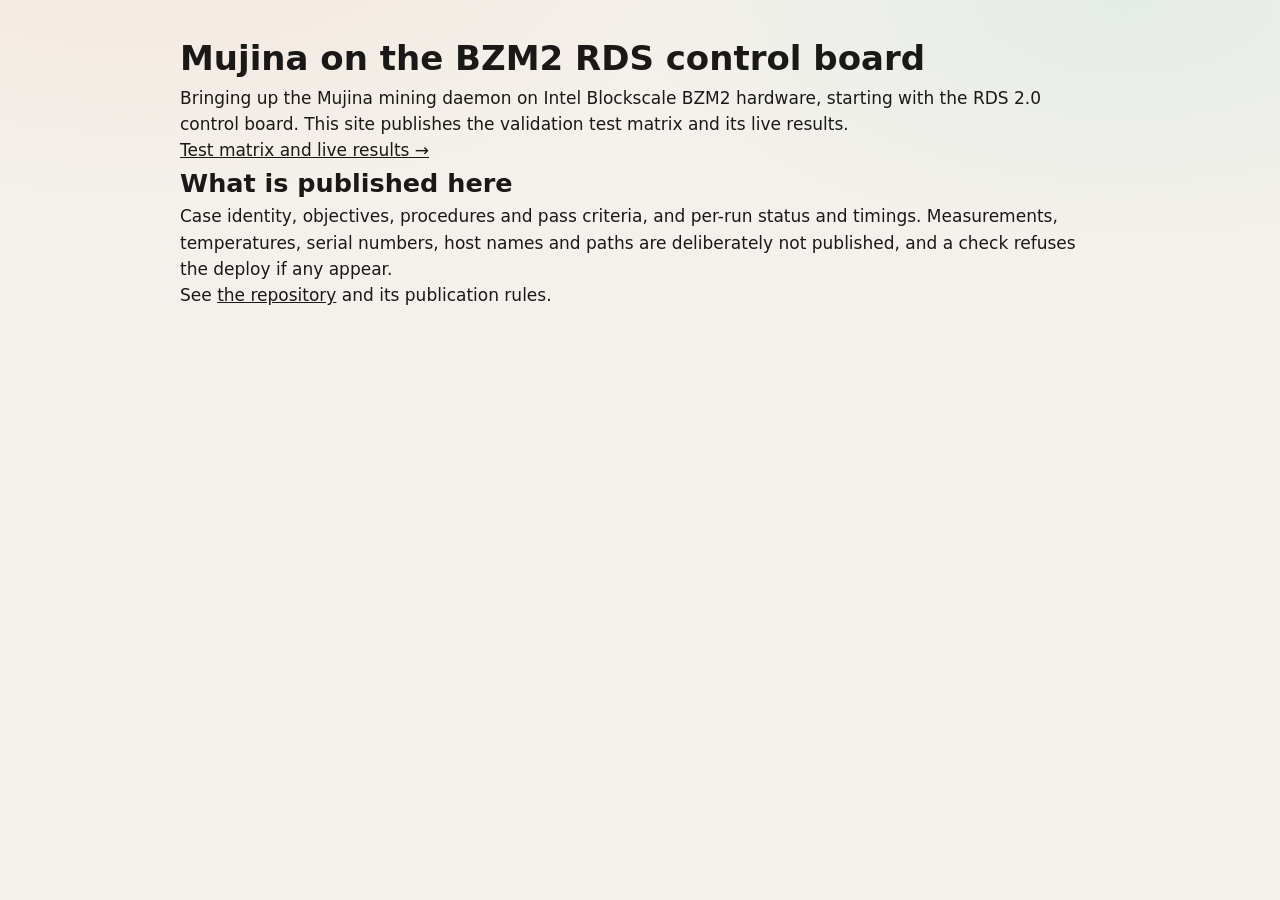
==== site/index.html @ 75ac74a2 "Initial: test matrix, live results, worklog, and the rule that governs them The site publishes case " ====
<!doctype html>
<meta charset="utf-8">
<meta name="viewport" content="width=device-width, initial-scale=1">
<title>Mujina BZM2 integration</title>
<link rel="stylesheet" href="css/theme.css">
<link rel="stylesheet" href="css/styles.css">
<main style="max-width:60rem;margin:0 auto;padding:2rem 1.25rem">
  <h1>Mujina on the BZM2 RDS control board</h1>
  <p>Bringing up the Mujina mining daemon on Intel Blockscale BZM2 hardware,
     starting with the RDS 2.0 control board. This site publishes the
     validation test matrix and its live results.</p>
  <p><a href="matrix/">Test matrix and live results &rarr;</a></p>
  <h2>What is published here</h2>
  <p>Case identity, objectives, procedures and pass criteria, and per-run
     status and timings. Measurements, temperatures, serial numbers, host
     names and paths are deliberately not published, and a check refuses the
     deploy if any appear.</p>
  <p>See <a href="https://github.com/Blockscale-Solutions/mujina-bzm2-integration">the repository</a>
     and its publication rules.</p>
</main>
---- site/css/theme.css ----
/* N5 MAX — shared light/dark theme tokens + chrome
 *
 * LIGHT  = Story/Matrix editorial stone (styles.css heritage)
 * DARK   = M.2 lab charcoal + teal (telemetry-viz heritage)
 *
 * Usage: set <html data-theme="light|dark"> via site/js/theme.js
 *        (localStorage key: n5-theme). Falls back to prefers-color-scheme.
 */

:root {
  /* —— Light (editorial) —— */
  --bg: #f4f1ec;
  --bg-elevated: #faf8f5;
  --surface: #ffffff;
  --ink: #1a1917;
  --ink-soft: #3d3a36;
  --muted: #6b665e;
  --faint: #9a948a;
  --line: rgba(26, 25, 23, 0.08);
  --line-strong: rgba(26, 25, 23, 0.14);
  --shadow: 0 1px 2px rgba(26, 25, 23, 0.04), 0 8px 24px rgba(26, 25, 23, 0.06);
  --shadow-card: 0 1px 3px rgba(26, 25, 23, 0.05), 0 12px 32px rgba(26, 25, 23, 0.07);

  /* Brand accents — same family both themes */
  --raid10: #E86A2B;
  --raid10-soft: rgba(232, 106, 43, 0.12);
  --raid10-mid: rgba(232, 106, 43, 0.22);
  --raidz1: #1FA6A0;
  --raidz1-soft: rgba(31, 166, 160, 0.12);
  --raidz1-mid: rgba(31, 166, 160, 0.22);

  /* Hero washes / chrome helpers */
  --wash-raid10: rgba(232, 106, 43, 0.07);
  --wash-raidz1: rgba(31, 166, 160, 0.07);
  --nav-bg: rgba(244, 241, 236, 0.82);
  --hover-fill: rgba(26, 25, 23, 0.06);
  --hover-fill-soft: rgba(26, 25, 23, 0.03);
  --code-bg: rgba(26, 25, 23, 0.06);
  --overlay: rgba(26, 25, 23, 0.55);
  --ink-inverse: #f4f1ec;

  /* Matrix status (readable on light) */
  --st-pending: #9a948a;
  --st-running: #3b82f6;
  --st-passed: #16a34a;
  --st-failed: #dc2626;
  --st-blocked: #d97706;

  /* Lab aliases → shared (light) */
  --bg-panel: var(--surface);
  --border: #d9d4cb;
  --border-subtle: #e8e4dc;
  --text: var(--ink);
  --text-muted: var(--muted);
  --text-dim: var(--faint);
  --teal: #1FA6A0;
  --teal-dim: #178a85;
  --teal-glow: rgba(31, 166, 160, 0.28);
  --accent-x4: #2bb8b1;
  --heat-cold: #3b82f6;
  --heat-mid: #f59e0b;
  --heat-hot: #ef4444;
  --demo-chip: #b45309;
  --demo-bg: rgba(180, 83, 9, 0.1);
  --rail-read: #1FA6A0;
  --rail-write: #3b82f6;

  /* Fonts / radii shared (also in styles.css) */
  --font: "Ubuntu", ui-sans-serif, system-ui, -apple-system, sans-serif;
  --display: "Orbitron", ui-sans-serif, system-ui, sans-serif;
  --font-display: var(--display);
  --mono: "JetBrains Mono", ui-monospace, SFMono-Regular, Menlo, monospace;
  --radius: 14px;
  --radius-sm: 10px;
  --radius-pill: 999px;
  --max: 1120px;
  --ease: cubic-bezier(0.22, 1, 0.36, 1);
  --provisional-h: 0px;
  color-scheme: light;
}

/* Dark = M.2 lab charcoal + teal, sitewide */
html[data-theme="dark"] {
  color-scheme: dark;
  --bg: #0e1114;
  --bg-elevated: #1c2329;
  --surface: #151a1f;
  --ink: #d6dde3;
  --ink-soft: #b8c2ca;
  --muted: #7a8792;
  --faint: #556069;
  --line: rgba(214, 221, 227, 0.1);
  --line-strong: rgba(214, 221, 227, 0.16);
  --shadow: 0 1px 2px rgba(0, 0, 0, 0.35), 0 8px 24px rgba(0, 0, 0, 0.45);
  --shadow-card: 0 1px 3px rgba(0, 0, 0, 0.4), 0 12px 32px rgba(0, 0, 0, 0.5);

  --raid10: #E86A2B;
  --raid10-soft: rgba(232, 106, 43, 0.18);
  --raid10-mid: rgba(232, 106, 43, 0.32);
  --raidz1: #2dd4bf;
  --raidz1-soft: rgba(45, 212, 191, 0.14);
  --raidz1-mid: rgba(45, 212, 191, 0.28);

  --wash-raid10: rgba(232, 106, 43, 0.09);
  --wash-raidz1: rgba(45, 212, 191, 0.08);
  --nav-bg: rgba(14, 17, 20, 0.88);
  --hover-fill: rgba(214, 221, 227, 0.08);
  --hover-fill-soft: rgba(214, 221, 227, 0.04);
  --code-bg: rgba(214, 221, 227, 0.08);
  --overlay: rgba(0, 0, 0, 0.65);
  --ink-inverse: #0e1114;

  /* Status — brighter on charcoal */
  --st-pending: #8b95a0;
  --st-running: #60a5fa;
  --st-passed: #4ade80;
  --st-failed: #f87171;
  --st-blocked: #fbbf24;

  /* Lab palette (canonical dark) */
  --bg-panel: #151a1f;
  --border: #2a343c;
  --border-subtle: #222a31;
  --text: #d6dde3;
  --text-muted: #7a8792;
  --text-dim: #556069;
  --teal: #2dd4bf;
  --teal-dim: #1a9e8f;
  --teal-glow: rgba(45, 212, 191, 0.35);
  --accent-x4: #5eead4;
  --heat-cold: #3b82f6;
  --heat-mid: #f59e0b;
  --heat-hot: #ef4444;
  --demo-chip: #fbbf24;
  --demo-bg: rgba(251, 191, 36, 0.12);
  --rail-read: #2dd4bf;
  --rail-write: #60a5fa;

  /* Lab uses tighter radius; keep structural radii from light for Story/Matrix.
     Lab page overrides --radius locally. */
}

/* System preference when no stored / explicit theme yet */
@media (prefers-color-scheme: dark) {
  html:not([data-theme="light"]):not([data-theme="dark"]) {
    --bg: #0e1114;
    --bg-elevated: #1c2329;
    --surface: #151a1f;
    --ink: #d6dde3;
    --ink-soft: #b8c2ca;
    --muted: #7a8792;
    --faint: #556069;
    --line: rgba(214, 221, 227, 0.1);
    --line-strong: rgba(214, 221, 227, 0.16);
    --shadow: 0 1px 2px rgba(0, 0, 0, 0.35), 0 8px 24px rgba(0, 0, 0, 0.45);
    --shadow-card: 0 1px 3px rgba(0, 0, 0, 0.4), 0 12px 32px rgba(0, 0, 0, 0.5);
    --raid10: #E86A2B;
    --raid10-soft: rgba(232, 106, 43, 0.18);
    --raid10-mid: rgba(232, 106, 43, 0.32);
    --raidz1: #2dd4bf;
    --raidz1-soft: rgba(45, 212, 191, 0.14);
    --raidz1-mid: rgba(45, 212, 191, 0.28);
    --wash-raid10: rgba(232, 106, 43, 0.09);
    --wash-raidz1: rgba(45, 212, 191, 0.08);
    --nav-bg: rgba(14, 17, 20, 0.88);
    --hover-fill: rgba(214, 221, 227, 0.08);
    --hover-fill-soft: rgba(214, 221, 227, 0.04);
    --code-bg: rgba(214, 221, 227, 0.08);
    --overlay: rgba(0, 0, 0, 0.65);
    --ink-inverse: #0e1114;
    --st-pending: #8b95a0;
    --st-running: #60a5fa;
    --st-passed: #4ade80;
    --st-failed: #f87171;
    --st-blocked: #fbbf24;
    --bg-panel: #151a1f;
    --border: #2a343c;
    --border-subtle: #222a31;
    --text: #d6dde3;
    --text-muted: #7a8792;
    --text-dim: #556069;
    --teal: #2dd4bf;
    --teal-dim: #1a9e8f;
    --teal-glow: rgba(45, 212, 191, 0.35);
    --accent-x4: #5eead4;
    --demo-chip: #fbbf24;
    --demo-bg: rgba(251, 191, 36, 0.12);
    --rail-read: #2dd4bf;
    --rail-write: #60a5fa;
  }
}

/* ── Shared chrome: provisional banner + site-nav + theme toggle ── */

.provisional-banner {
  position: sticky;
  top: 0;
  z-index: 60;
  background: linear-gradient(90deg, #1a1408 0%, #2a1f0a 45%, #1a1408 100%);
  color: #f5c542;
  border-bottom: 2px solid #f5a623;
  box-shadow: 0 2px 14px rgba(0, 0, 0, 0.4);
}

.provisional-banner-inner {
  width: min(100% - 2.5rem, var(--max));
  margin-inline: auto;
  padding: 0.55rem 0 0.65rem;
  display: flex;
  flex-direction: column;
  gap: 0.2rem;
}

.provisional-title {
  font-family: var(--display);
  font-size: 0.8rem;
  font-weight: 700;
  letter-spacing: 0.12em;
  text-transform: uppercase;
  color: #ffcc33;
  line-height: 1.25;
}

.provisional-body {
  font-family: var(--font);
  font-size: 0.82rem;
  font-weight: 400;
  line-height: 1.4;
  color: #f0e6c8;
  max-width: 78ch;
}

body:has(.provisional-banner) {
  --provisional-h: 4.75rem;
}

.site-nav {
  position: sticky;
  top: var(--provisional-h, 0px);
  z-index: 50;
  backdrop-filter: blur(14px) saturate(1.2);
  -webkit-backdrop-filter: blur(14px) saturate(1.2);
  background: var(--nav-bg);
  border-bottom: 1px solid var(--line);
}

.site-nav .inner {
  display: flex;
  align-items: center;
  justify-content: space-between;
  gap: 1rem;
  height: 52px;
  width: min(100% - 2.5rem, var(--max));
  margin-inline: auto;
}

.nav-brand {
  font-size: 0.78rem;
  font-weight: 600;
  letter-spacing: 0.06em;
  text-transform: uppercase;
  color: var(--muted);
  white-space: nowrap;
}

.nav-brand span.r10 { color: var(--raid10); }
.nav-brand span.rz1 { color: var(--raidz1); }

.nav-links {
  display: flex;
  align-items: center;
  gap: 0.15rem;
  overflow-x: auto;
  scrollbar-width: none;
  -ms-overflow-style: none;
  flex: 1 1 auto;
  min-width: 0;
  justify-content: flex-end;
}
.nav-links::-webkit-scrollbar { display: none; }

.nav-links a {
  font-size: 0.72rem;
  font-weight: 500;
  letter-spacing: 0.04em;
  text-transform: uppercase;
  text-decoration: none;
  color: var(--muted);
  padding: 0.4rem 0.65rem;
  border-radius: var(--radius-pill);
  white-space: nowrap;
  transition: color 0.2s var(--ease), background 0.2s var(--ease);
}
.nav-links a:hover,
.nav-links a.active,
.nav-links a[aria-current="page"] {
  color: var(--ink);
  background: var(--hover-fill);
}

.theme-toggle {
  display: inline-flex;
  align-items: center;
  gap: 0;
  flex-shrink: 0;
  border: 1px solid var(--line-strong);
  border-radius: var(--radius-pill);
  background: var(--surface);
  padding: 0.15rem;
  margin-left: 0.35rem;
}

.theme-toggle button {
  font-family: var(--font);
  font-size: 0.65rem;
  font-weight: 600;
  letter-spacing: 0.06em;
  text-transform: uppercase;
  color: var(--muted);
  background: transparent;
  border: none;
  border-radius: var(--radius-pill);
  padding: 0.28rem 0.55rem;
  cursor: pointer;
  transition: color 0.15s var(--ease), background 0.15s var(--ease);
}

.theme-toggle button[aria-pressed="true"] {
  color: var(--ink);
  background: var(--hover-fill);
}

.theme-toggle button:focus-visible {
  outline: 2px solid var(--raidz1);
  outline-offset: 1px;
}

@media (max-width: 720px) {
  body:has(.provisional-banner) { --provisional-h: 6.5rem; }
  .provisional-title { font-size: 0.7rem; letter-spacing: 0.08em; }
  .provisional-body { font-size: 0.76rem; }
  .provisional-banner-inner {
    width: min(100% - 1.25rem, var(--max));
    padding: 0.45rem 0 0.55rem;
  }
  .nav-brand { display: none; }
  .theme-toggle button { padding: 0.28rem 0.45rem; font-size: 0.6rem; }
}

html {
  scroll-padding-top: calc(var(--provisional-h, 0px) + 72px);
}

@media (max-width: 720px) {
  html {
    scroll-padding-top: calc(var(--provisional-h, 0px) + 56px);
  }
}
---- site/css/styles.css ----
/* N5 MAX — RAID10 vs RAIDZ1 · Story page layout
 * Color tokens + shared chrome live in theme.css (light/dark).
 */
:root {
  /* Structural fallbacks if theme.css missing; colors come from theme.css */
  --radius: 14px;
  --radius-sm: 10px;
  --radius-pill: 999px;
  --max: 1120px;
  --font: "Ubuntu", ui-sans-serif, system-ui, -apple-system, sans-serif;
  --display: "Orbitron", ui-sans-serif, system-ui, sans-serif;
  --mono: "JetBrains Mono", ui-monospace, SFMono-Regular, Menlo, monospace;
  --ease: cubic-bezier(0.22, 1, 0.36, 1);
  --provisional-h: 0px;
}

*, *::before, *::after { box-sizing: border-box; margin: 0; padding: 0; }

html {
  scroll-behavior: smooth;
  scroll-padding-top: calc(var(--provisional-h, 0px) + 72px);
}

@media (prefers-reduced-motion: reduce) {
  html { scroll-behavior: auto; }
  *, *::before, *::after {
    animation-duration: 0.01ms !important;
    animation-iteration-count: 1 !important;
    transition-duration: 0.01ms !important;
  }
  .reveal { opacity: 1 !important; transform: none !important; }
}

body {
  font-family: var(--font);
  font-size: 17px;
  line-height: 1.55;
  color: var(--ink);
  background:
    radial-gradient(1200px 600px at 12% -10%, var(--wash-raid10), transparent 55%),
    radial-gradient(1000px 500px at 88% 0%, var(--wash-raidz1), transparent 50%),
    var(--bg);
  -webkit-font-smoothing: antialiased;
  text-rendering: optimizeLegibility;
  min-height: 100vh;
}

::selection {
  background: var(--raidz1-mid);
  color: var(--ink);
}

a { color: inherit; }

.wrap {
  width: min(100% - 2.5rem, var(--max));
  margin-inline: auto;
}

/* Sticky nav + provisional banner → theme.css */

/* ── Hero ── */
.hero {
  padding: 4.5rem 0 2.5rem;
}

.eyebrow {
  display: inline-flex;
  align-items: center;
  gap: 0.55rem;
  font-family: var(--display);
  font-size: 0.72rem;
  font-weight: 500;
  letter-spacing: 0.12em;
  text-transform: uppercase;
  color: var(--muted);
  margin-bottom: 1.35rem;
}

.eyebrow .dot {
  width: 6px;
  height: 6px;
  border-radius: 50%;
  background: linear-gradient(135deg, var(--raid10), var(--raidz1));
  flex-shrink: 0;
}

.hero h1 {
  font-family: var(--display);
  font-size: clamp(2.75rem, 6.5vw, 4.25rem);
  font-weight: 700;
  letter-spacing: -0.02em;
  line-height: 1.05;
  margin-bottom: 1.25rem;
}

.hero h1 .vs {
  color: var(--faint);
  font-weight: 500;
  letter-spacing: -0.02em;
}

.t-raid10 { color: var(--raid10); }
.t-raidz1 { color: var(--raidz1); }

.hero-sub {
  max-width: 42rem;
  font-size: 1.125rem;
  color: var(--ink-soft);
  margin-bottom: 1.75rem;
}

.hero-sub code {
  font-family: var(--mono);
  font-size: 0.92em;
  background: var(--code-bg);
  padding: 0.1em 0.4em;
  border-radius: 5px;
}

.chips {
  display: flex;
  flex-wrap: wrap;
  gap: 0.5rem;
  margin-bottom: 1.5rem;
}

.chip {
  display: inline-flex;
  align-items: center;
  font-family: var(--mono);
  font-size: 0.72rem;
  font-weight: 500;
  letter-spacing: 0.01em;
  color: var(--ink-soft);
  background: var(--surface);
  border: 1px solid var(--line-strong);
  border-radius: var(--radius-pill);
  padding: 0.4rem 0.85rem;
  box-shadow: var(--shadow);
}

.badge-sealed {
  display: inline-flex;
  align-items: center;
  gap: 0.45rem;
  font-family: var(--mono);
  font-size: 0.7rem;
  font-weight: 500;
  letter-spacing: 0.04em;
  text-transform: uppercase;
  color: var(--raidz1);
  background: var(--raidz1-soft);
  border: 1px solid var(--raidz1-mid);
  border-radius: var(--radius-pill);
  padding: 0.4rem 0.9rem;
  margin-bottom: 2.75rem;
}

.badge-sealed svg {
  width: 12px;
  height: 12px;
  flex-shrink: 0;
}

/* ── Metric cards ── */
.metrics {
  display: grid;
  grid-template-columns: repeat(4, 1fr);
  gap: 1rem;
}

.metric-card {
  background: var(--surface);
  border: 1px solid var(--line);
  border-radius: var(--radius);
  padding: 1.25rem 1.3rem 1.35rem;
  box-shadow: var(--shadow-card);
  position: relative;
  overflow: hidden;
}

.metric-card::before {
  content: "";
  position: absolute;
  top: 0; left: 0; right: 0;
  height: 3px;
}

.metric-card.win-raidz1::before { background: var(--raidz1); }
.metric-card.win-raid10::before { background: var(--raid10); }

.metric-card .label {
  font-size: 0.68rem;
  font-weight: 600;
  letter-spacing: 0.1em;
  text-transform: uppercase;
  color: var(--faint);
  margin-bottom: 0.65rem;
}

.metric-card .value {
  font-family: var(--mono);
  font-size: 1.85rem;
  font-weight: 600;
  letter-spacing: -0.03em;
  line-height: 1.1;
  margin-bottom: 0.55rem;
}

.metric-card.win-raidz1 .value { color: var(--raidz1); }
.metric-card.win-raid10 .value { color: var(--raid10); }

.metric-card .detail {
  font-size: 0.8rem;
  color: var(--muted);
  line-height: 1.4;
}

/* ── Sections ── */
section {
  padding: 3.75rem 0;
}

.section-label {
  font-family: var(--mono);
  font-size: 0.7rem;
  font-weight: 500;
  letter-spacing: 0.14em;
  text-transform: uppercase;
  color: var(--faint);
  margin-bottom: 0.75rem;
}

section h2 {
  font-family: var(--display);
  font-size: clamp(1.65rem, 3.2vw, 2.15rem);
  font-weight: 700;
  letter-spacing: -0.015em;
  line-height: 1.2;
  margin-bottom: 1rem;
  max-width: 28ch;
}

.lede {
  max-width: 48rem;
  color: var(--ink-soft);
  margin-bottom: 2rem;
  font-size: 1.05rem;
}

.lede strong.r10 { color: var(--raid10); font-weight: 600; }
.lede strong.rz1 { color: var(--raidz1); font-weight: 600; }

/* ── Cards / panels ── */
.panel {
  background: var(--surface);
  border: 1px solid var(--line);
  border-radius: var(--radius);
  padding: 1.5rem 1.6rem;
  box-shadow: var(--shadow);
}

.panel + .panel { margin-top: 1rem; }

.panel-title {
  font-size: 0.85rem;
  font-weight: 600;
  color: var(--ink);
  margin-bottom: 0.35rem;
}

.panel-note {
  font-size: 0.85rem;
  color: var(--muted);
  margin-bottom: 1.25rem;
}

.chart-wrap {
  position: relative;
  height: 280px;
  margin-top: 0.5rem;
}

.chart-wrap.tall { height: 320px; }
.chart-wrap.short { height: 200px; }

.legend-row {
  display: flex;
  gap: 1.25rem;
  margin-bottom: 0.75rem;
  flex-wrap: wrap;
}

.legend-item {
  display: inline-flex;
  align-items: center;
  gap: 0.45rem;
  font-family: var(--mono);
  font-size: 0.72rem;
  font-weight: 500;
  color: var(--ink-soft);
}

.legend-swatch {
  width: 12px;
  height: 12px;
  border-radius: 3px;
}
.legend-swatch.r10 { background: var(--raid10); }
.legend-swatch.rz1 { background: var(--raidz1); }

.callout {
  margin-top: 1.25rem;
  padding: 1rem 1.15rem;
  background: var(--bg-elevated);
  border-left: 3px solid var(--line-strong);
  border-radius: 0 var(--radius-sm) var(--radius-sm) 0;
  font-size: 0.9rem;
  color: var(--ink-soft);
  line-height: 1.5;
}

.callout code {
  font-family: var(--mono);
  font-size: 0.88em;
  background: var(--code-bg);
  padding: 0.05em 0.35em;
  border-radius: 4px;
}

/* ── Tables ── */
.table-scroll {
  overflow-x: auto;
  -webkit-overflow-scrolling: touch;
  border-radius: var(--radius-sm);
  border: 1px solid var(--line);
}

table.data {
  width: 100%;
  border-collapse: collapse;
  font-size: 0.9rem;
  background: var(--surface);
}

table.data th,
table.data td {
  padding: 0.75rem 1rem;
  text-align: left;
  border-bottom: 1px solid var(--line);
  vertical-align: top;
}

table.data th {
  font-size: 0.7rem;
  font-weight: 600;
  letter-spacing: 0.08em;
  text-transform: uppercase;
  color: var(--faint);
  background: var(--bg-elevated);
  white-space: nowrap;
}

table.data td.num,
table.data th.num {
  text-align: right;
  font-family: var(--mono);
  font-variant-numeric: tabular-nums;
  font-size: 0.85rem;
}

table.data tbody tr:last-child td { border-bottom: none; }
table.data tbody tr:hover td { background: var(--hover-fill-soft); }

table.data .hl-r10 { color: var(--raid10); font-weight: 600; }
table.data .hl-rz1 { color: var(--raidz1); font-weight: 600; }

/* ── Amplification visual ── */
.amp-bars {
  display: grid;
  gap: 1.25rem;
  margin-top: 1rem;
}

.amp-row {
  display: grid;
  grid-template-columns: 140px 1fr auto;
  align-items: center;
  gap: 1rem;
}

.amp-label {
  font-family: var(--mono);
  font-size: 0.78rem;
  font-weight: 500;
  color: var(--ink-soft);
}

.amp-track {
  height: 28px;
  background: var(--bg);
  border-radius: 6px;
  position: relative;
  overflow: hidden;
}

.amp-track .ref {
  position: absolute;
  top: 0; bottom: 0;
  left: calc(100% / 2.2 * 1);
  width: 0;
  border-left: 1.5px dashed var(--line-strong);
  z-index: 2;
}

.amp-fill {
  height: 100%;
  border-radius: 6px;
  display: flex;
  align-items: center;
  justify-content: flex-end;
  padding-right: 0.65rem;
  font-family: var(--mono);
  font-size: 0.75rem;
  font-weight: 600;
  color: #fff;
  transition: width 0.8s var(--ease);
}

.amp-fill.r10 { background: var(--raid10); }
.amp-fill.rz1 { background: var(--raidz1); }

.amp-value {
  font-family: var(--mono);
  font-size: 0.95rem;
  font-weight: 600;
  min-width: 3.5rem;
  text-align: right;
}
.amp-value.r10 { color: var(--raid10); }
.amp-value.rz1 { color: var(--raidz1); }

.amp-ref-note {
  display: flex;
  align-items: center;
  gap: 0.5rem;
  margin-top: 1rem;
  font-size: 0.78rem;
  color: var(--faint);
  font-family: var(--mono);
}

.amp-ref-note::before {
  content: "";
  width: 18px;
  height: 0;
  border-top: 1.5px dashed var(--line-strong);
}

/* ── Ablation ── */
.ablation-grid {
  display: grid;
  grid-template-columns: repeat(3, 1fr);
  gap: 1rem;
}

.ablation-card {
  background: var(--surface);
  border: 1px solid var(--line);
  border-radius: var(--radius);
  padding: 1.35rem 1.4rem;
  box-shadow: var(--shadow);
}

.ablation-card .test {
  font-size: 0.8rem;
  font-weight: 600;
  color: var(--ink);
  margin-bottom: 0.85rem;
  line-height: 1.35;
}

.ablation-card .flow {
  font-family: var(--mono);
  font-size: 0.95rem;
  font-weight: 500;
  color: var(--ink-soft);
  margin-bottom: 0.5rem;
}

.ablation-card .delta {
  font-family: var(--mono);
  font-size: 1.35rem;
  font-weight: 700;
  letter-spacing: -0.02em;
}

.ablation-card .delta.up { color: var(--raidz1); }
.ablation-card .delta.flat { color: var(--muted); }

.ablation-card .note {
  font-size: 0.8rem;
  color: var(--muted);
  margin-top: 0.5rem;
}

/* ── Baseline tiles ── */
.baseline-tiles {
  display: grid;
  grid-template-columns: repeat(3, 1fr);
  gap: 1rem;
  margin-bottom: 1.5rem;
}

.baseline-tile {
  background: var(--surface);
  border: 1px solid var(--line);
  border-radius: var(--radius);
  padding: 1.25rem 1.35rem;
  box-shadow: var(--shadow);
}

.baseline-tile .label {
  font-size: 0.7rem;
  font-weight: 600;
  letter-spacing: 0.08em;
  text-transform: uppercase;
  color: var(--faint);
  margin-bottom: 0.5rem;
}

.baseline-tile .value {
  font-family: var(--mono);
  font-size: 1.65rem;
  font-weight: 600;
  letter-spacing: -0.02em;
  color: var(--ink);
  margin-bottom: 0.5rem;
}

.baseline-tile .detail {
  font-size: 0.82rem;
  color: var(--muted);
  line-height: 1.45;
}

/* ── Verdict ── */
.verdict-grid {
  display: grid;
  grid-template-columns: 1fr 1fr;
  gap: 1.25rem;
}

.verdict-card {
  border-radius: var(--radius);
  padding: 1.75rem 1.75rem 1.5rem;
  border: 1px solid var(--line);
  box-shadow: var(--shadow-card);
  position: relative;
  overflow: hidden;
}

.verdict-card.raid10 {
  background: linear-gradient(165deg, #fff 0%, rgba(232, 106, 43, 0.06) 100%);
  border-color: var(--raid10-mid);
}

.verdict-card.raidz1 {
  background: linear-gradient(165deg, #fff 0%, rgba(31, 166, 160, 0.06) 100%);
  border-color: var(--raidz1-mid);
}

.verdict-card::before {
  content: "";
  position: absolute;
  top: 0; left: 0; right: 0;
  height: 4px;
}
.verdict-card.raid10::before { background: var(--raid10); }
.verdict-card.raidz1::before { background: var(--raidz1); }

.verdict-card h3 {
  font-size: 1.35rem;
  font-weight: 700;
  letter-spacing: -0.02em;
  margin-bottom: 0.35rem;
}
.verdict-card.raid10 h3 { color: var(--raid10); }
.verdict-card.raidz1 h3 { color: var(--raidz1); }

.verdict-card .choose {
  font-size: 0.78rem;
  font-weight: 600;
  letter-spacing: 0.08em;
  text-transform: uppercase;
  color: var(--faint);
  margin-bottom: 1.25rem;
}

.verdict-list {
  list-style: none;
  display: grid;
  gap: 1rem;
}

.verdict-list li {
  display: grid;
  grid-template-columns: 4.5rem 1fr;
  gap: 0.75rem;
  align-items: start;
}

.verdict-list .stat {
  font-family: var(--mono);
  font-size: 0.95rem;
  font-weight: 700;
  letter-spacing: -0.02em;
}
.verdict-card.raid10 .stat { color: var(--raid10); }
.verdict-card.raidz1 .stat { color: var(--raidz1); }

.verdict-list .text {
  font-size: 0.92rem;
  color: var(--ink-soft);
  line-height: 1.45;
}

/* ── Footer ── */
.site-footer {
  padding: 3rem 0 4rem;
  border-top: 1px solid var(--line);
  margin-top: 1rem;
}

.footer-status {
  display: grid;
  grid-template-columns: repeat(3, 1fr);
  gap: 1rem;
  margin-bottom: 2rem;
}

.status-card {
  background: var(--surface);
  border: 1px solid var(--line);
  border-radius: var(--radius-sm);
  padding: 1.1rem 1.2rem;
}

.status-card .tag {
  font-family: var(--mono);
  font-size: 0.65rem;
  font-weight: 600;
  letter-spacing: 0.1em;
  text-transform: uppercase;
  margin-bottom: 0.45rem;
}
.status-card .tag.done { color: var(--raidz1); }
.status-card .tag.pending { color: var(--raid10); }
.status-card .tag.planned { color: var(--muted); }

.status-card p {
  font-size: 0.85rem;
  color: var(--ink-soft);
  line-height: 1.45;
}

.provenance {
  font-size: 0.82rem;
  color: var(--muted);
  line-height: 1.55;
}

.provenance code {
  font-family: var(--mono);
  font-size: 0.88em;
  background: var(--hover-fill-soft);
  padding: 0.05em 0.3em;
  border-radius: 3px;
}

.provenance .muted-line {
  margin-top: 0.65rem;
  color: var(--faint);
  font-size: 0.78rem;
}


/* ── Forward-looking story additions ── */
.t-muted { color: var(--muted); font-weight: 600; }

.hero-actions, .cta-strip {
  display: flex;
  flex-wrap: wrap;
  gap: 0.65rem;
  margin: 1.25rem 0 1.5rem;
}

.btn {
  display: inline-flex;
  align-items: center;
  justify-content: center;
  font-family: var(--font);
  font-size: 0.88rem;
  font-weight: 600;
  letter-spacing: 0.01em;
  text-decoration: none;
  padding: 0.7rem 1.15rem;
  border-radius: var(--radius-pill);
  border: 1px solid transparent;
  transition: transform 0.2s var(--ease), box-shadow 0.2s var(--ease), background 0.2s var(--ease);
}
.btn:hover { transform: translateY(-1px); }

.btn-raid10 {
  background: var(--raid10);
  color: #fff;
  box-shadow: 0 6px 18px rgba(232, 106, 43, 0.28);
}
.btn-raidz1 {
  background: var(--raidz1);
  color: #fff;
  box-shadow: 0 6px 18px rgba(31, 166, 160, 0.28);
}
.btn-ghost {
  background: var(--surface);
  color: var(--ink);
  border-color: var(--line-strong);
}

.badge-row {
  display: flex;
  flex-wrap: wrap;
  gap: 0.6rem;
  margin-bottom: 1.5rem;
}
.badge-row .badge-sealed { margin-bottom: 0; }

.badge-pending {
  display: inline-flex;
  align-items: center;
  font-family: var(--mono);
  font-size: 0.7rem;
  font-weight: 500;
  letter-spacing: 0.04em;
  text-transform: uppercase;
  color: var(--raid10);
  background: var(--raid10-soft);
  border: 1px solid var(--raid10-mid);
  border-radius: var(--radius-pill);
  padding: 0.4rem 0.9rem;
}

.cta-section {
  background: linear-gradient(180deg, rgba(255,255,255,0.55), transparent);
}

.card-cta {
  display: inline-block;
  margin-top: 1.25rem;
  font-size: 0.85rem;
  font-weight: 600;
  color: inherit;
  text-decoration: none;
  opacity: 0.85;
}
.verdict-card.raid10 .card-cta { color: var(--raid10); }
.verdict-card.raidz1 .card-cta { color: var(--raidz1); }
.card-cta:hover { opacity: 1; text-decoration: underline; }

.plan-chips {
  display: flex;
  flex-wrap: wrap;
  gap: 0.5rem;
  margin-top: 1.25rem;
}
.chip-pending {
  border-color: var(--raid10-mid);
  background: var(--raid10-soft);
  color: var(--ink-soft);
}

.method-grid, .ai-grid, .exp-grid {
  display: grid;
  grid-template-columns: repeat(2, 1fr);
  gap: 1rem;
  margin-top: 1.5rem;
}

.method-card, .ai-card, .exp-card {
  background: var(--surface);
  border: 1px solid var(--line);
  border-radius: var(--radius);
  padding: 1.2rem 1.25rem;
  box-shadow: var(--shadow);
}

.method-card .m-label, .ai-tag, .exp-tag {
  font-family: var(--mono);
  font-size: 0.65rem;
  font-weight: 600;
  letter-spacing: 0.1em;
  text-transform: uppercase;
  margin-bottom: 0.45rem;
  color: var(--muted);
}

.method-card h3, .ai-card h3, .exp-card h3 {
  font-size: 1.05rem;
  font-weight: 700;
  letter-spacing: -0.02em;
  margin-bottom: 0.45rem;
}

.method-card p, .ai-card p, .exp-card p {
  font-size: 0.9rem;
  color: var(--ink-soft);
  line-height: 1.45;
}

.exp-card .why {
  margin-top: 0.65rem;
  font-size: 0.82rem;
  color: var(--muted);
}

.exp-tag.storage { color: var(--raid10); }
.exp-tag.ai { color: var(--raidz1); }

.ai-section {
  background:
    radial-gradient(800px 400px at 80% 20%, rgba(31, 166, 160, 0.08), transparent 60%),
    transparent;
}

.pending-banner {
  font-family: var(--mono);
  font-size: 0.78rem;
  color: var(--raid10);
  background: var(--raid10-soft);
  border: 1px dashed var(--raid10-mid);
  border-radius: var(--radius-sm);
  padding: 0.75rem 1rem;
  margin: 1rem 0 0.25rem;
}

.subhead {
  font-size: 1.05rem;
  font-weight: 700;
  margin: 2rem 0 0.25rem;
  letter-spacing: -0.02em;
}

.how-made {
  background: var(--surface);
  border: 1px solid var(--line);
  border-radius: var(--radius);
  padding: 1.35rem 1.5rem;
  margin: 1.5rem 0;
  box-shadow: var(--shadow);
}
.how-made h3 {
  font-size: 1rem;
  margin-bottom: 0.75rem;
}
.how-made ol {
  padding-left: 1.2rem;
  display: grid;
  gap: 0.55rem;
  color: var(--ink-soft);
  font-size: 0.92rem;
}
.how-made code {
  font-family: var(--mono);
  font-size: 0.88em;
  background: var(--hover-fill-soft);
  padding: 0.05em 0.3em;
  border-radius: 3px;
}

.footer-h2 {
  font-size: clamp(1.6rem, 3vw, 2.1rem);
  letter-spacing: -0.03em;
  margin-bottom: 0.5rem;
}

/* ── Reveal on scroll ── */
.reveal {
  opacity: 0;
  transform: translateY(16px);
  transition: opacity 0.7s var(--ease), transform 0.7s var(--ease);
}
.reveal.in {
  opacity: 1;
  transform: none;
}


/* ── Media strip + diagrams ── */
.media-section {
  background: linear-gradient(180deg, rgba(255,255,255,0.35), transparent);
}

.media-strip {
  display: grid;
  grid-template-columns: repeat(3, 1fr);
  gap: 1rem;
  margin-top: 1.25rem;
}

.media-frame,
.diagram-card {
  margin: 0;
  background: var(--surface);
  border: 1px solid var(--line);
  border-radius: var(--radius);
  overflow: hidden;
  box-shadow: var(--shadow);
  cursor: zoom-in;
  transition: transform 0.35s var(--ease), box-shadow 0.35s var(--ease);
}
.media-frame:hover,
.diagram-card:hover {
  transform: translateY(-2px);
  box-shadow: var(--shadow-card);
}
.media-frame img,
.diagram-card img {
  display: block;
  width: 100%;
  height: auto;
  aspect-ratio: 16 / 10;
  object-fit: cover;
  background: var(--bg-elevated);
}
.media-frame figcaption,
.diagram-card figcaption {
  padding: 0.65rem 0.9rem 0.85rem;
  font-size: 0.82rem;
  font-weight: 600;
  color: var(--muted);
  letter-spacing: 0.02em;
}

.diagram-grid {
  display: grid;
  grid-template-columns: 1fr 1fr;
  gap: 1rem;
}
.diagram-card img {
  aspect-ratio: 16 / 9;
  object-fit: contain;
  background: #f0eee8;
}

/* ── Watch / Read social CTA ── */
.social-cta-section {
  background:
    radial-gradient(800px 400px at 10% 0%, rgba(232, 106, 43, 0.06), transparent 60%),
    radial-gradient(800px 400px at 90% 20%, rgba(31, 166, 160, 0.06), transparent 55%);
}

.social-track-grid {
  display: grid;
  grid-template-columns: 1fr 1fr;
  gap: 1rem;
  margin: 1.5rem 0 0.5rem;
}

.social-track {
  background: var(--surface);
  border: 1px solid var(--line);
  border-radius: var(--radius);
  padding: 1.35rem 1.4rem 1.25rem;
  box-shadow: var(--shadow);
  position: relative;
  overflow: hidden;
}
.social-track::before {
  content: "";
  position: absolute;
  inset: 0 auto 0 0;
  width: 4px;
}
.social-track.lab::before { background: var(--raidz1); }
.social-track.public::before { background: var(--raid10); }

.track-badge {
  display: inline-block;
  font-family: var(--mono);
  font-size: 0.68rem;
  font-weight: 600;
  letter-spacing: 0.06em;
  text-transform: uppercase;
  padding: 0.25rem 0.55rem;
  border-radius: var(--radius-pill);
  margin-bottom: 0.65rem;
}
.social-track.lab .track-badge {
  background: var(--raidz1-soft);
  color: var(--raidz1);
}
.social-track.public .track-badge {
  background: var(--raid10-soft);
  color: var(--raid10);
}
.social-track h3 {
  font-size: 1.15rem;
  letter-spacing: -0.02em;
  margin-bottom: 0.4rem;
}
.social-track p {
  color: var(--ink-soft);
  font-size: 0.92rem;
  margin-bottom: 0.85rem;
}
.social-track ul {
  list-style: none;
  display: grid;
  gap: 0.4rem;
  font-size: 0.88rem;
}
.social-track a {
  color: var(--ink);
  text-decoration: underline;
  text-decoration-color: var(--line-strong);
  text-underline-offset: 3px;
}
.social-track a:hover {
  text-decoration-color: var(--raidz1);
}

/* Amp tax polish */
.amp-fill {
  transition: width 1.1s var(--ease);
  font-family: var(--mono);
  font-size: 0.78rem;
  font-weight: 600;
  display: flex;
  align-items: center;
  justify-content: flex-end;
  padding-right: 0.55rem;
  color: #fff;
  min-width: 2.5rem;
}

/* Lightbox */
.lightbox {
  position: fixed;
  inset: 0;
  z-index: 100;
  background: var(--overlay);
  display: flex;
  flex-direction: column;
  align-items: center;
  justify-content: center;
  padding: 2rem;
  gap: 0.75rem;
}
.lightbox[hidden] { display: none !important; }
.lightbox img {
  max-width: min(1100px, 94vw);
  max-height: 78vh;
  border-radius: 12px;
  box-shadow: 0 20px 60px rgba(0,0,0,0.35);
  background: #fff;
}
.lightbox-caption {
  color: var(--ink-inverse);
  font-size: 0.9rem;
  font-weight: 500;
}
.lightbox-close {
  position: absolute;
  top: 1rem;
  right: 1.25rem;
  border: none;
  background: rgba(255,255,255,0.12);
  color: #fff;
  width: 44px;
  height: 44px;
  border-radius: 999px;
  font-size: 1.6rem;
  line-height: 1;
  cursor: pointer;
}
.lightbox-close:hover { background: rgba(255,255,255,0.22); }

/* ── Responsive ── */
@media (max-width: 960px) {
  .metrics { grid-template-columns: repeat(2, 1fr); }
  .ablation-grid { grid-template-columns: 1fr; }
  .baseline-tiles { grid-template-columns: 1fr; }
  .verdict-grid { grid-template-columns: 1fr; }
  .footer-status { grid-template-columns: 1fr; }
  .method-grid, .ai-grid, .exp-grid { grid-template-columns: 1fr; }
  .amp-row { grid-template-columns: 1fr; gap: 0.35rem; }
  .amp-value { text-align: left; }
  .media-strip { grid-template-columns: 1fr; }
  .diagram-grid { grid-template-columns: 1fr; }
  .social-track-grid { grid-template-columns: 1fr; }
}

@media (max-width: 640px) {
  .wrap { width: min(100% - 1.5rem, var(--max)); }
  .site-nav .inner { width: min(100% - 1.5rem, var(--max)); }
  .metrics { grid-template-columns: 1fr; }
  .hero { padding-top: 3rem; }
  .nav-brand { display: none; }
  section { padding: 2.75rem 0; }
  .chart-wrap { height: 240px; }
  .chart-wrap.tall { height: 280px; }
  .provisional-banner-inner {
    width: min(100% - 1.25rem, var(--max));
    padding: 0.45rem 0 0.55rem;
  }
  body:has(.provisional-banner) { --provisional-h: auto; }
}

@media (min-width: 1280px) {
  :root { --max: 1160px; }
}

/* ── Stale-viewer footer (build SHA + status timestamps) ── */
.viewer-stale {
  margin-top: 1.35rem;
  padding-top: 0.9rem;
  border-top: 1px dashed var(--line);
  font-family: var(--mono);
  font-size: 0.72rem;
  line-height: 1.55;
  color: var(--faint);
}
.viewer-stale .viewer-line { margin: 0.1rem 0; }
.viewer-stale code {
  font-family: inherit;
  background: var(--hover-fill-soft);
  padding: 0.05em 0.3em;
  border-radius: 3px;
  color: var(--muted);
}
.viewer-stale .viewer-sample { color: #d97706; }
.viewer-stale.is-stale {
  color: #d97706;
  border-top-color: rgba(217, 119, 6, 0.35);
}
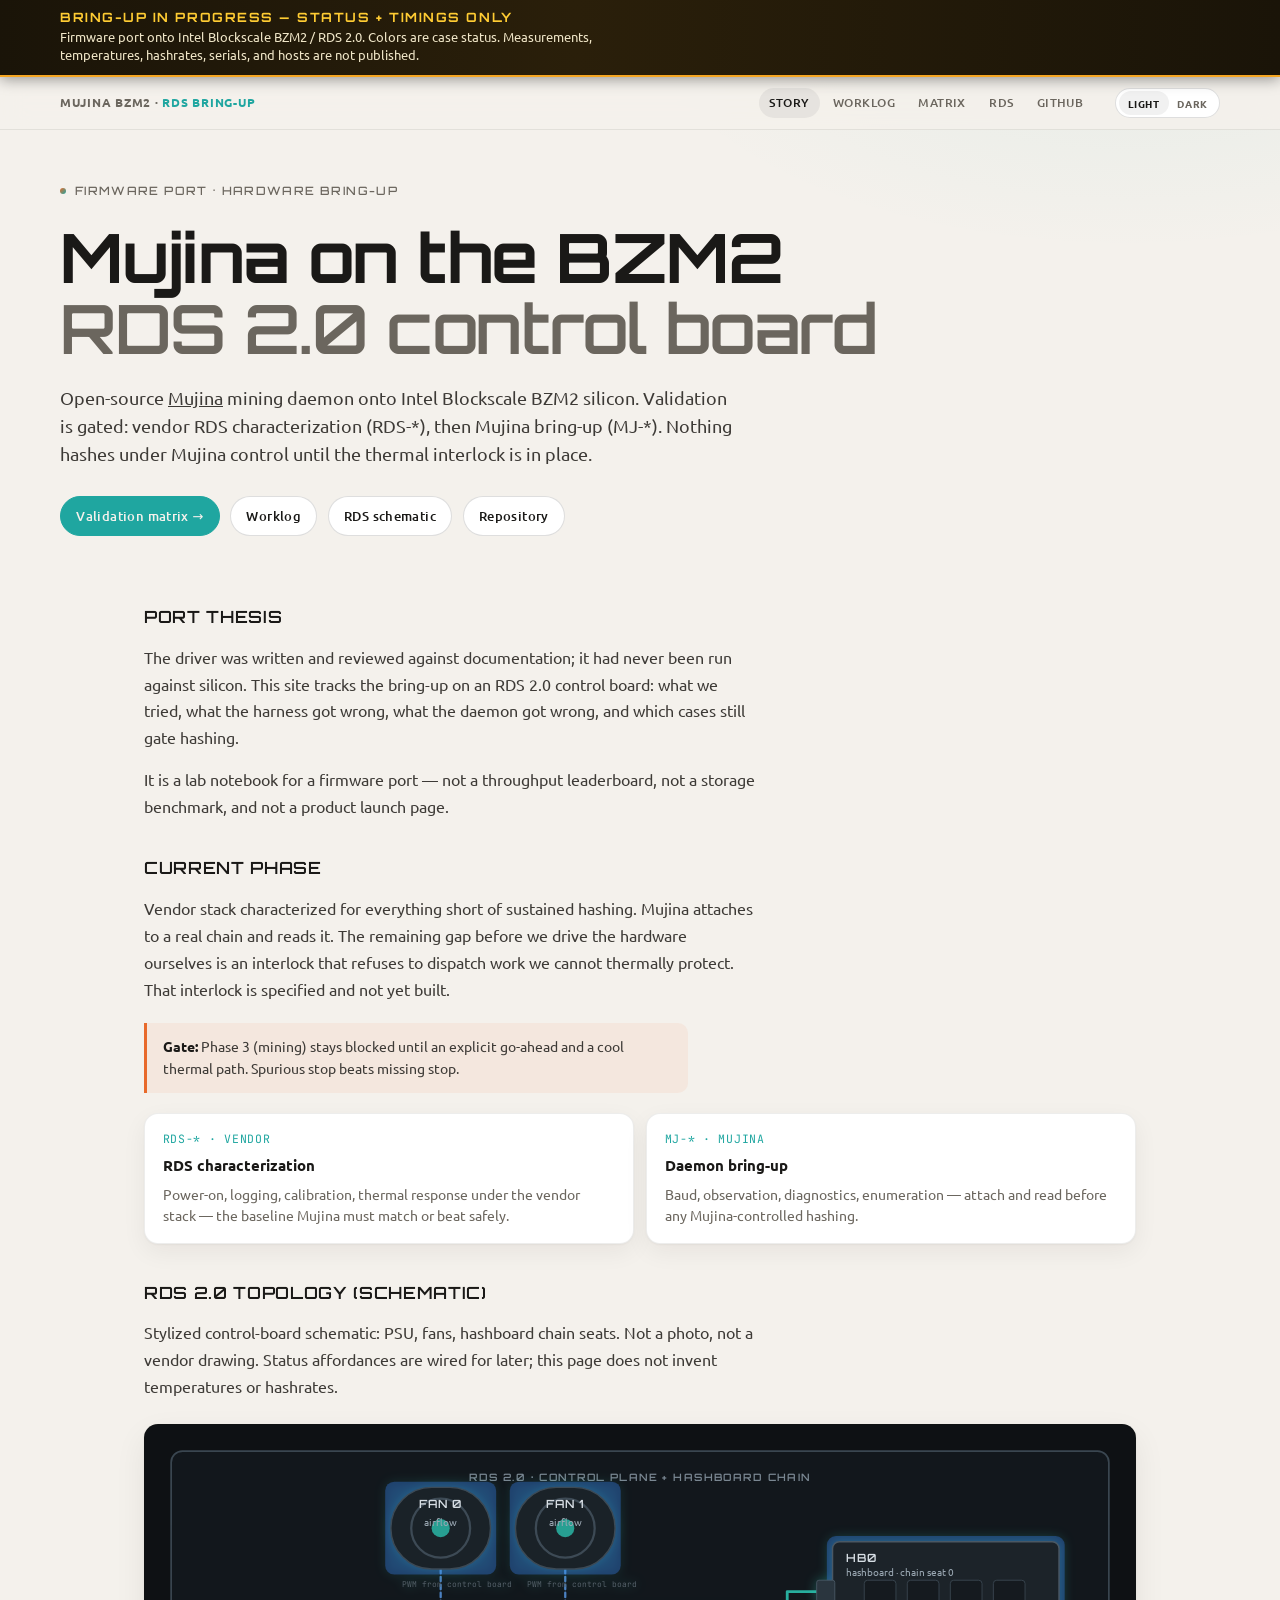
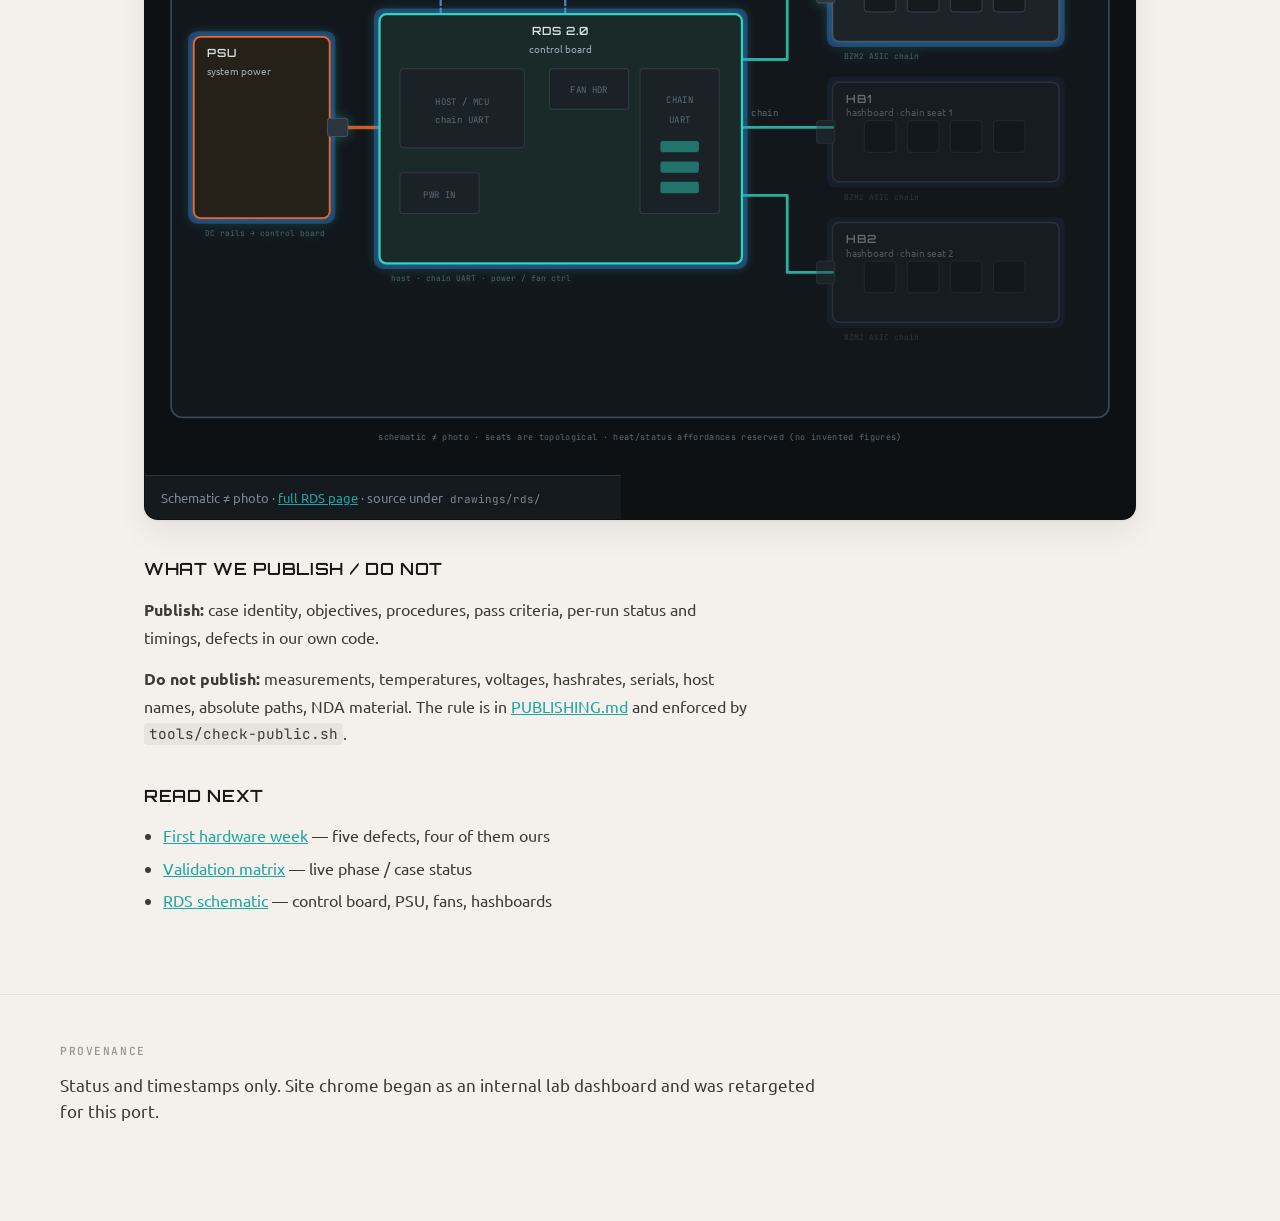
==== commit aacff52f: "Retarget public site to Mujina BZM2 firmware bring-up Replace N5/NAS/storage dashboard chrome with a" ====
--- a/site/index.html
+++ b/site/index.html
@@ -1,20 +1,132 @@
-<!doctype html>
-<meta charset="utf-8">
-<meta name="viewport" content="width=device-width, initial-scale=1">
-<title>Mujina BZM2 integration</title>
-<link rel="stylesheet" href="css/theme.css">
-<link rel="stylesheet" href="css/styles.css">
-<main style="max-width:60rem;margin:0 auto;padding:2rem 1.25rem">
-  <h1>Mujina on the BZM2 RDS control board</h1>
-  <p>Bringing up the Mujina mining daemon on Intel Blockscale BZM2 hardware,
-     starting with the RDS 2.0 control board. This site publishes the
-     validation test matrix and its live results.</p>
-  <p><a href="matrix/">Test matrix and live results &rarr;</a></p>
-  <h2>What is published here</h2>
-  <p>Case identity, objectives, procedures and pass criteria, and per-run
-     status and timings. Measurements, temperatures, serial numbers, host
-     names and paths are deliberately not published, and a check refuses the
-     deploy if any appear.</p>
-  <p>See <a href="https://github.com/Blockscale-Solutions/mujina-bzm2-integration">the repository</a>
-     and its publication rules.</p>
-</main>
+<!DOCTYPE html>
+<html lang="en">
+<head>
+  <meta charset="utf-8" />
+  <meta name="viewport" content="width=device-width, initial-scale=1" />
+  <title>Mujina BZM2 · firmware port / RDS bring-up</title>
+  <meta name="description" content="Bringing the open-source Mujina mining daemon onto Intel Blockscale BZM2, starting with the RDS 2.0 control board." />
+  <link rel="preconnect" href="https://fonts.googleapis.com" />
+  <link rel="preconnect" href="https://fonts.gstatic.com" crossorigin />
+  <link href="https://fonts.googleapis.com/css2?family=Orbitron:wght@500;600;700&family=Ubuntu:ital,wght@0,300;0,400;0,500;0,700;1,400&family=JetBrains+Mono:wght@400;500;600;700&display=swap" rel="stylesheet" />
+  <link rel="stylesheet" href="css/theme.css" />
+  <link rel="stylesheet" href="css/styles.css" />
+  <link rel="stylesheet" href="rds-viz/css/rds-viz.css" />
+  <script src="js/theme.js"></script>
+</head>
+<body class="story-page">
+  <aside class="provisional-banner" role="status" aria-live="polite">
+    <div class="provisional-banner-inner">
+      <strong class="provisional-title">BRING-UP IN PROGRESS — STATUS + TIMINGS ONLY</strong>
+      <p class="provisional-body">Firmware port onto Intel Blockscale BZM2 / RDS 2.0. Colors are case status. Measurements, temperatures, hashrates, serials, and hosts are not published.</p>
+    </div>
+  </aside>
+
+  <nav class="site-nav" aria-label="Section navigation">
+    <div class="inner">
+      <div class="nav-brand">Mujina BZM2 · <span class="accent">RDS bring-up</span></div>
+      <div class="nav-links">
+        <a href="./" class="active" aria-current="page">Story</a>
+        <a href="worklog/">Worklog</a>
+        <a href="matrix/">Matrix</a>
+        <a href="rds-viz/">RDS</a>
+        <a href="https://github.com/Blockscale-Solutions/mujina-bzm2-integration" rel="noopener noreferrer">GitHub</a>
+      </div>
+      <div class="theme-toggle" data-theme-toggle role="group" aria-label="Color theme">
+        <button type="button" data-theme-value="light">Light</button>
+        <button type="button" data-theme-value="dark">Dark</button>
+      </div>
+    </div>
+  </nav>
+
+  <header class="hero">
+    <div class="wrap">
+      <p class="eyebrow"><span class="dot" aria-hidden="true"></span> Firmware port · hardware bring-up</p>
+      <h1>Mujina on the BZM2<br /><span class="t-muted">RDS 2.0 control board</span></h1>
+      <p class="hero-sub">
+        Open-source <a href="https://github.com/256foundation/mujina">Mujina</a> mining daemon onto
+        Intel Blockscale BZM2 silicon. Validation is gated: vendor RDS characterization (RDS-*),
+        then Mujina bring-up (MJ-*). Nothing hashes under Mujina control until the thermal interlock is in place.
+      </p>
+      <div class="story-links">
+        <a class="primary" href="matrix/">Validation matrix →</a>
+        <a href="worklog/">Worklog</a>
+        <a href="rds-viz/">RDS schematic</a>
+        <a href="https://github.com/Blockscale-Solutions/mujina-bzm2-integration">Repository</a>
+      </div>
+    </div>
+  </header>
+
+  <main class="wrap prose">
+    <h2>Port thesis</h2>
+    <p>
+      The driver was written and reviewed against documentation; it had never been run against silicon.
+      This site tracks the bring-up on an RDS 2.0 control board: what we tried, what the harness got wrong,
+      what the daemon got wrong, and which cases still gate hashing.
+    </p>
+    <p>
+      It is a lab notebook for a firmware port — not a throughput leaderboard, not a storage benchmark,
+      and not a product launch page.
+    </p>
+
+    <h2>Current phase</h2>
+    <p>
+      Vendor stack characterized for everything short of sustained hashing. Mujina attaches to a real chain
+      and reads it. The remaining gap before we drive the hardware ourselves is an interlock that refuses to
+      dispatch work we cannot thermally protect. That interlock is specified and not yet built.
+    </p>
+    <div class="callout">
+      <strong>Gate:</strong> Phase 3 (mining) stays blocked until an explicit go-ahead and a cool thermal path.
+      Spurious stop beats missing stop.
+    </div>
+
+    <div class="phase-card">
+      <div class="phase-item">
+        <div class="phase-id">RDS-* · vendor</div>
+        <h3>RDS characterization</h3>
+        <p>Power-on, logging, calibration, thermal response under the vendor stack — the baseline Mujina must match or beat safely.</p>
+      </div>
+      <div class="phase-item">
+        <div class="phase-id">MJ-* · Mujina</div>
+        <h3>Daemon bring-up</h3>
+        <p>Baud, observation, diagnostics, enumeration — attach and read before any Mujina-controlled hashing.</p>
+      </div>
+    </div>
+
+    <h2>RDS 2.0 topology (schematic)</h2>
+    <p>
+      Stylized control-board schematic: PSU, fans, hashboard chain seats. Not a photo, not a vendor drawing.
+      Status affordances are wired for later; this page does not invent temperatures or hashrates.
+    </p>
+    <div class="viz-embed" id="story-rds-viz">
+      <div id="rds-board-root" class="rds-board-host" data-compact="1"></div>
+      <p class="viz-caption">Schematic ≠ photo · <a href="rds-viz/">full RDS page</a> · source under <code>drawings/rds/</code></p>
+    </div>
+
+    <h2>What we publish / do not</h2>
+    <p><strong>Publish:</strong> case identity, objectives, procedures, pass criteria, per-run status and timings, defects in our own code.</p>
+    <p><strong>Do not publish:</strong> measurements, temperatures, voltages, hashrates, serials, host names, absolute paths, NDA material. The rule is in <a href="https://github.com/Blockscale-Solutions/mujina-bzm2-integration/blob/main/PUBLISHING.md">PUBLISHING.md</a> and enforced by <code>tools/check-public.sh</code>.</p>
+
+    <h2>Read next</h2>
+    <ul>
+      <li><a href="worklog/2026-09-15-first-hardware-week.html">First hardware week</a> — five defects, four of them ours</li>
+      <li><a href="matrix/">Validation matrix</a> — live phase / case status</li>
+      <li><a href="rds-viz/">RDS schematic</a> — control board, PSU, fans, hashboards</li>
+    </ul>
+  </main>
+
+  <footer class="site-footer">
+    <div class="wrap">
+      <p class="section-label">Provenance</p>
+      <p class="lede">Status and timestamps only. Site chrome began as an internal lab dashboard and was retargeted for this port.</p>
+    </div>
+  </footer>
+
+  <script src="rds-viz/js/board.js"></script>
+  <script>
+    document.addEventListener("DOMContentLoaded", function () {
+      var root = document.getElementById("rds-board-root");
+      if (window.RdsBoard && root) window.RdsBoard.mount(root);
+    });
+  </script>
+</body>
+</html>
--- a/site/css/theme.css
+++ b/site/css/theme.css
@@ -1,11 +1,12 @@
-/* N5 MAX — shared light/dark theme tokens + chrome
+/* Mujina BZM2 — shared light/dark theme tokens + chrome
  *
- * LIGHT  = Story/Matrix editorial stone (styles.css heritage)
- * DARK   = M.2 lab charcoal + teal (telemetry-viz heritage)
+ * LIGHT  = editorial stone
+ * DARK   = lab charcoal + teal
  *
  * Usage: set <html data-theme="light|dark"> via site/js/theme.js
- *        (localStorage key: n5-theme). Falls back to prefers-color-scheme.
+ *        (localStorage key: mujina-theme, with legacy n5-theme fallback).
  */
+
 
 :root {
   /* —— Light (editorial) —— */
@@ -22,16 +23,16 @@
   --shadow-card: 0 1px 3px rgba(26, 25, 23, 0.05), 0 12px 32px rgba(26, 25, 23, 0.07);
 
   /* Brand accents — same family both themes */
-  --raid10: #E86A2B;
-  --raid10-soft: rgba(232, 106, 43, 0.12);
-  --raid10-mid: rgba(232, 106, 43, 0.22);
-  --raidz1: #1FA6A0;
-  --raidz1-soft: rgba(31, 166, 160, 0.12);
-  --raidz1-mid: rgba(31, 166, 160, 0.22);
+  --accent-warm: #E86A2B;
+  --accent-warm-soft: rgba(232, 106, 43, 0.12);
+  --accent-warm-mid: rgba(232, 106, 43, 0.22);
+  --accent-cool: #1FA6A0;
+  --accent-cool-soft: rgba(31, 166, 160, 0.12);
+  --accent-cool-mid: rgba(31, 166, 160, 0.22);
 
   /* Hero washes / chrome helpers */
-  --wash-raid10: rgba(232, 106, 43, 0.07);
-  --wash-raidz1: rgba(31, 166, 160, 0.07);
+  --wash-warm: rgba(232, 106, 43, 0.07);
+  --wash-cool: rgba(31, 166, 160, 0.07);
   --nav-bg: rgba(244, 241, 236, 0.82);
   --hover-fill: rgba(26, 25, 23, 0.06);
   --hover-fill-soft: rgba(26, 25, 23, 0.03);
@@ -79,7 +80,7 @@
   color-scheme: light;
 }
 
-/* Dark = M.2 lab charcoal + teal, sitewide */
+/* Dark = lab charcoal + teal, sitewide */
 html[data-theme="dark"] {
   color-scheme: dark;
   --bg: #0e1114;
@@ -94,15 +95,15 @@
   --shadow: 0 1px 2px rgba(0, 0, 0, 0.35), 0 8px 24px rgba(0, 0, 0, 0.45);
   --shadow-card: 0 1px 3px rgba(0, 0, 0, 0.4), 0 12px 32px rgba(0, 0, 0, 0.5);
 
-  --raid10: #E86A2B;
-  --raid10-soft: rgba(232, 106, 43, 0.18);
-  --raid10-mid: rgba(232, 106, 43, 0.32);
-  --raidz1: #2dd4bf;
-  --raidz1-soft: rgba(45, 212, 191, 0.14);
-  --raidz1-mid: rgba(45, 212, 191, 0.28);
-
-  --wash-raid10: rgba(232, 106, 43, 0.09);
-  --wash-raidz1: rgba(45, 212, 191, 0.08);
+  --accent-warm: #E86A2B;
+  --accent-warm-soft: rgba(232, 106, 43, 0.18);
+  --accent-warm-mid: rgba(232, 106, 43, 0.32);
+  --accent-cool: #2dd4bf;
+  --accent-cool-soft: rgba(45, 212, 191, 0.14);
+  --accent-cool-mid: rgba(45, 212, 191, 0.28);
+
+  --wash-warm: rgba(232, 106, 43, 0.09);
+  --wash-cool: rgba(45, 212, 191, 0.08);
   --nav-bg: rgba(14, 17, 20, 0.88);
   --hover-fill: rgba(214, 221, 227, 0.08);
   --hover-fill-soft: rgba(214, 221, 227, 0.04);
@@ -154,14 +155,14 @@
     --line-strong: rgba(214, 221, 227, 0.16);
     --shadow: 0 1px 2px rgba(0, 0, 0, 0.35), 0 8px 24px rgba(0, 0, 0, 0.45);
     --shadow-card: 0 1px 3px rgba(0, 0, 0, 0.4), 0 12px 32px rgba(0, 0, 0, 0.5);
-    --raid10: #E86A2B;
-    --raid10-soft: rgba(232, 106, 43, 0.18);
-    --raid10-mid: rgba(232, 106, 43, 0.32);
-    --raidz1: #2dd4bf;
-    --raidz1-soft: rgba(45, 212, 191, 0.14);
-    --raidz1-mid: rgba(45, 212, 191, 0.28);
-    --wash-raid10: rgba(232, 106, 43, 0.09);
-    --wash-raidz1: rgba(45, 212, 191, 0.08);
+    --accent-warm: #E86A2B;
+    --accent-warm-soft: rgba(232, 106, 43, 0.18);
+    --accent-warm-mid: rgba(232, 106, 43, 0.32);
+    --accent-cool: #2dd4bf;
+    --accent-cool-soft: rgba(45, 212, 191, 0.14);
+    --accent-cool-mid: rgba(45, 212, 191, 0.28);
+    --wash-warm: rgba(232, 106, 43, 0.09);
+    --wash-cool: rgba(45, 212, 191, 0.08);
     --nav-bg: rgba(14, 17, 20, 0.88);
     --hover-fill: rgba(214, 221, 227, 0.08);
     --hover-fill-soft: rgba(214, 221, 227, 0.04);
@@ -263,8 +264,8 @@
   white-space: nowrap;
 }
 
-.nav-brand span.r10 { color: var(--raid10); }
-.nav-brand span.rz1 { color: var(--raidz1); }
+.nav-brand span.accent { color: var(--accent-cool); }
+.nav-brand .muted { color: var(--muted); }
 
 .nav-links {
   display: flex;
@@ -331,7 +332,7 @@
 }
 
 .theme-toggle button:focus-visible {
-  outline: 2px solid var(--raidz1);
+  outline: 2px solid var(--accent-cool);
   outline-offset: 1px;
 }
 
--- a/site/css/styles.css
+++ b/site/css/styles.css
@@ -1,4 +1,4 @@
-/* N5 MAX — RAID10 vs RAIDZ1 · Story page layout
+/* Mujina BZM2 — Story / Worklog / shared layout
  * Color tokens + shared chrome live in theme.css (light/dark).
  */
 :root {
@@ -37,8 +37,8 @@
   line-height: 1.55;
   color: var(--ink);
   background:
-    radial-gradient(1200px 600px at 12% -10%, var(--wash-raid10), transparent 55%),
-    radial-gradient(1000px 500px at 88% 0%, var(--wash-raidz1), transparent 50%),
+    radial-gradient(1200px 600px at 12% -10%, var(--wash-warm), transparent 55%),
+    radial-gradient(1000px 500px at 88% 0%, var(--wash-cool), transparent 50%),
     var(--bg);
   -webkit-font-smoothing: antialiased;
   text-rendering: optimizeLegibility;
@@ -46,7 +46,7 @@
 }
 
 ::selection {
-  background: var(--raidz1-mid);
+  background: var(--accent-cool-mid);
   color: var(--ink);
 }
 
@@ -81,7 +81,7 @@
   width: 6px;
   height: 6px;
   border-radius: 50%;
-  background: linear-gradient(135deg, var(--raid10), var(--raidz1));
+  background: linear-gradient(135deg, var(--accent-warm), var(--accent-cool));
   flex-shrink: 0;
 }
 
@@ -100,8 +100,8 @@
   letter-spacing: -0.02em;
 }
 
-.t-raid10 { color: var(--raid10); }
-.t-raidz1 { color: var(--raidz1); }
+.t-accent-warm { color: var(--accent-warm); }
+.t-accent-cool { color: var(--accent-cool); }
 
 .hero-sub {
   max-width: 42rem;
@@ -140,7 +140,7 @@
   box-shadow: var(--shadow);
 }
 
-.badge-sealed {
+.badge-note {
   display: inline-flex;
   align-items: center;
   gap: 0.45rem;
@@ -149,15 +149,15 @@
   font-weight: 500;
   letter-spacing: 0.04em;
   text-transform: uppercase;
-  color: var(--raidz1);
-  background: var(--raidz1-soft);
-  border: 1px solid var(--raidz1-mid);
+  color: var(--accent-cool);
+  background: var(--accent-cool-soft);
+  border: 1px solid var(--accent-cool-mid);
   border-radius: var(--radius-pill);
   padding: 0.4rem 0.9rem;
   margin-bottom: 2.75rem;
 }
 
-.badge-sealed svg {
+.badge-note svg {
   width: 12px;
   height: 12px;
   flex-shrink: 0;
@@ -187,8 +187,8 @@
   height: 3px;
 }
 
-.metric-card.win-raidz1::before { background: var(--raidz1); }
-.metric-card.win-raid10::before { background: var(--raid10); }
+.metric-card.win-cool::before { background: var(--accent-cool); }
+.metric-card.win-warm::before { background: var(--accent-warm); }
 
 .metric-card .label {
   font-size: 0.68rem;
@@ -208,8 +208,8 @@
   margin-bottom: 0.55rem;
 }
 
-.metric-card.win-raidz1 .value { color: var(--raidz1); }
-.metric-card.win-raid10 .value { color: var(--raid10); }
+.metric-card.win-cool .value { color: var(--accent-cool); }
+.metric-card.win-warm .value { color: var(--accent-warm); }
 
 .metric-card .detail {
   font-size: 0.8rem;
@@ -249,8 +249,8 @@
   font-size: 1.05rem;
 }
 
-.lede strong.r10 { color: var(--raid10); font-weight: 600; }
-.lede strong.rz1 { color: var(--raidz1); font-weight: 600; }
+.lede strong.accent-warm { color: var(--accent-warm); font-weight: 600; }
+.lede strong.accent-cool { color: var(--accent-cool); font-weight: 600; }
 
 /* ── Cards / panels ── */
 .panel {
@@ -307,8 +307,8 @@
   height: 12px;
   border-radius: 3px;
 }
-.legend-swatch.r10 { background: var(--raid10); }
-.legend-swatch.rz1 { background: var(--raidz1); }
+.legend-swatch.accent-warm { background: var(--accent-warm); }
+.legend-swatch.accent-cool { background: var(--accent-cool); }
 
 .callout {
   margin-top: 1.25rem;
@@ -373,8 +373,8 @@
 table.data tbody tr:last-child td { border-bottom: none; }
 table.data tbody tr:hover td { background: var(--hover-fill-soft); }
 
-table.data .hl-r10 { color: var(--raid10); font-weight: 600; }
-table.data .hl-rz1 { color: var(--raidz1); font-weight: 600; }
+table.data .hl-warm { color: var(--accent-warm); font-weight: 600; }
+table.data .hl-cool { color: var(--accent-cool); font-weight: 600; }
 
 /* ── Amplification visual ── */
 .amp-bars {
@@ -428,8 +428,8 @@
   transition: width 0.8s var(--ease);
 }
 
-.amp-fill.r10 { background: var(--raid10); }
-.amp-fill.rz1 { background: var(--raidz1); }
+.amp-fill.warm { background: var(--accent-warm); }
+.amp-fill.cool { background: var(--accent-cool); }
 
 .amp-value {
   font-family: var(--mono);
@@ -438,8 +438,8 @@
   min-width: 3.5rem;
   text-align: right;
 }
-.amp-value.r10 { color: var(--raid10); }
-.amp-value.rz1 { color: var(--raidz1); }
+.amp-value.warm { color: var(--accent-warm); }
+.amp-value.cool { color: var(--accent-cool); }
 
 .amp-ref-note {
   display: flex;
@@ -496,7 +496,7 @@
   letter-spacing: -0.02em;
 }
 
-.ablation-card .delta.up { color: var(--raidz1); }
+.ablation-card .delta.up { color: var(--accent-cool); }
 .ablation-card .delta.flat { color: var(--muted); }
 
 .ablation-card .note {
@@ -561,14 +561,14 @@
   overflow: hidden;
 }
 
-.verdict-card.raid10 {
+.verdict-card.warm {
   background: linear-gradient(165deg, #fff 0%, rgba(232, 106, 43, 0.06) 100%);
-  border-color: var(--raid10-mid);
-}
-
-.verdict-card.raidz1 {
+  border-color: var(--accent-warm-mid);
+}
+
+.verdict-card.cool {
   background: linear-gradient(165deg, #fff 0%, rgba(31, 166, 160, 0.06) 100%);
-  border-color: var(--raidz1-mid);
+  border-color: var(--accent-cool-mid);
 }
 
 .verdict-card::before {
@@ -577,8 +577,8 @@
   top: 0; left: 0; right: 0;
   height: 4px;
 }
-.verdict-card.raid10::before { background: var(--raid10); }
-.verdict-card.raidz1::before { background: var(--raidz1); }
+.verdict-card.warm::before { background: var(--accent-warm); }
+.verdict-card.cool::before { background: var(--accent-cool); }
 
 .verdict-card h3 {
   font-size: 1.35rem;
@@ -586,8 +586,8 @@
   letter-spacing: -0.02em;
   margin-bottom: 0.35rem;
 }
-.verdict-card.raid10 h3 { color: var(--raid10); }
-.verdict-card.raidz1 h3 { color: var(--raidz1); }
+.verdict-card.warm h3 { color: var(--accent-warm); }
+.verdict-card.cool h3 { color: var(--accent-cool); }
 
 .verdict-card .choose {
   font-size: 0.78rem;
@@ -617,8 +617,8 @@
   font-weight: 700;
   letter-spacing: -0.02em;
 }
-.verdict-card.raid10 .stat { color: var(--raid10); }
-.verdict-card.raidz1 .stat { color: var(--raidz1); }
+.verdict-card.warm .stat { color: var(--accent-warm); }
+.verdict-card.cool .stat { color: var(--accent-cool); }
 
 .verdict-list .text {
   font-size: 0.92rem;
@@ -655,8 +655,8 @@
   text-transform: uppercase;
   margin-bottom: 0.45rem;
 }
-.status-card .tag.done { color: var(--raidz1); }
-.status-card .tag.pending { color: var(--raid10); }
+.status-card .tag.done { color: var(--accent-cool); }
+.status-card .tag.pending { color: var(--accent-warm); }
 .status-card .tag.planned { color: var(--muted); }
 
 .status-card p {
@@ -712,13 +712,13 @@
 }
 .btn:hover { transform: translateY(-1px); }
 
-.btn-raid10 {
-  background: var(--raid10);
+.btn-warm {
+  background: var(--accent-warm);
   color: #fff;
   box-shadow: 0 6px 18px rgba(232, 106, 43, 0.28);
 }
-.btn-raidz1 {
-  background: var(--raidz1);
+.btn-cool {
+  background: var(--accent-cool);
   color: #fff;
   box-shadow: 0 6px 18px rgba(31, 166, 160, 0.28);
 }
@@ -734,7 +734,7 @@
   gap: 0.6rem;
   margin-bottom: 1.5rem;
 }
-.badge-row .badge-sealed { margin-bottom: 0; }
+.badge-row .badge-note { margin-bottom: 0; }
 
 .badge-pending {
   display: inline-flex;
@@ -744,9 +744,9 @@
   font-weight: 500;
   letter-spacing: 0.04em;
   text-transform: uppercase;
-  color: var(--raid10);
-  background: var(--raid10-soft);
-  border: 1px solid var(--raid10-mid);
+  color: var(--accent-warm);
+  background: var(--accent-warm-soft);
+  border: 1px solid var(--accent-warm-mid);
   border-radius: var(--radius-pill);
   padding: 0.4rem 0.9rem;
 }
@@ -764,8 +764,8 @@
   text-decoration: none;
   opacity: 0.85;
 }
-.verdict-card.raid10 .card-cta { color: var(--raid10); }
-.verdict-card.raidz1 .card-cta { color: var(--raidz1); }
+.verdict-card.warm .card-cta { color: var(--accent-warm); }
+.verdict-card.cool .card-cta { color: var(--accent-cool); }
 .card-cta:hover { opacity: 1; text-decoration: underline; }
 
 .plan-chips {
@@ -775,8 +775,8 @@
   margin-top: 1.25rem;
 }
 .chip-pending {
-  border-color: var(--raid10-mid);
-  background: var(--raid10-soft);
+  border-color: var(--accent-warm-mid);
+  background: var(--accent-warm-soft);
   color: var(--ink-soft);
 }
 
@@ -824,8 +824,8 @@
   color: var(--muted);
 }
 
-.exp-tag.storage { color: var(--raid10); }
-.exp-tag.ai { color: var(--raidz1); }
+.exp-tag.storage { color: var(--accent-warm); }
+.exp-tag.ai { color: var(--accent-cool); }
 
 .ai-section {
   background:
@@ -836,9 +836,9 @@
 .pending-banner {
   font-family: var(--mono);
   font-size: 0.78rem;
-  color: var(--raid10);
-  background: var(--raid10-soft);
-  border: 1px dashed var(--raid10-mid);
+  color: var(--accent-warm);
+  background: var(--accent-warm-soft);
+  border: 1px dashed var(--accent-warm-mid);
   border-radius: var(--radius-sm);
   padding: 0.75rem 1rem;
   margin: 1rem 0 0.25rem;
@@ -982,8 +982,8 @@
   inset: 0 auto 0 0;
   width: 4px;
 }
-.social-track.lab::before { background: var(--raidz1); }
-.social-track.public::before { background: var(--raid10); }
+.social-track.lab::before { background: var(--accent-cool); }
+.social-track.public::before { background: var(--accent-warm); }
 
 .track-badge {
   display: inline-block;
@@ -997,12 +997,12 @@
   margin-bottom: 0.65rem;
 }
 .social-track.lab .track-badge {
-  background: var(--raidz1-soft);
-  color: var(--raidz1);
+  background: var(--accent-cool-soft);
+  color: var(--accent-cool);
 }
 .social-track.public .track-badge {
-  background: var(--raid10-soft);
-  color: var(--raid10);
+  background: var(--accent-warm-soft);
+  color: var(--accent-warm);
 }
 .social-track h3 {
   font-size: 1.15rem;
@@ -1027,7 +1027,7 @@
   text-underline-offset: 3px;
 }
 .social-track a:hover {
-  text-decoration-color: var(--raidz1);
+  text-decoration-color: var(--accent-cool);
 }
 
 /* Amp tax polish */
@@ -1144,3 +1144,262 @@
   color: #d97706;
   border-top-color: rgba(217, 119, 6, 0.35);
 }
+
+/* —— Story / Worklog prose (bring-up notebook) —— */
+.story-page .wrap,
+.worklog-page .wrap,
+.rds-page .wrap {
+  width: min(100% - 2.5rem, var(--max));
+  margin-inline: auto;
+}
+
+.story-page .hero,
+.worklog-page .hero,
+.rds-page .hero {
+  padding: 2.75rem 0 1.5rem;
+}
+
+.prose {
+  max-width: 62rem;
+  padding: 0 0 3rem;
+}
+
+.prose h2 {
+  font-family: var(--display);
+  font-size: 1.05rem;
+  font-weight: 600;
+  letter-spacing: 0.04em;
+  text-transform: uppercase;
+  margin: 2.25rem 0 0.85rem;
+  color: var(--ink);
+}
+
+.prose h3 {
+  font-family: var(--font);
+  font-size: 1.05rem;
+  font-weight: 600;
+  margin: 1.5rem 0 0.5rem;
+  color: var(--ink-soft);
+}
+
+.prose p,
+.prose li {
+  font-size: 1.02rem;
+  line-height: 1.65;
+  color: var(--ink-soft);
+  max-width: 68ch;
+}
+
+.prose p + p { margin-top: 0.9rem; }
+
+.prose ul {
+  margin: 0.6rem 0 1rem 1.2rem;
+  max-width: 68ch;
+}
+
+.prose li + li { margin-top: 0.35rem; }
+
+.prose a { color: var(--accent-cool); }
+.prose a:hover { text-decoration: underline; }
+
+.prose code {
+  font-family: var(--mono);
+  font-size: 0.88em;
+  background: var(--code-bg);
+  padding: 0.1em 0.35em;
+  border-radius: 4px;
+}
+
+.phase-card {
+  display: grid;
+  gap: 0.75rem;
+  margin: 1.25rem 0 1.75rem;
+}
+
+@media (min-width: 720px) {
+  .phase-card { grid-template-columns: 1fr 1fr; }
+}
+
+.phase-item {
+  background: var(--surface);
+  border: 1px solid var(--line);
+  border-radius: var(--radius);
+  padding: 1rem 1.1rem;
+  box-shadow: var(--shadow);
+}
+
+.phase-item .phase-id {
+  font-family: var(--mono);
+  font-size: 0.72rem;
+  letter-spacing: 0.06em;
+  text-transform: uppercase;
+  color: var(--accent-cool);
+  margin-bottom: 0.35rem;
+}
+
+.phase-item h3 {
+  font-size: 0.95rem;
+  margin: 0 0 0.4rem;
+  color: var(--ink);
+}
+
+.phase-item p {
+  font-size: 0.9rem;
+  line-height: 1.5;
+  color: var(--muted);
+  margin: 0;
+  max-width: none;
+}
+
+.callout {
+  border-left: 3px solid var(--accent-warm);
+  background: var(--wash-warm);
+  padding: 0.85rem 1rem;
+  border-radius: 0 var(--radius-sm) var(--radius-sm) 0;
+  margin: 1.25rem 0;
+  max-width: 68ch;
+}
+
+.callout strong { color: var(--ink); }
+
+.story-links {
+  display: flex;
+  flex-wrap: wrap;
+  gap: 0.65rem;
+  margin: 1.5rem 0 0.5rem;
+}
+
+.story-links a {
+  display: inline-flex;
+  align-items: center;
+  gap: 0.35rem;
+  padding: 0.55rem 0.95rem;
+  border-radius: var(--radius-pill);
+  border: 1px solid var(--line-strong);
+  background: var(--surface);
+  color: var(--ink);
+  text-decoration: none;
+  font-size: 0.82rem;
+  font-weight: 500;
+  letter-spacing: 0.03em;
+}
+
+.story-links a:hover {
+  border-color: var(--accent-cool);
+  color: var(--accent-cool);
+}
+
+.story-links a.primary {
+  background: var(--accent-cool);
+  border-color: var(--accent-cool);
+  color: var(--ink-inverse);
+}
+
+html[data-theme="dark"] .story-links a.primary { color: #0e1114; }
+
+.worklog-list {
+  list-style: none;
+  margin: 1rem 0 2rem;
+  padding: 0;
+  max-width: 68ch;
+}
+
+.worklog-list li {
+  border-bottom: 1px solid var(--line);
+  padding: 1rem 0;
+}
+
+.worklog-list a {
+  font-family: var(--display);
+  font-size: 0.95rem;
+  letter-spacing: 0.03em;
+  text-decoration: none;
+  color: var(--ink);
+}
+
+.worklog-list a:hover { color: var(--accent-cool); }
+
+.worklog-list .wl-date {
+  font-family: var(--mono);
+  font-size: 0.78rem;
+  color: var(--muted);
+  display: block;
+  margin-bottom: 0.25rem;
+}
+
+.worklog-list .wl-blurb {
+  font-size: 0.92rem;
+  color: var(--muted);
+  margin-top: 0.35rem;
+  line-height: 1.5;
+}
+
+.worklog-date {
+  font-family: var(--mono);
+  font-size: 0.85rem;
+  color: var(--muted);
+  margin: 0.25rem 0 1.25rem;
+}
+
+.worklog-article h1 {
+  font-family: var(--display);
+  font-size: clamp(1.4rem, 3vw, 1.85rem);
+  letter-spacing: 0.02em;
+  margin: 0;
+}
+
+.worklog-article h2 {
+  font-family: var(--display);
+  font-size: 0.95rem;
+  letter-spacing: 0.05em;
+  text-transform: uppercase;
+  margin: 2rem 0 0.75rem;
+}
+
+.worklog-article p {
+  font-size: 1.02rem;
+  line-height: 1.65;
+  color: var(--ink-soft);
+  max-width: 68ch;
+  margin: 0 0 0.95rem;
+}
+
+.viz-embed {
+  margin: 1.5rem 0 2rem;
+  border: 1px solid var(--line);
+  border-radius: var(--radius);
+  background: #0e1114;
+  overflow: hidden;
+  box-shadow: var(--shadow-card);
+}
+
+.viz-embed .viz-caption {
+  padding: 0.65rem 1rem;
+  border-top: 1px solid #2a343c;
+  font-size: 0.8rem;
+  color: #7a8792;
+  font-family: var(--font);
+  background: #151a1f;
+}
+
+.viz-embed .viz-caption a { color: var(--accent-cool); }
+
+.rds-board-host {
+  background: #0e1114;
+  border-radius: var(--radius);
+  padding: 0.35rem;
+  min-height: 220px;
+}
+.viz-caption {
+  padding: 0.65rem 1rem;
+  border-top: 1px solid #2a343c;
+  font-size: 0.8rem;
+  color: #7a8792;
+  background: #151a1f;
+  margin: 0;
+}
+.viz-caption a { color: var(--accent-cool); }
+.viz-caption code {
+  font-family: var(--mono);
+  font-size: 0.85em;
+}
--- a/site/rds-viz/css/rds-viz.css
+++ b/site/rds-viz/css/rds-viz.css
@@ -0,0 +1,184 @@
+/* RDS 2.0 schematic — lab charcoal + teal */
+.board-svg-wrap,
+.rds-board-host {
+  background: #0e1114;
+  border-radius: 10px;
+  padding: 0.5rem;
+}
+
+.board-svg-wrap svg,
+.rds-board-host svg {
+  width: 100%;
+  height: auto;
+  display: block;
+  font-family: Ubuntu, system-ui, sans-serif;
+}
+
+.chassis-bg {
+  fill: #12171c;
+  stroke: #3a4650;
+  stroke-width: 1.5;
+}
+
+.landmark {
+  fill: #1a2228;
+  stroke: #2e3942;
+  stroke-width: 1;
+}
+
+.landmark-label {
+  fill: #5a6a76;
+  font-family: "JetBrains Mono", ui-monospace, monospace;
+  font-size: 8px;
+  letter-spacing: 0.04em;
+}
+
+.face-label {
+  fill: #7a8792;
+  font-family: Orbitron, ui-sans-serif, sans-serif;
+  font-size: 9px;
+  font-weight: 600;
+  letter-spacing: 0.14em;
+}
+
+.region {
+  transition: opacity 0.25s, filter 0.25s;
+}
+.region.inactive {
+  opacity: 0.42;
+  filter: grayscale(0.25);
+}
+.region.active {
+  opacity: 1;
+  filter: drop-shadow(0 0 5px rgba(45, 212, 191, 0.35));
+}
+
+.region-body {
+  fill: #1e282f;
+  stroke: #3d4a55;
+  stroke-width: 1.3;
+}
+.region-control .region-body {
+  fill: #1a2a28;
+  stroke: #2dd4bf;
+  stroke-width: 2;
+}
+.region-hashboard .region-body {
+  fill: #1c2329;
+  stroke: #4a5864;
+}
+.region-psu .region-body {
+  fill: #252018;
+  stroke: #e86a2b;
+  stroke-width: 1.6;
+}
+.region-fan .region-body {
+  fill: #1a2228;
+  stroke: #3d4a55;
+}
+
+.region-connector {
+  fill: #2a353e;
+  stroke: #4a5864;
+  stroke-width: 0.8;
+}
+
+.region-heat {
+  fill: #3b82f6;
+  opacity: 0.18;
+  transition: fill 0.3s, opacity 0.3s;
+}
+.region.active .region-heat {
+  opacity: 0.35;
+}
+
+.region-label {
+  fill: #d6dde3;
+  font-family: Orbitron, ui-sans-serif, sans-serif;
+  font-size: 10px;
+  font-weight: 600;
+  letter-spacing: 0.08em;
+}
+.region-caption {
+  fill: #9aa7b2;
+  font-size: 9px;
+}
+.region-sub {
+  fill: #556069;
+  font-family: "JetBrains Mono", ui-monospace, monospace;
+  font-size: 7px;
+}
+
+.asic-hint {
+  fill: #151a1f;
+  stroke: #3a4650;
+  stroke-width: 0.8;
+}
+.fan-hub {
+  fill: #2dd4bf;
+  opacity: 0.7;
+}
+.fan-ring {
+  stroke: #3d4a55;
+  stroke-width: 2;
+}
+.chain-port {
+  fill: #2dd4bf;
+  opacity: 0.45;
+}
+
+.harness-power {
+  stroke: #e86a2b;
+  stroke-width: 3;
+  stroke-linecap: round;
+  opacity: 0.85;
+}
+.harness-signal {
+  stroke: #60a5fa;
+  stroke-width: 2;
+  stroke-linecap: round;
+  stroke-dasharray: 4 3;
+  opacity: 0.75;
+}
+.harness-chain {
+  stroke: #2dd4bf;
+  stroke-width: 2.5;
+  stroke-linecap: round;
+  stroke-linejoin: round;
+  opacity: 0.8;
+}
+
+.rds-legend {
+  display: flex;
+  flex-wrap: wrap;
+  gap: 0.75rem 1.25rem;
+  margin: 1rem 0 0;
+  padding: 0;
+  list-style: none;
+  font-size: 0.8rem;
+  color: var(--muted, #7a8792);
+}
+.rds-legend li {
+  display: flex;
+  align-items: center;
+  gap: 0.4rem;
+}
+.rds-legend .swatch {
+  width: 12px;
+  height: 12px;
+  border-radius: 3px;
+  border: 1px solid rgba(255, 255, 255, 0.12);
+}
+.rds-legend .swatch.power {
+  background: #e86a2b;
+}
+.rds-legend .swatch.chain {
+  background: #2dd4bf;
+}
+.rds-legend .swatch.fan {
+  background: #60a5fa;
+}
+.rds-legend .swatch.control {
+  background: #1a2a28;
+  border-color: #2dd4bf;
+}
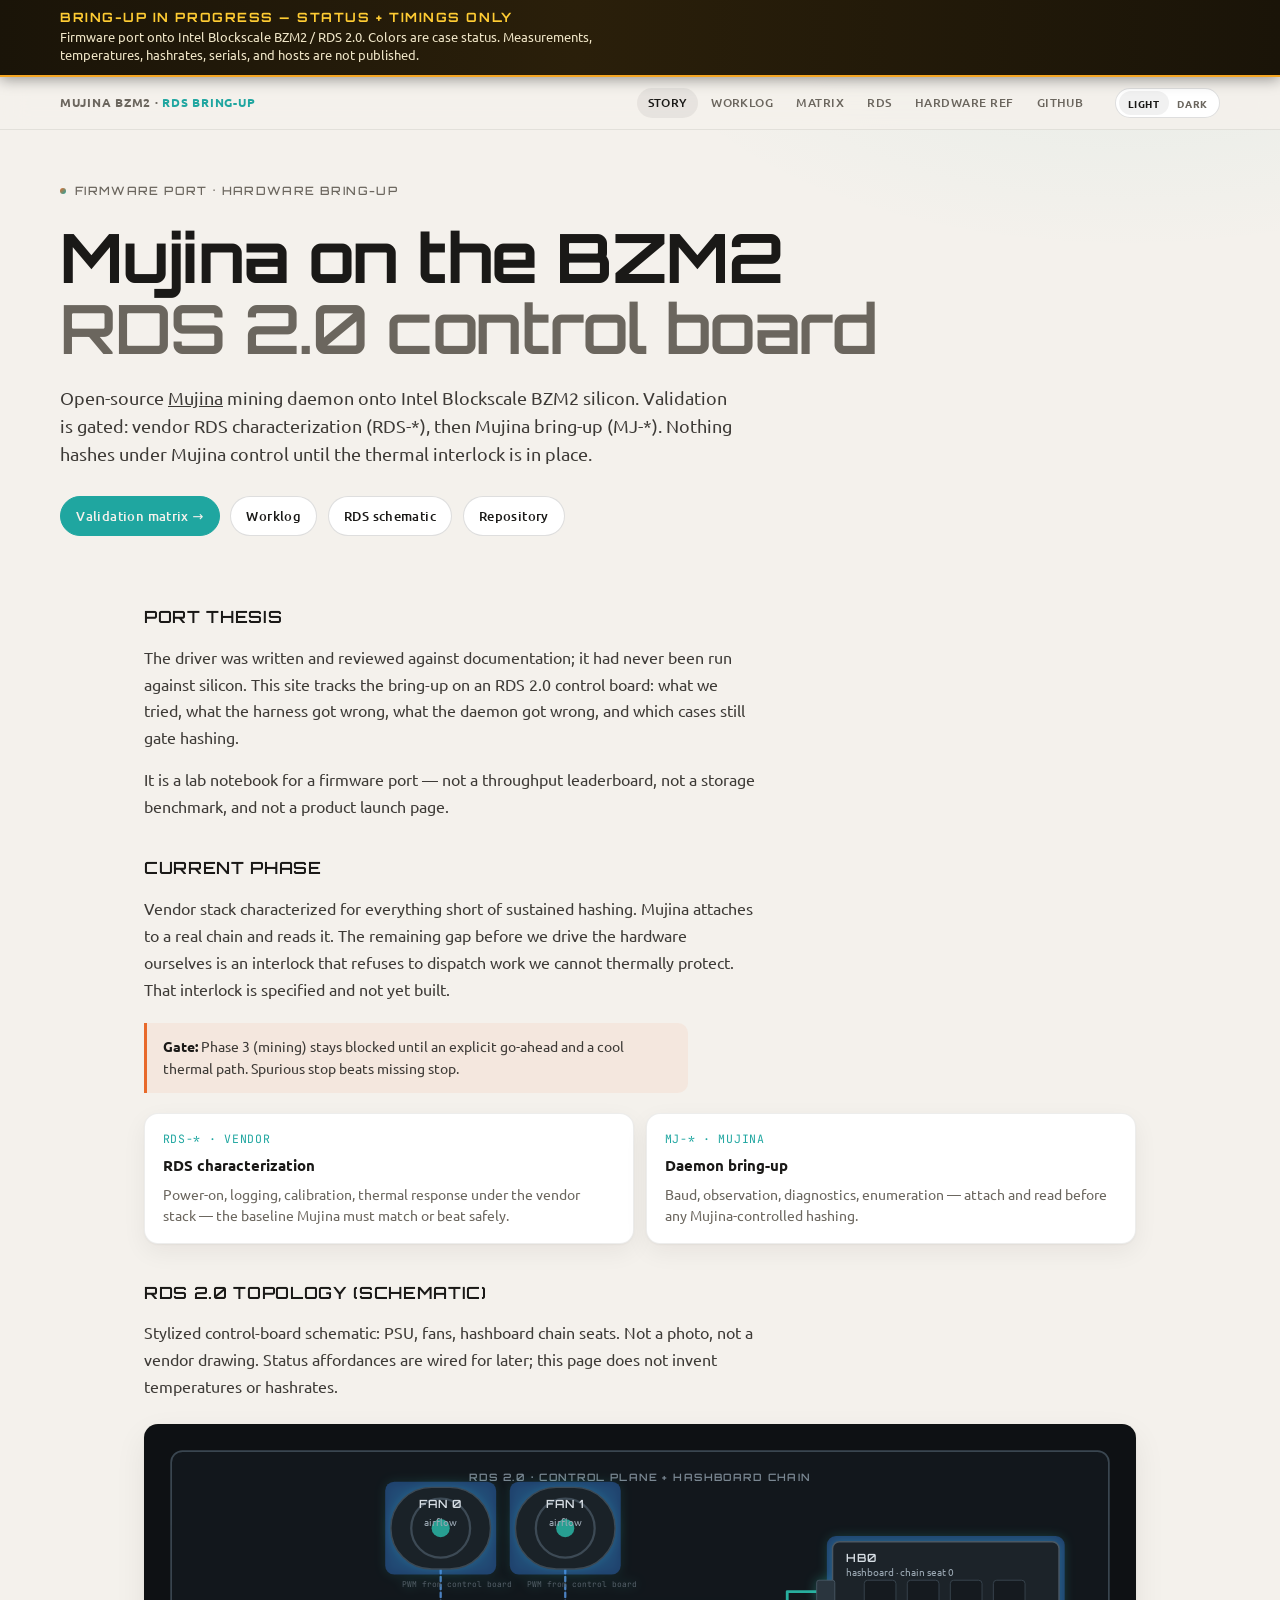
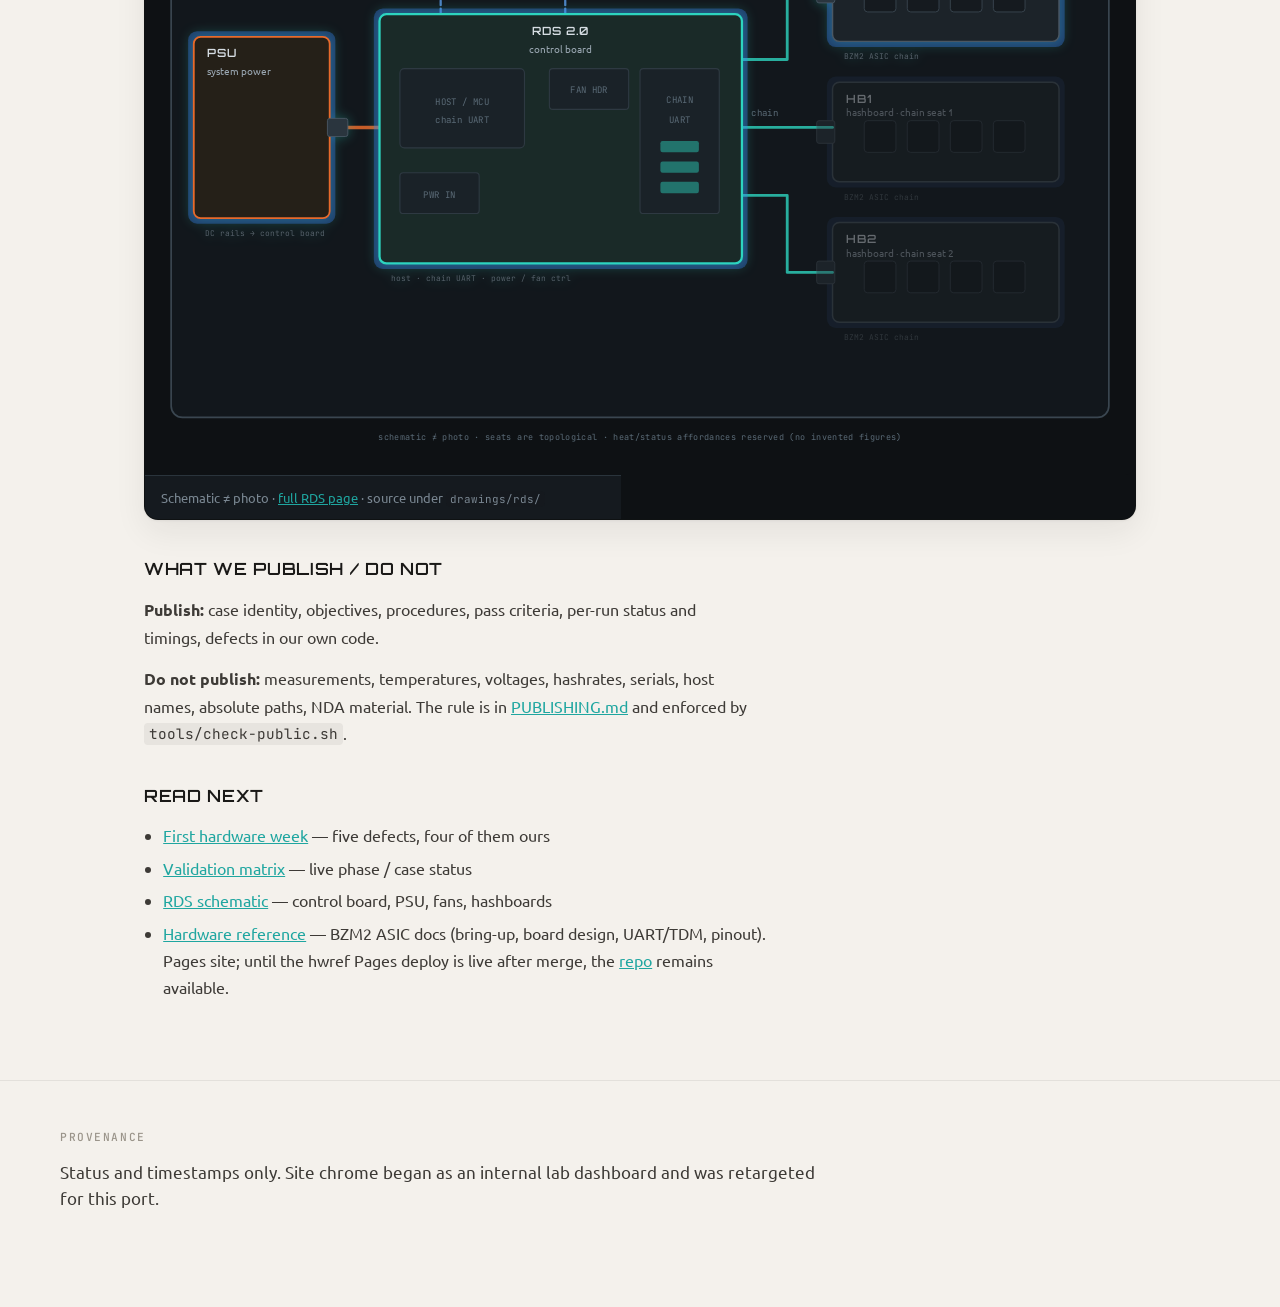
==== commit 0b85ed2e: "Link BZM2 hardware reference Pages from site nav Add a Hardware ref nav item (and Story Read next + " ====
--- a/site/index.html
+++ b/site/index.html
@@ -29,6 +29,7 @@
         <a href="worklog/">Worklog</a>
         <a href="matrix/">Matrix</a>
         <a href="rds-viz/">RDS</a>
+        <a href="https://blockscale-solutions.github.io/bzm2-hwref/" rel="noopener noreferrer" title="BZM2 hardware reference (Pages; repo linked from that hub)">Hardware ref</a>
         <a href="https://github.com/Blockscale-Solutions/mujina-bzm2-integration" rel="noopener noreferrer">GitHub</a>
       </div>
       <div class="theme-toggle" data-theme-toggle role="group" aria-label="Color theme">
@@ -111,6 +112,7 @@
       <li><a href="worklog/2026-09-15-first-hardware-week.html">First hardware week</a> — five defects, four of them ours</li>
       <li><a href="matrix/">Validation matrix</a> — live phase / case status</li>
       <li><a href="rds-viz/">RDS schematic</a> — control board, PSU, fans, hashboards</li>
+      <li><a href="https://blockscale-solutions.github.io/bzm2-hwref/">Hardware reference</a> — BZM2 ASIC docs (bring-up, board design, UART/TDM, pinout). Pages site; until the hwref Pages deploy is live after merge, the <a href="https://github.com/Blockscale-Solutions/bzm2-hwref">repo</a> remains available.</li>
     </ul>
   </main>
 
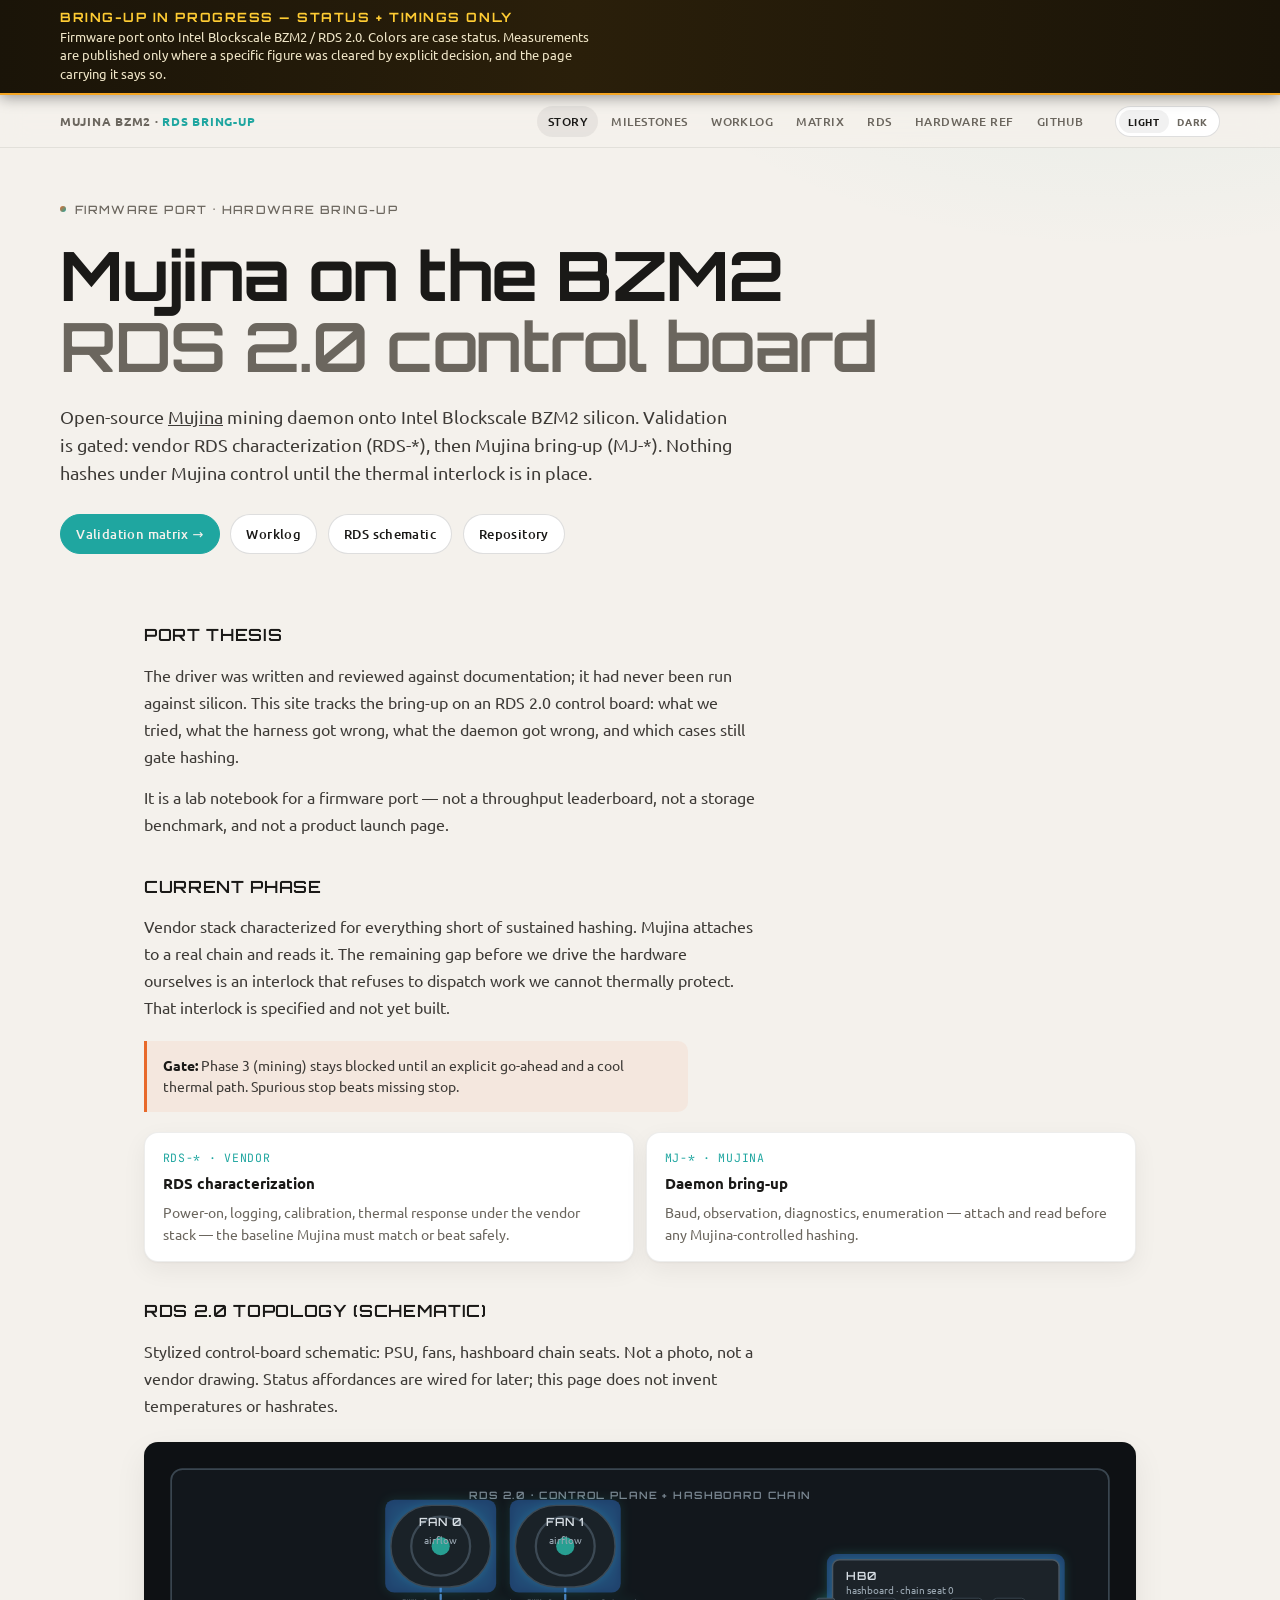
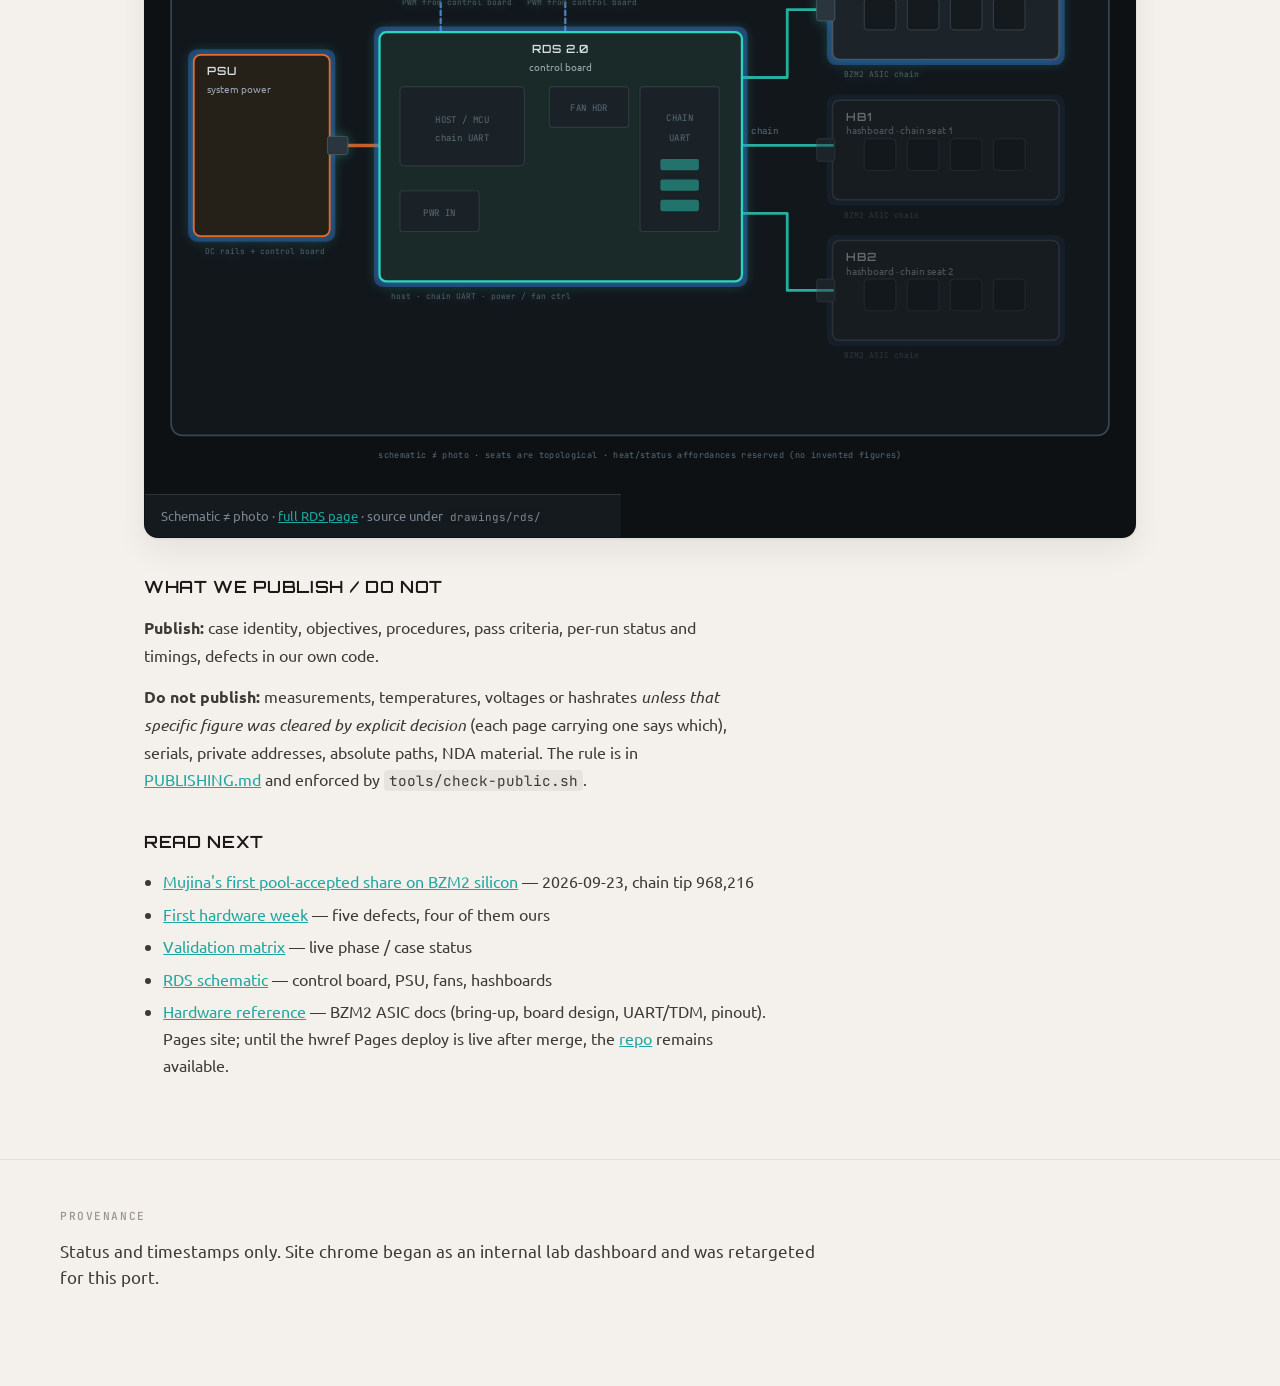
==== commit f4ba3a4e: "results: refresh test matrix 2026-09-23T04:14Z Regenerated from test artifacts. Status and timings o" ====
--- a/site/index.html
+++ b/site/index.html
@@ -17,7 +17,7 @@
   <aside class="provisional-banner" role="status" aria-live="polite">
     <div class="provisional-banner-inner">
       <strong class="provisional-title">BRING-UP IN PROGRESS — STATUS + TIMINGS ONLY</strong>
-      <p class="provisional-body">Firmware port onto Intel Blockscale BZM2 / RDS 2.0. Colors are case status. Measurements, temperatures, hashrates, serials, and hosts are not published.</p>
+      <p class="provisional-body">Firmware port onto Intel Blockscale BZM2 / RDS 2.0. Colors are case status. Measurements are published only where a specific figure was cleared by explicit decision, and the page carrying it says so.</p>
     </div>
   </aside>
 
@@ -26,6 +26,7 @@
       <div class="nav-brand">Mujina BZM2 · <span class="accent">RDS bring-up</span></div>
       <div class="nav-links">
         <a href="./" class="active" aria-current="page">Story</a>
+        <a href="milestones/">Milestones</a>
         <a href="worklog/">Worklog</a>
         <a href="matrix/">Matrix</a>
         <a href="rds-viz/">RDS</a>
@@ -105,10 +106,11 @@
 
     <h2>What we publish / do not</h2>
     <p><strong>Publish:</strong> case identity, objectives, procedures, pass criteria, per-run status and timings, defects in our own code.</p>
-    <p><strong>Do not publish:</strong> measurements, temperatures, voltages, hashrates, serials, host names, absolute paths, NDA material. The rule is in <a href="https://github.com/Blockscale-Solutions/mujina-bzm2-integration/blob/main/PUBLISHING.md">PUBLISHING.md</a> and enforced by <code>tools/check-public.sh</code>.</p>
+    <p><strong>Do not publish:</strong> measurements, temperatures, voltages or hashrates <em>unless that specific figure was cleared by explicit decision</em> (each page carrying one says which), serials, private addresses, absolute paths, NDA material. The rule is in <a href="https://github.com/Blockscale-Solutions/mujina-bzm2-integration/blob/main/PUBLISHING.md">PUBLISHING.md</a> and enforced by <code>tools/check-public.sh</code>.</p>
 
     <h2>Read next</h2>
     <ul>
+      <li><a href="milestones/2026-09-23-first-accepted-share.html">Mujina's first pool-accepted share on BZM2 silicon</a> — 2026-09-23, chain tip 968,216</li>
       <li><a href="worklog/2026-09-15-first-hardware-week.html">First hardware week</a> — five defects, four of them ours</li>
       <li><a href="matrix/">Validation matrix</a> — live phase / case status</li>
       <li><a href="rds-viz/">RDS schematic</a> — control board, PSU, fans, hashboards</li>
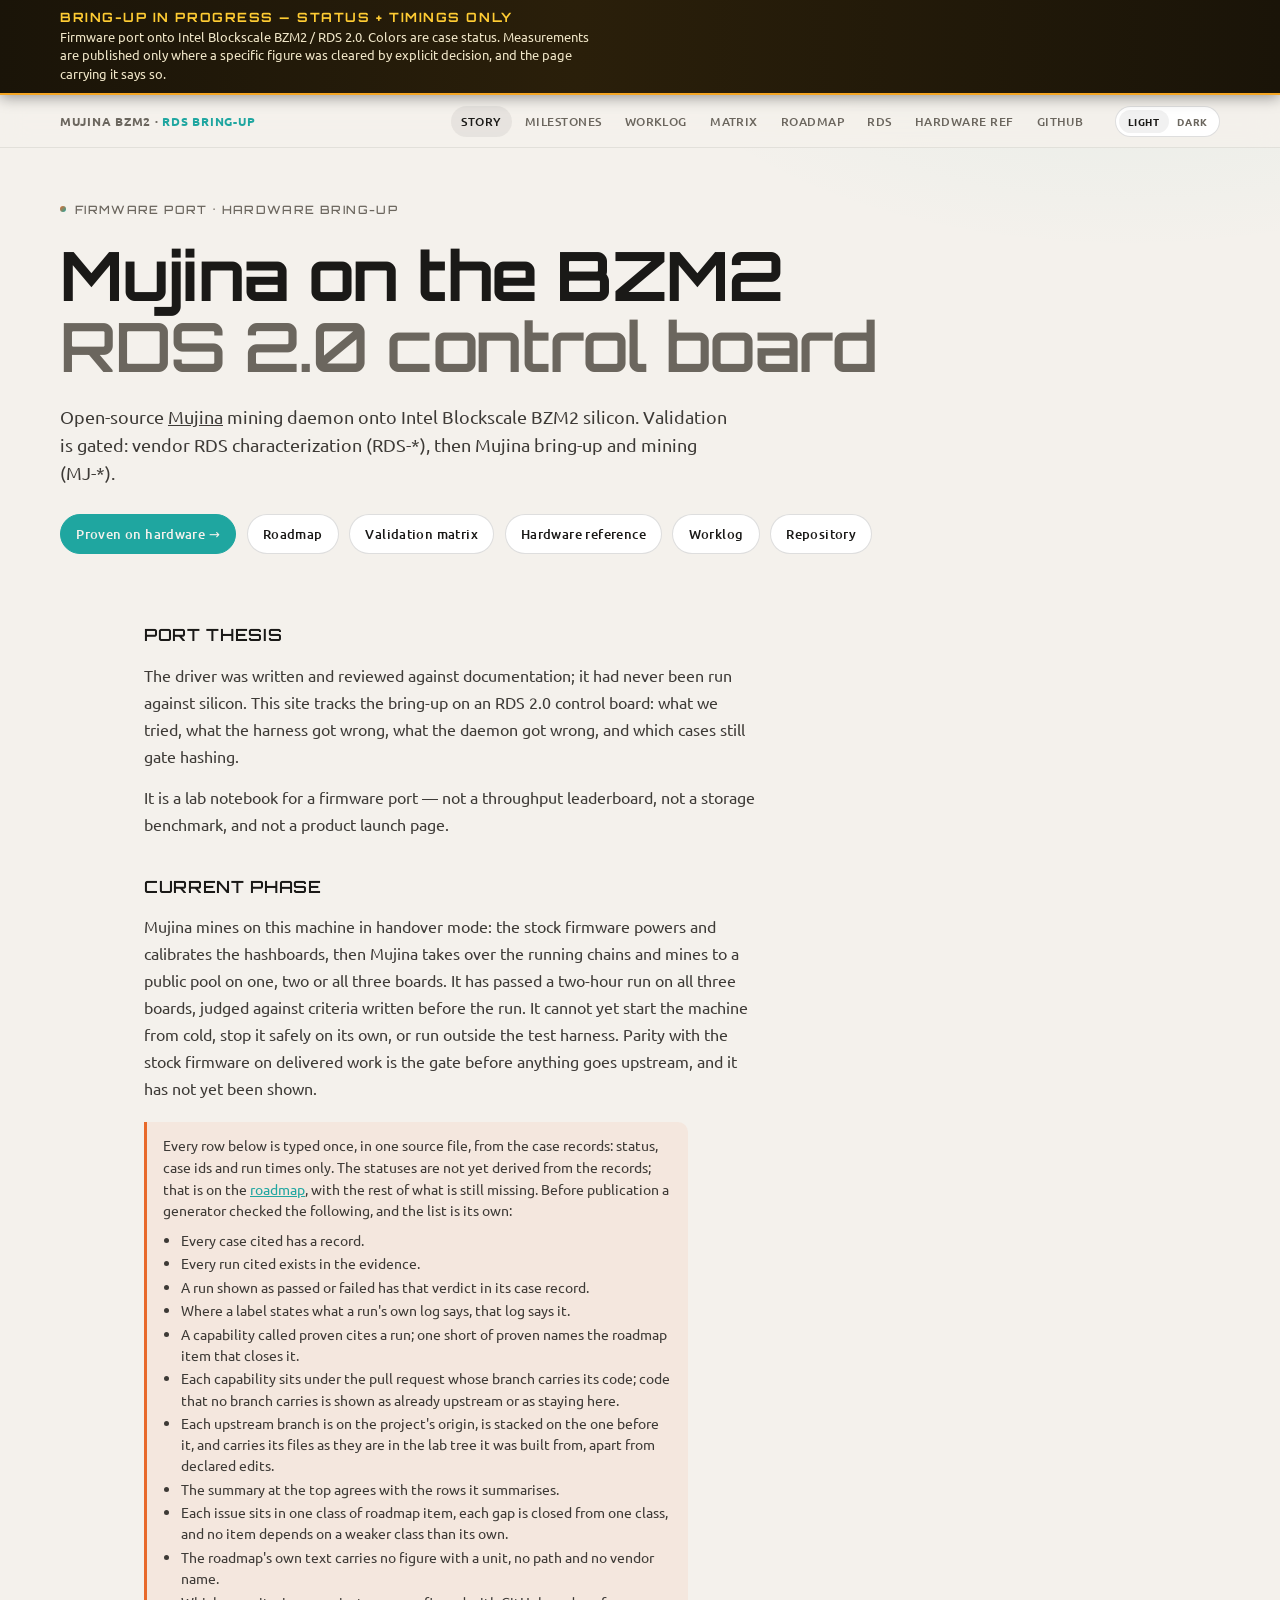
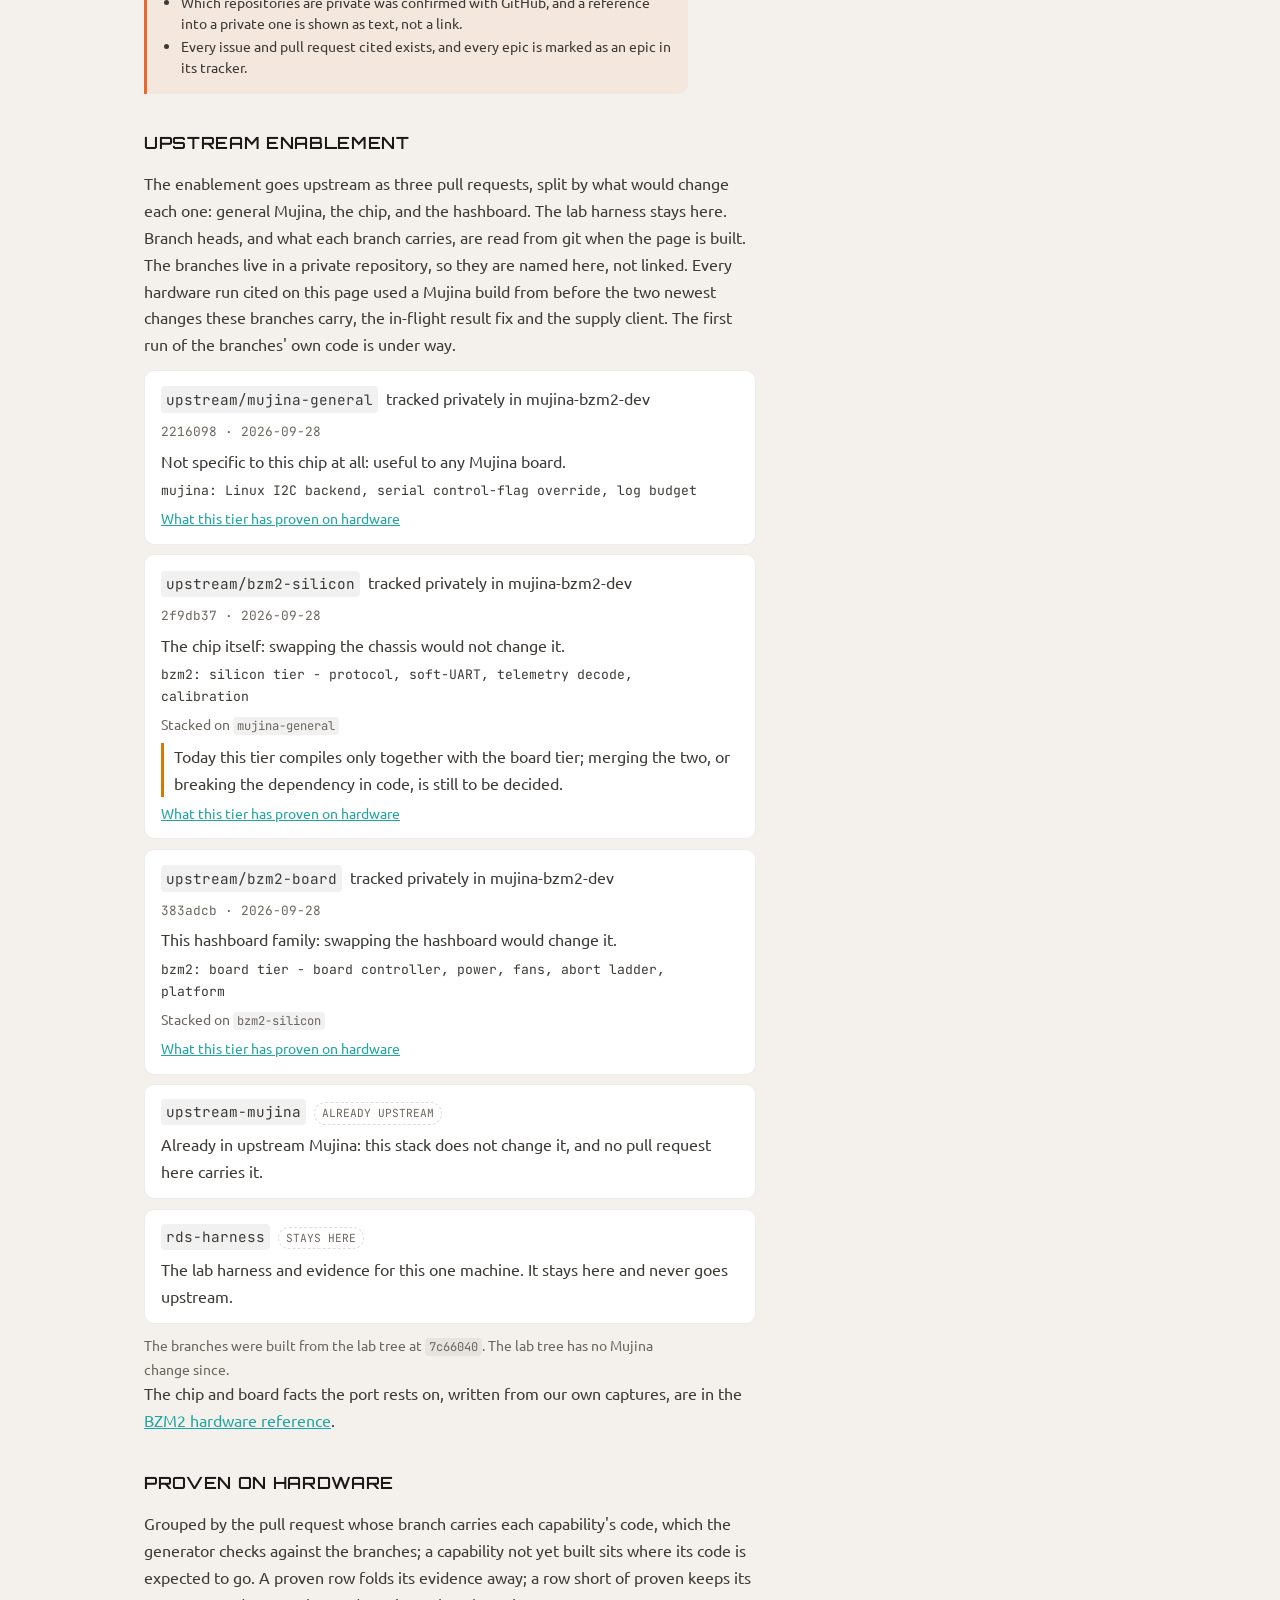
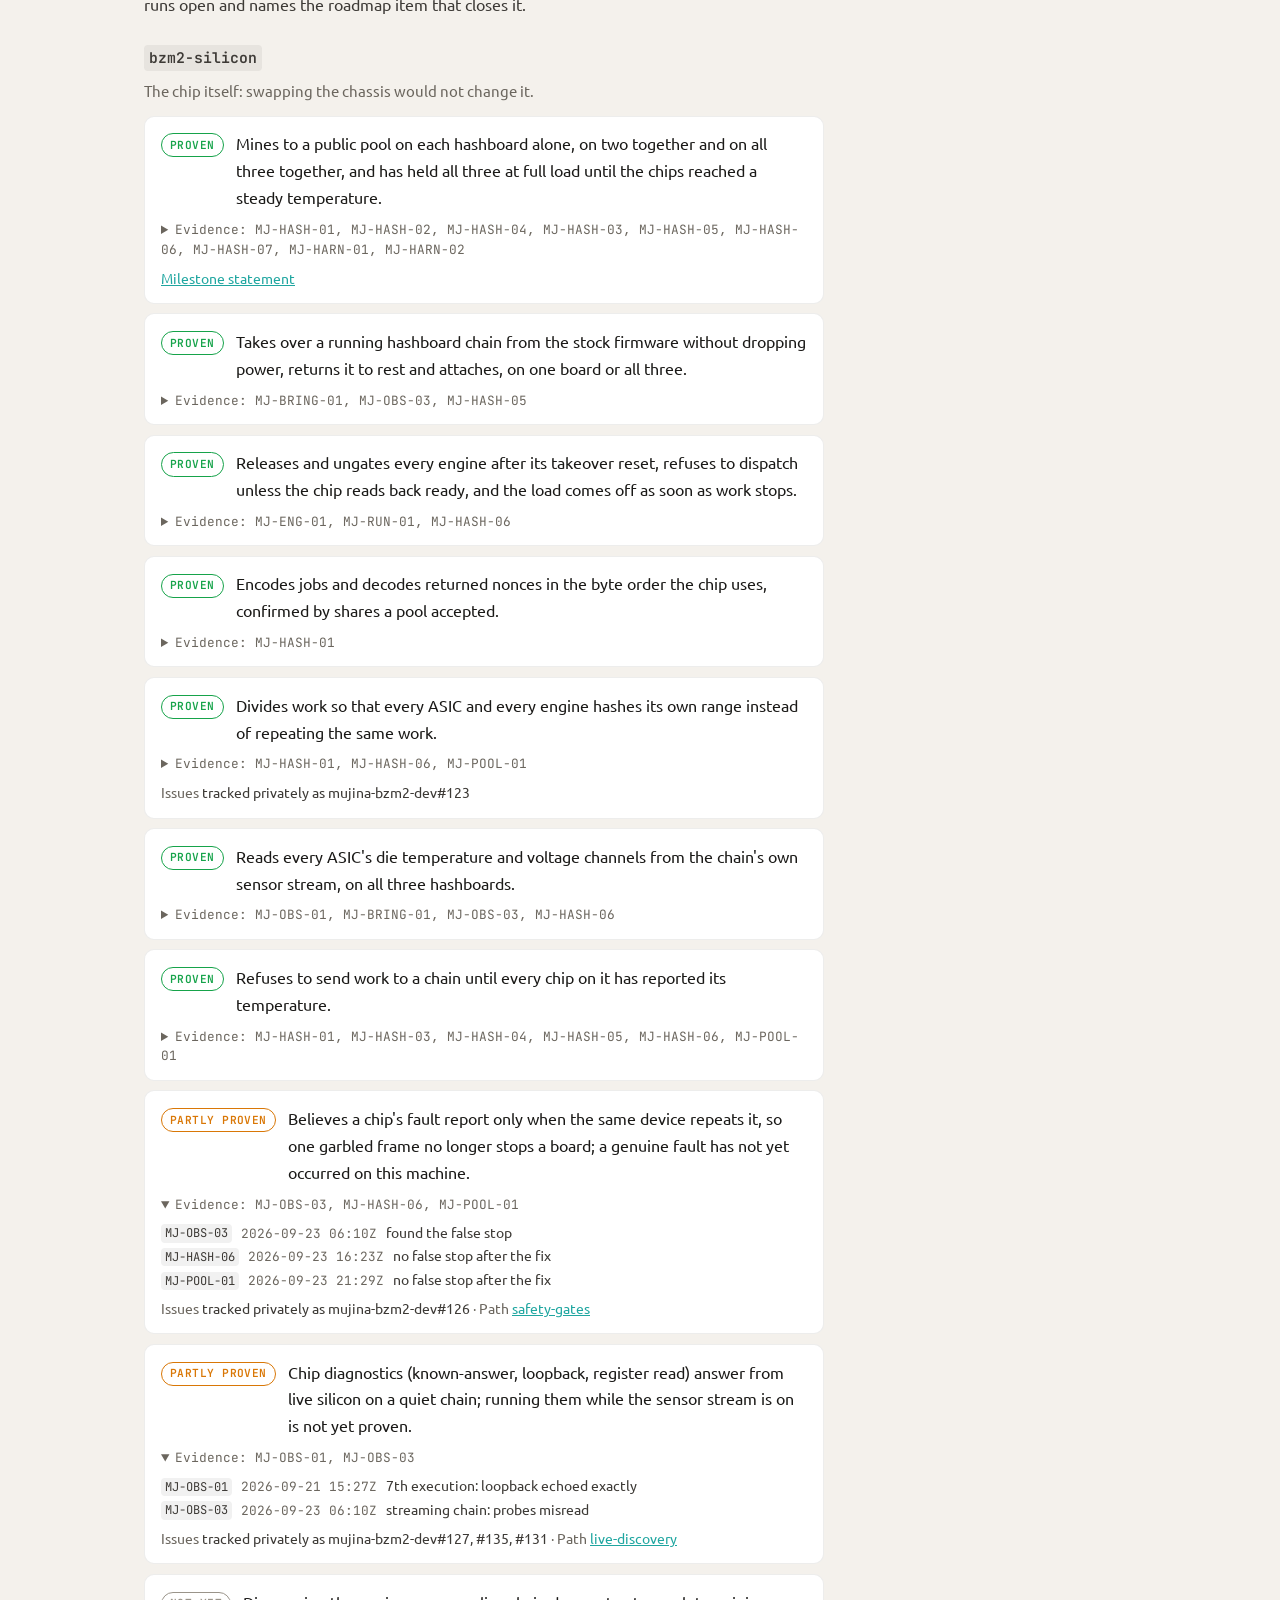
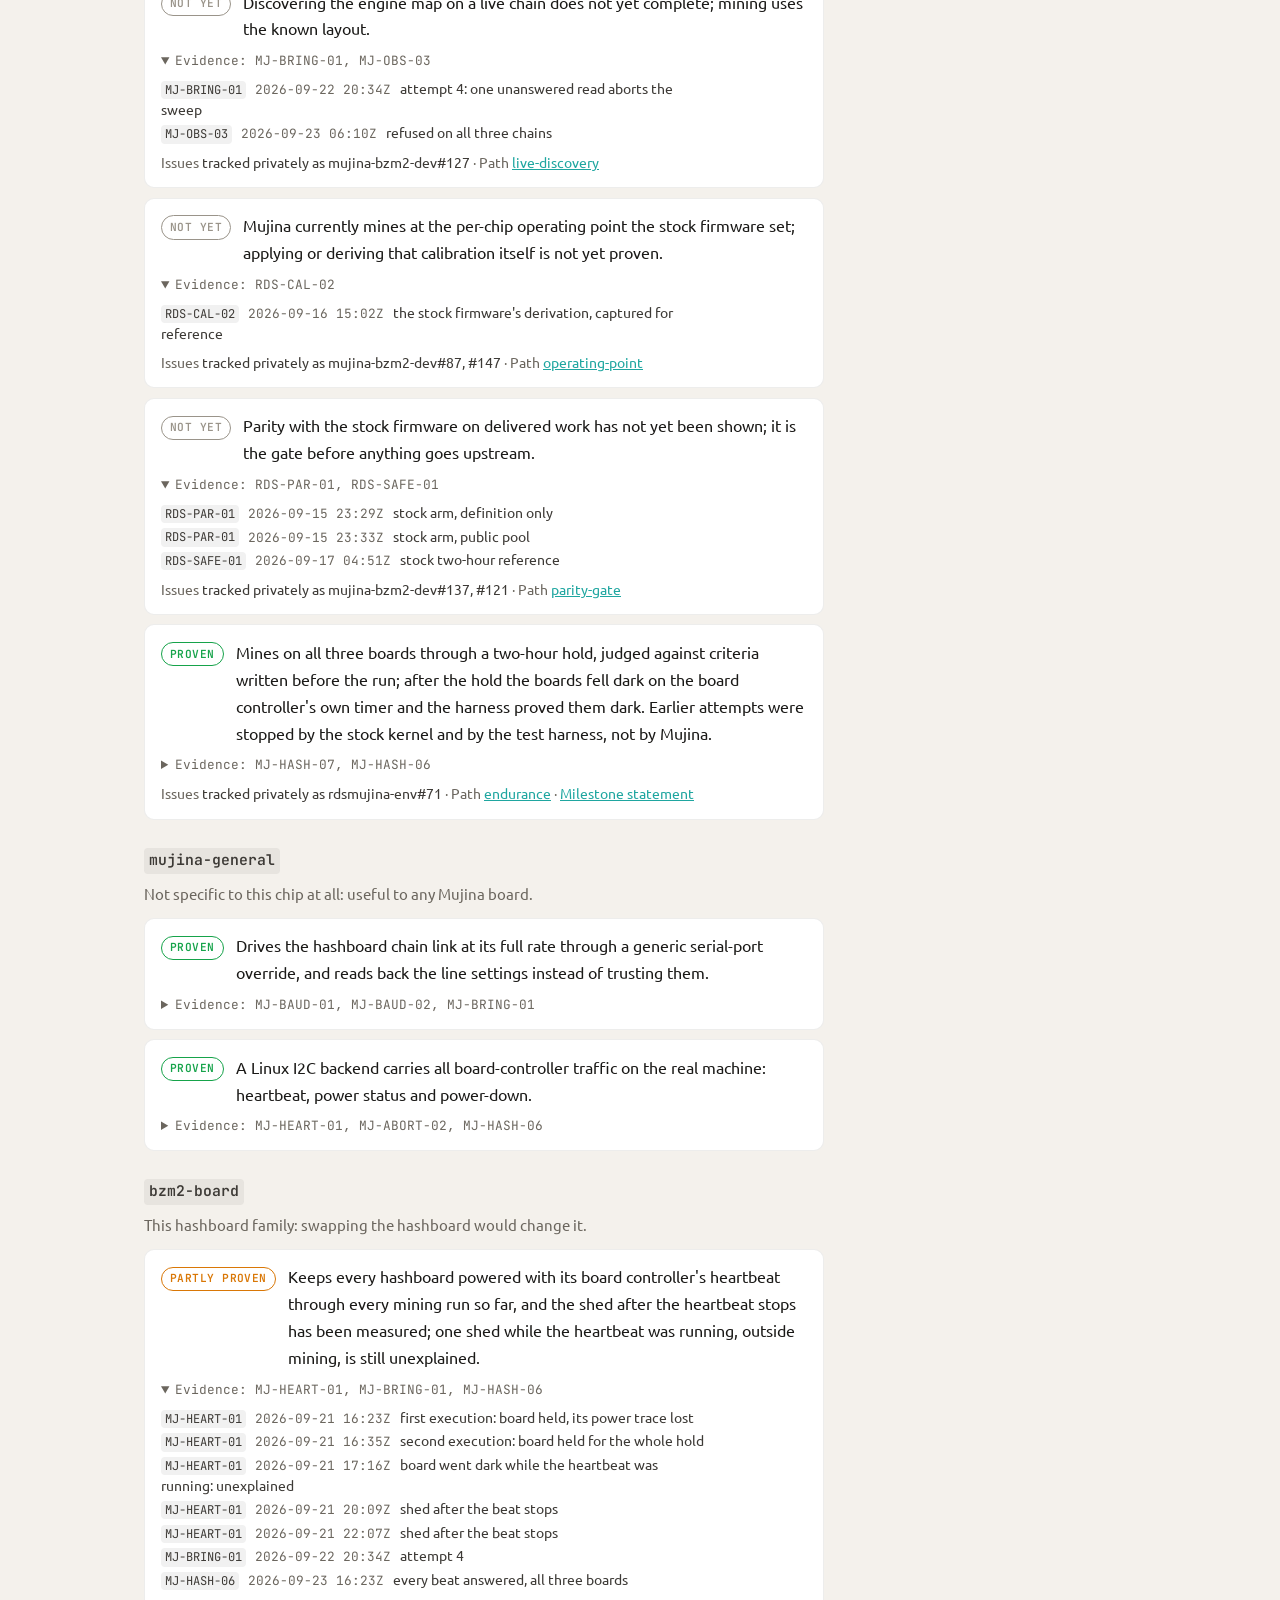
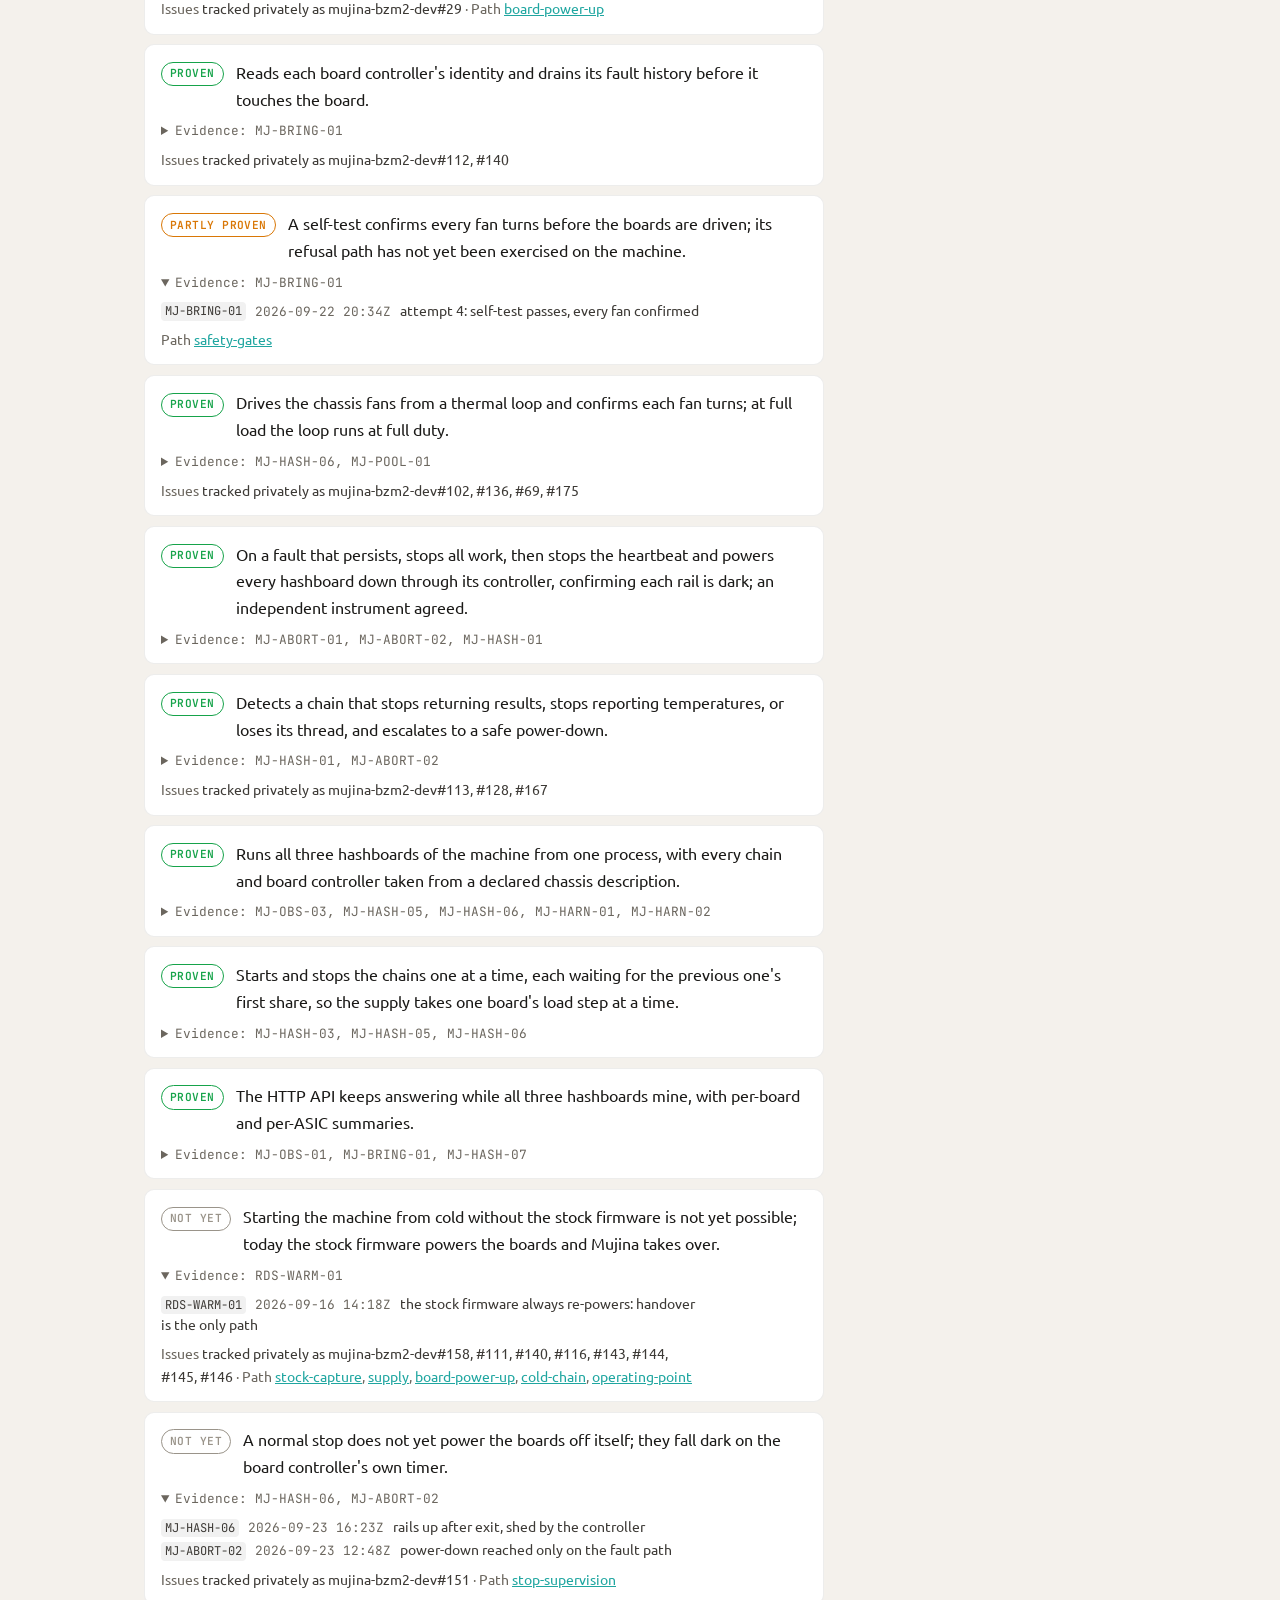
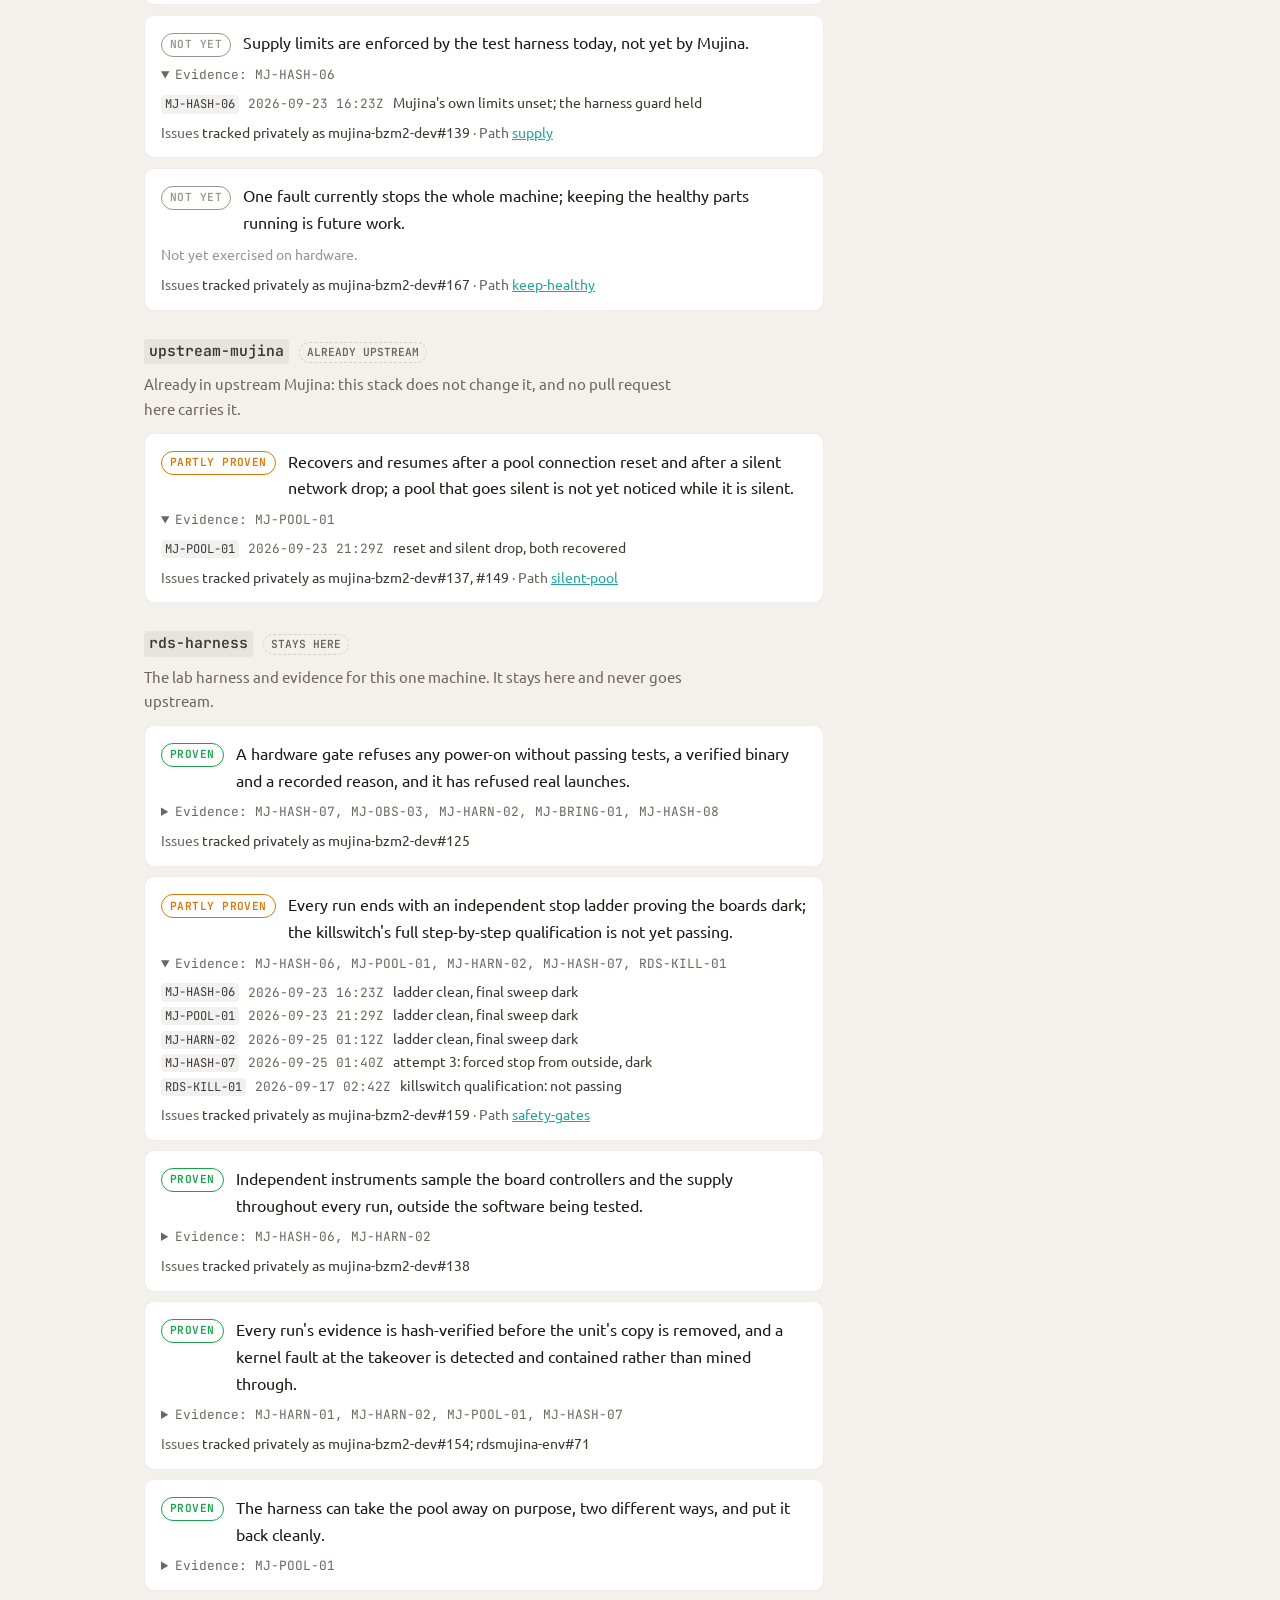
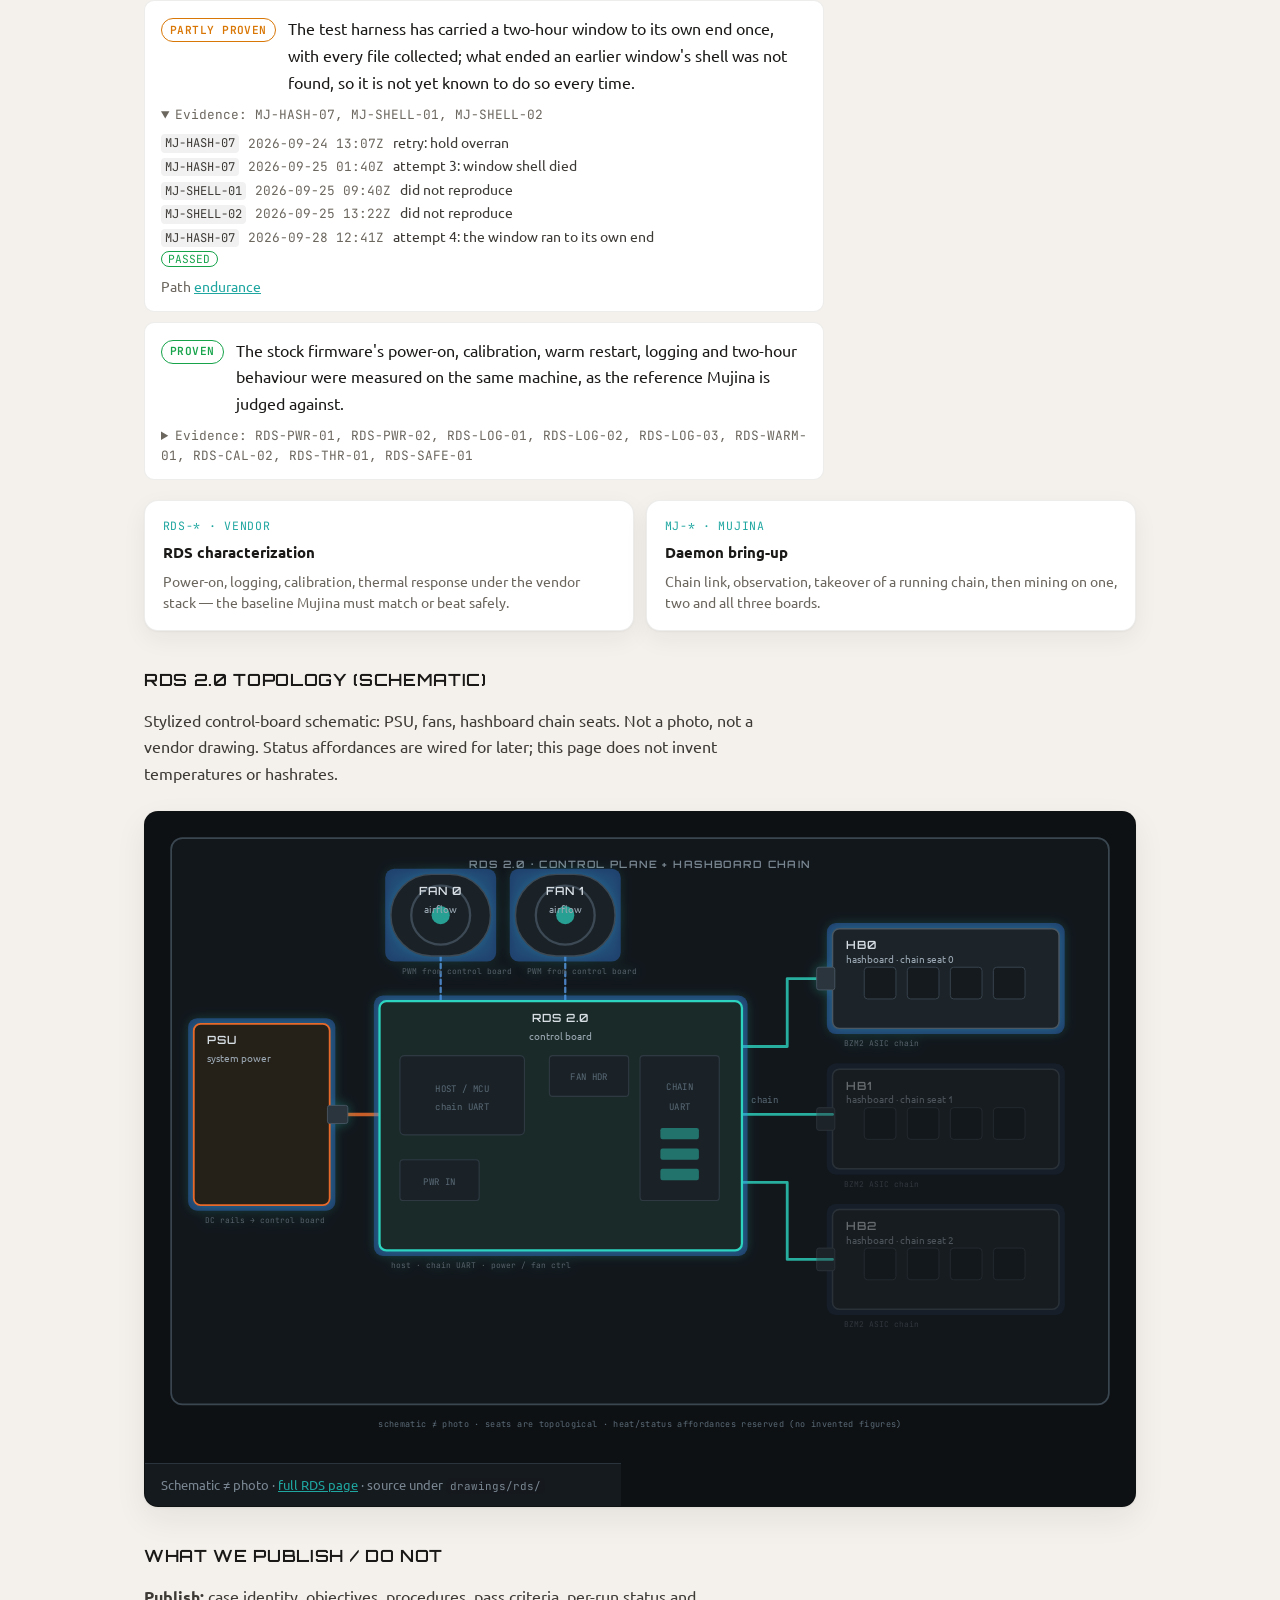
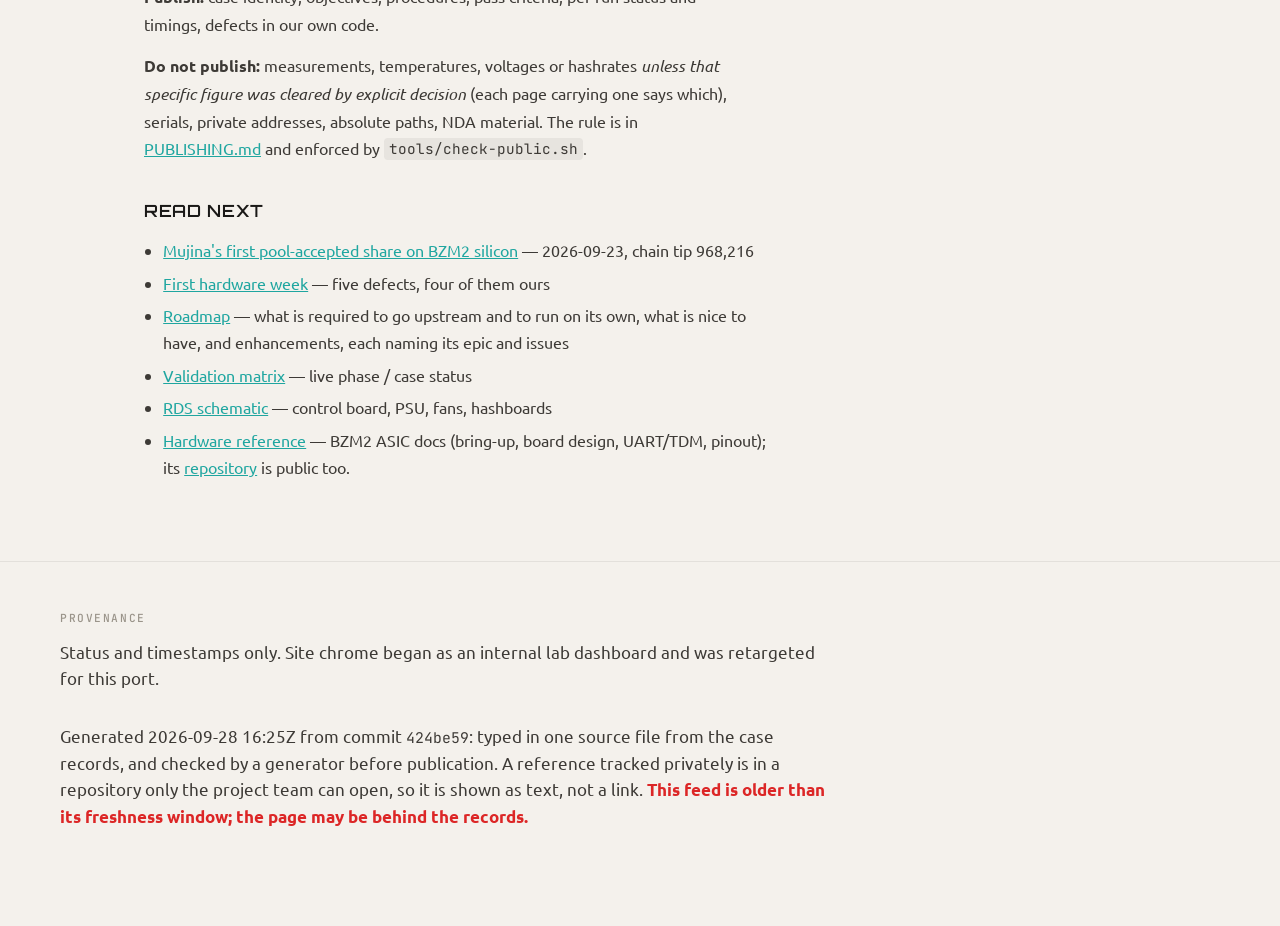
==== commit 4e6276a2: "results: refresh test matrix 2026-09-28T16:25Z Regenerated from test artifacts. Status and timings o" ====
--- a/site/index.html
+++ b/site/index.html
@@ -29,6 +29,7 @@
         <a href="milestones/">Milestones</a>
         <a href="worklog/">Worklog</a>
         <a href="matrix/">Matrix</a>
+        <a href="roadmap/">Roadmap</a>
         <a href="rds-viz/">RDS</a>
         <a href="https://blockscale-solutions.github.io/bzm2-hwref/" rel="noopener noreferrer" title="BZM2 hardware reference (Pages; repo linked from that hub)">Hardware ref</a>
         <a href="https://github.com/Blockscale-Solutions/mujina-bzm2-integration" rel="noopener noreferrer">GitHub</a>
@@ -47,12 +48,14 @@
       <p class="hero-sub">
         Open-source <a href="https://github.com/256foundation/mujina">Mujina</a> mining daemon onto
         Intel Blockscale BZM2 silicon. Validation is gated: vendor RDS characterization (RDS-*),
-        then Mujina bring-up (MJ-*). Nothing hashes under Mujina control until the thermal interlock is in place.
+        then Mujina bring-up and mining (MJ-*).
       </p>
       <div class="story-links">
-        <a class="primary" href="matrix/">Validation matrix →</a>
+        <a class="primary" href="#proven">Proven on hardware →</a>
+        <a href="roadmap/">Roadmap</a>
+        <a href="matrix/">Validation matrix</a>
+        <a href="https://blockscale-solutions.github.io/bzm2-hwref/" rel="noopener noreferrer">Hardware reference</a>
         <a href="worklog/">Worklog</a>
-        <a href="rds-viz/">RDS schematic</a>
         <a href="https://github.com/Blockscale-Solutions/mujina-bzm2-integration">Repository</a>
       </div>
     </div>
@@ -71,14 +74,43 @@
     </p>
 
     <h2>Current phase</h2>
+    <div data-roadmap-view="headline" data-data-root="data">
+      <noscript><p>The current phase is rendered from <a href="data/roadmap.json">data/roadmap.json</a>.</p></noscript>
+    </div>
+    <div class="callout" id="checks">
+      Every row below is typed once, in one source file, from the case records: status, case ids and run times only.
+      The statuses are not yet derived from the records; that is on the <a href="roadmap/">roadmap</a>, with the rest of
+      what is still missing. Before publication a generator checked the following, and the list is its own:
+      <div data-roadmap-view="checks" data-data-root="data">
+        <noscript><p>The list is rendered from <a href="data/roadmap.json">data/roadmap.json</a>.</p></noscript>
+      </div>
+    </div>
+
+    <h2 id="enablement">Upstream enablement</h2>
     <p>
-      Vendor stack characterized for everything short of sustained hashing. Mujina attaches to a real chain
-      and reads it. The remaining gap before we drive the hardware ourselves is an interlock that refuses to
-      dispatch work we cannot thermally protect. That interlock is specified and not yet built.
+      The enablement goes upstream as three pull requests, split by what would change each one: general Mujina,
+      the chip, and the hashboard. The lab harness stays here. Branch heads, and what each branch carries, are read
+      from git when the page is built. The branches live in a private repository, so they are named here, not linked.
+      Every hardware run cited on this page used a Mujina build from before the two newest changes these
+      branches carry, the in-flight result fix and the supply client. The first run of the branches' own code
+      is under way.
     </p>
-    <div class="callout">
-      <strong>Gate:</strong> Phase 3 (mining) stays blocked until an explicit go-ahead and a cool thermal path.
-      Spurious stop beats missing stop.
+    <div data-roadmap-view="enablement" data-data-root="data">
+      <noscript><p>This section is rendered from <a href="data/roadmap.json">data/roadmap.json</a>.</p></noscript>
+    </div>
+    <p>
+      The chip and board facts the port rests on, written from our own captures, are in the
+      <a href="https://blockscale-solutions.github.io/bzm2-hwref/" rel="noopener noreferrer">BZM2 hardware reference</a>.
+    </p>
+
+    <h2 id="proven">Proven on hardware</h2>
+    <p>
+      Grouped by the pull request whose branch carries each capability's code, which the generator checks against
+      the branches; a capability not yet built sits where its code is expected to go. A proven row folds its evidence
+      away; a row short of proven keeps its runs open and names the roadmap item that closes it.
+    </p>
+    <div data-roadmap-view="proven" data-data-root="data" data-roadmap="roadmap/" aria-live="polite">
+      <noscript><p>This section is rendered from <a href="data/roadmap.json">data/roadmap.json</a>.</p></noscript>
     </div>
 
     <div class="phase-card">
@@ -90,7 +122,7 @@
       <div class="phase-item">
         <div class="phase-id">MJ-* · Mujina</div>
         <h3>Daemon bring-up</h3>
-        <p>Baud, observation, diagnostics, enumeration — attach and read before any Mujina-controlled hashing.</p>
+        <p>Chain link, observation, takeover of a running chain, then mining on one, two and all three boards.</p>
       </div>
     </div>
 
@@ -112,9 +144,10 @@
     <ul>
       <li><a href="milestones/2026-09-23-first-accepted-share.html">Mujina's first pool-accepted share on BZM2 silicon</a> — 2026-09-23, chain tip 968,216</li>
       <li><a href="worklog/2026-09-15-first-hardware-week.html">First hardware week</a> — five defects, four of them ours</li>
+      <li><a href="roadmap/">Roadmap</a> — what is required to go upstream and to run on its own, what is nice to have, and enhancements, each naming its epic and issues</li>
       <li><a href="matrix/">Validation matrix</a> — live phase / case status</li>
       <li><a href="rds-viz/">RDS schematic</a> — control board, PSU, fans, hashboards</li>
-      <li><a href="https://blockscale-solutions.github.io/bzm2-hwref/">Hardware reference</a> — BZM2 ASIC docs (bring-up, board design, UART/TDM, pinout). Pages site; until the hwref Pages deploy is live after merge, the <a href="https://github.com/Blockscale-Solutions/bzm2-hwref">repo</a> remains available.</li>
+      <li><a href="https://blockscale-solutions.github.io/bzm2-hwref/">Hardware reference</a> — BZM2 ASIC docs (bring-up, board design, UART/TDM, pinout); its <a href="https://github.com/Blockscale-Solutions/bzm2-hwref">repository</a> is public too.</li>
     </ul>
   </main>
 
@@ -122,9 +155,11 @@
     <div class="wrap">
       <p class="section-label">Provenance</p>
       <p class="lede">Status and timestamps only. Site chrome began as an internal lab dashboard and was retargeted for this port.</p>
+      <p class="lede rm-feed-meta" data-roadmap-view="meta" data-data-root="data"></p>
     </div>
   </footer>
 
+  <script src="js/roadmap.js"></script>
   <script src="rds-viz/js/board.js"></script>
   <script>
     document.addEventListener("DOMContentLoaded", function () {
--- a/site/css/styles.css
+++ b/site/css/styles.css
@@ -1403,3 +1403,99 @@
   font-family: var(--mono);
   font-size: 0.85em;
 }
+
+/* —— Proven on hardware, upstream enablement, roadmap (js/roadmap.js) ——
+   Rendered from data/roadmap.json. Status colours reuse the matrix's tokens:
+   proven = passed, partly proven = blocked, not yet = pending. */
+.rm-tier { margin-top: 1.75rem; }
+.prose .rm-tier h3 { display: flex; align-items: baseline; gap: 0.6rem; flex-wrap: wrap; }
+.prose .rm-test { font-size: 0.92rem; color: var(--muted); margin: 0 0 0.75rem; }
+.rm-cap,
+.rm-item,
+.rm-branch {
+  background: var(--surface);
+  border: 1px solid var(--line);
+  border-radius: var(--radius-sm);
+  padding: 0.85rem 1rem;
+  margin: 0 0 0.6rem;
+  max-width: 68ch;
+}
+.rm-cap-head { display: flex; gap: 0.75rem; align-items: flex-start; }
+.prose .rm-cap-head p,
+.prose .rm-item-text { margin: 0; color: var(--ink); }
+.rm-status {
+  flex: none;
+  display: inline-block;
+  font-family: var(--mono);
+  font-size: 0.7rem;
+  font-weight: 600;
+  letter-spacing: 0.04em;
+  text-transform: uppercase;
+  white-space: nowrap;
+  padding: 0.15rem 0.5rem;
+  border-radius: var(--radius-pill);
+  border: 1px solid currentColor;
+  margin-top: 0.2rem;
+}
+.rm-status.st-proven { color: var(--st-passed); }
+.rm-status.st-partly { color: var(--st-blocked); }
+.rm-status.st-notyet { color: var(--st-pending); }
+.rm-evidence { margin-top: 0.55rem; font-size: 0.88rem; }
+.rm-evidence summary { cursor: pointer; color: var(--muted); font-family: var(--mono); font-size: 0.8rem; }
+.prose ul.rm-runs { list-style: none; margin: 0.45rem 0 0; padding: 0; }
+.prose ul.rm-runs li { font-size: 0.86rem; line-height: 1.5; margin: 0.15rem 0; color: var(--ink-soft); }
+.rm-runs time { font-family: var(--mono); font-size: 0.8rem; color: var(--muted); margin: 0 0.35rem; }
+.rm-pending {
+  font-family: var(--mono);
+  font-size: 0.7rem;
+  text-transform: uppercase;
+  white-space: nowrap;
+  color: var(--st-running);
+  border: 1px solid currentColor;
+  border-radius: var(--radius-pill);
+  padding: 0 0.4rem;
+}
+.rm-pending-judging { color: var(--st-blocked); }
+.rm-verdict {
+  font-family: var(--mono);
+  font-size: 0.7rem;
+  text-transform: uppercase;
+  white-space: nowrap;
+  border: 1px solid currentColor;
+  border-radius: var(--radius-pill);
+  padding: 0 0.4rem;
+  color: var(--muted);
+}
+.rm-verdict-pass { color: var(--st-passed); }
+.rm-verdict-fail { color: var(--st-failed); }
+.prose .rm-meta { font-size: 0.86rem; color: var(--muted); margin: 0.45rem 0 0; overflow-wrap: anywhere; }
+.prose .rm-none { font-size: 0.86rem; color: var(--faint); margin: 0.45rem 0 0; }
+.rm-ref-private { color: var(--ink-soft); }
+.prose ul.rm-checks { margin: 0.5rem 0 0; padding-left: 1.1rem; }
+.prose ul.rm-checks li { font-size: 0.88rem; line-height: 1.5; margin: 0.15rem 0; }
+.rm-home {
+  font-family: var(--mono);
+  font-size: 0.7rem;
+  text-transform: uppercase;
+  color: var(--muted);
+  border: 1px dashed var(--line-strong);
+  border-radius: var(--radius-pill);
+  padding: 0.05rem 0.45rem;
+}
+.prose ul.rm-branches { list-style: none; margin: 0.75rem 0 0; padding: 0; }
+.prose ul.rm-branches li + li { margin-top: 0.6rem; }
+.rm-branch-head { display: flex; flex-wrap: wrap; gap: 0.5rem; align-items: baseline; }
+.rm-sha { font-family: var(--mono); font-size: 0.8rem; color: var(--muted); }
+.prose .rm-branch p { margin: 0.35rem 0 0; }
+.prose .rm-subject { font-family: var(--mono); font-size: 0.82rem; color: var(--ink-soft); }
+.prose .rm-note { border-left: 3px solid var(--st-blocked); padding-left: 0.6rem; }
+.rm-class { margin-top: 1.5rem; }
+.rm-class-upstream-gate .rm-item,
+.rm-class-standalone .rm-item { border-left: 3px solid var(--accent-warm); }
+.rm-class-nice-to-have .rm-item { border-left: 3px solid var(--accent-cool); }
+.rm-class-enhancement .rm-item { border-left: 3px solid var(--line-strong); }
+.rm-stale { color: var(--st-failed); }
+.rm-feed-meta code { font-family: var(--mono); font-size: 0.88em; }
+@media (max-width: 480px) {
+  .rm-cap-head { flex-direction: column; gap: 0.35rem; }
+}
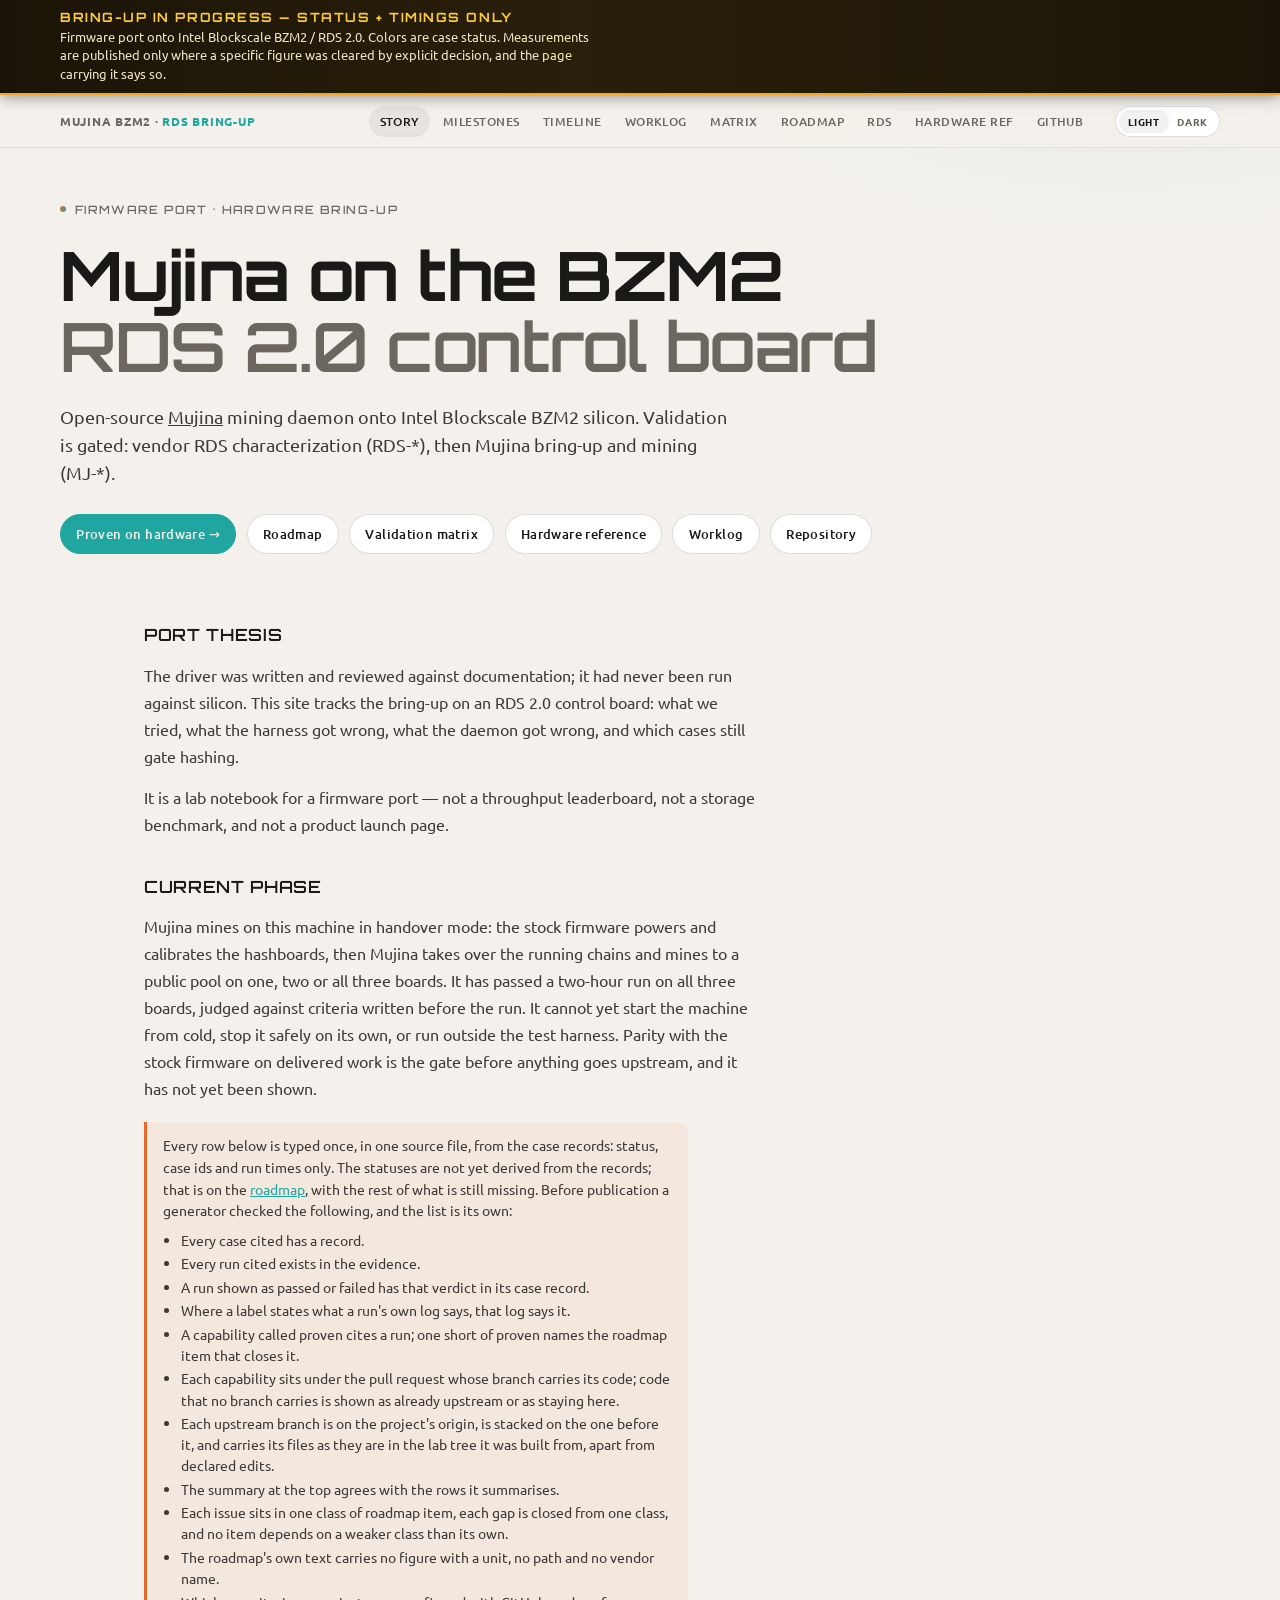
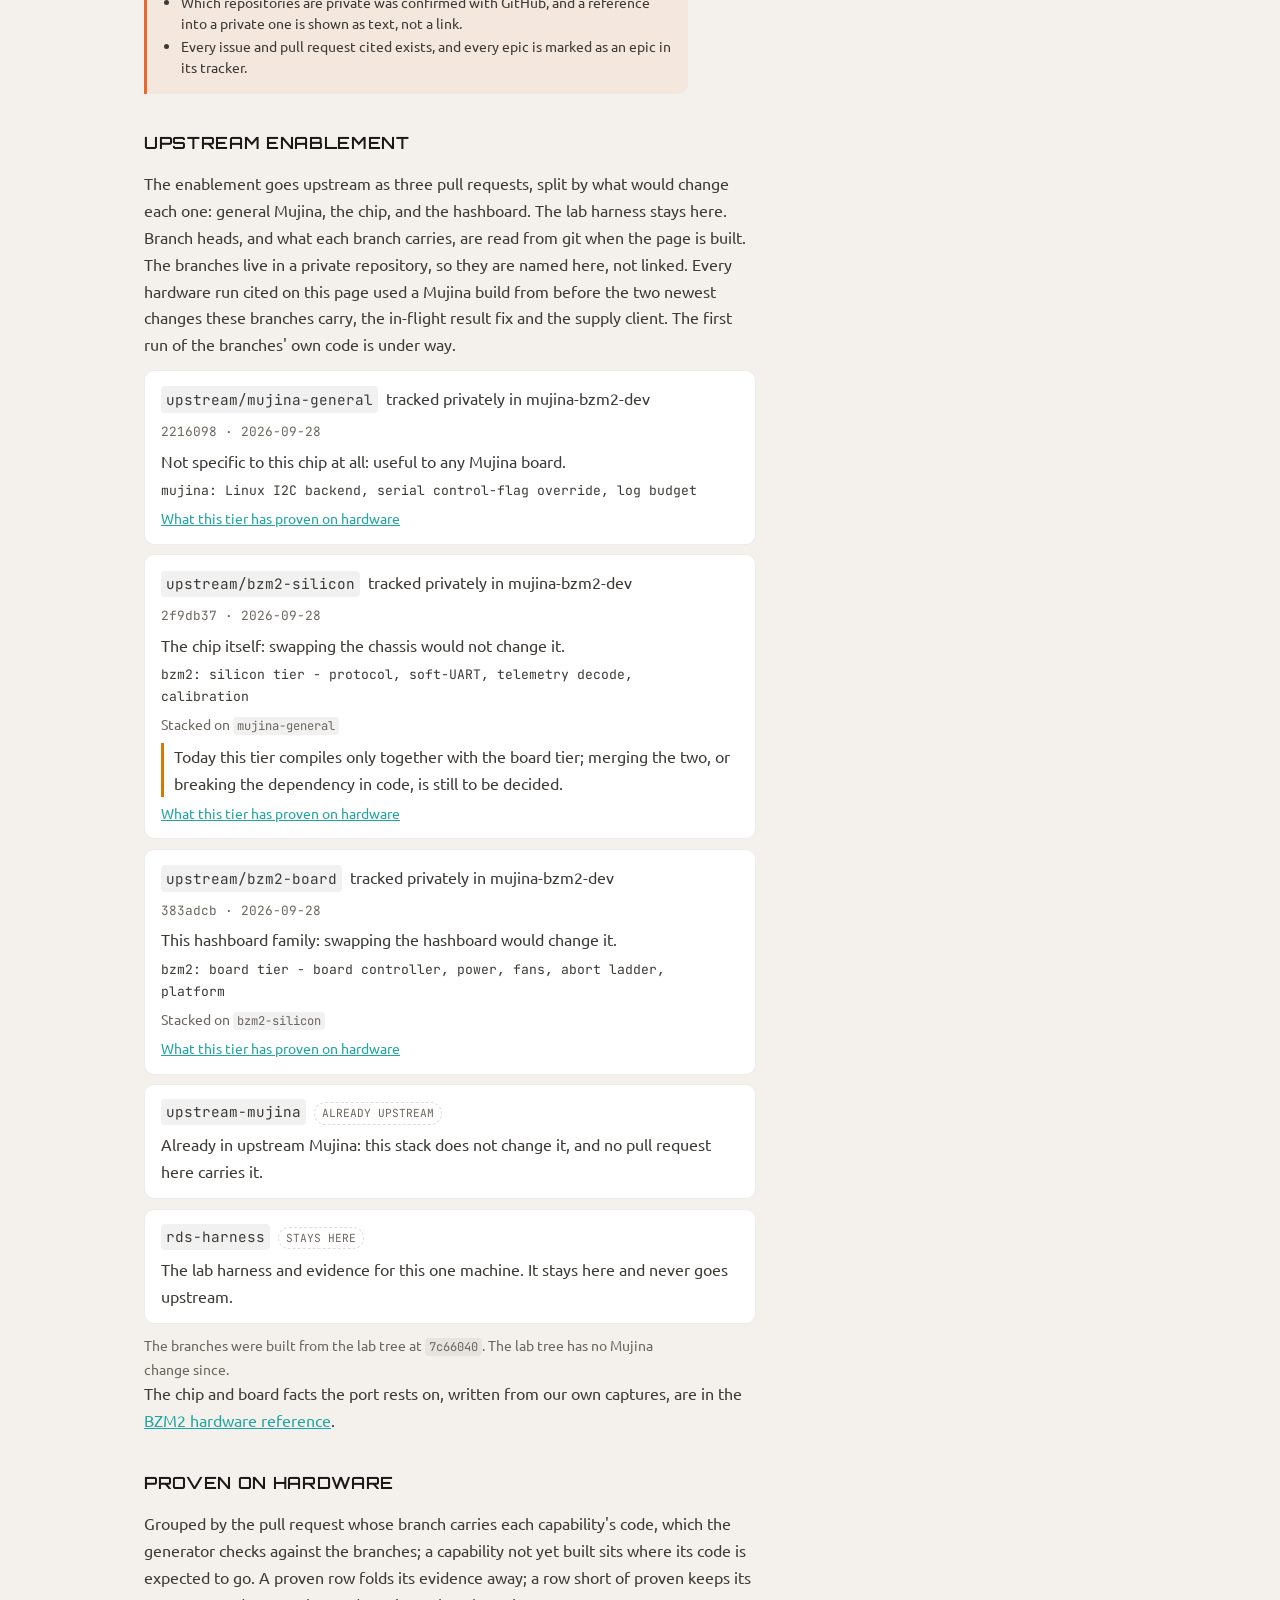
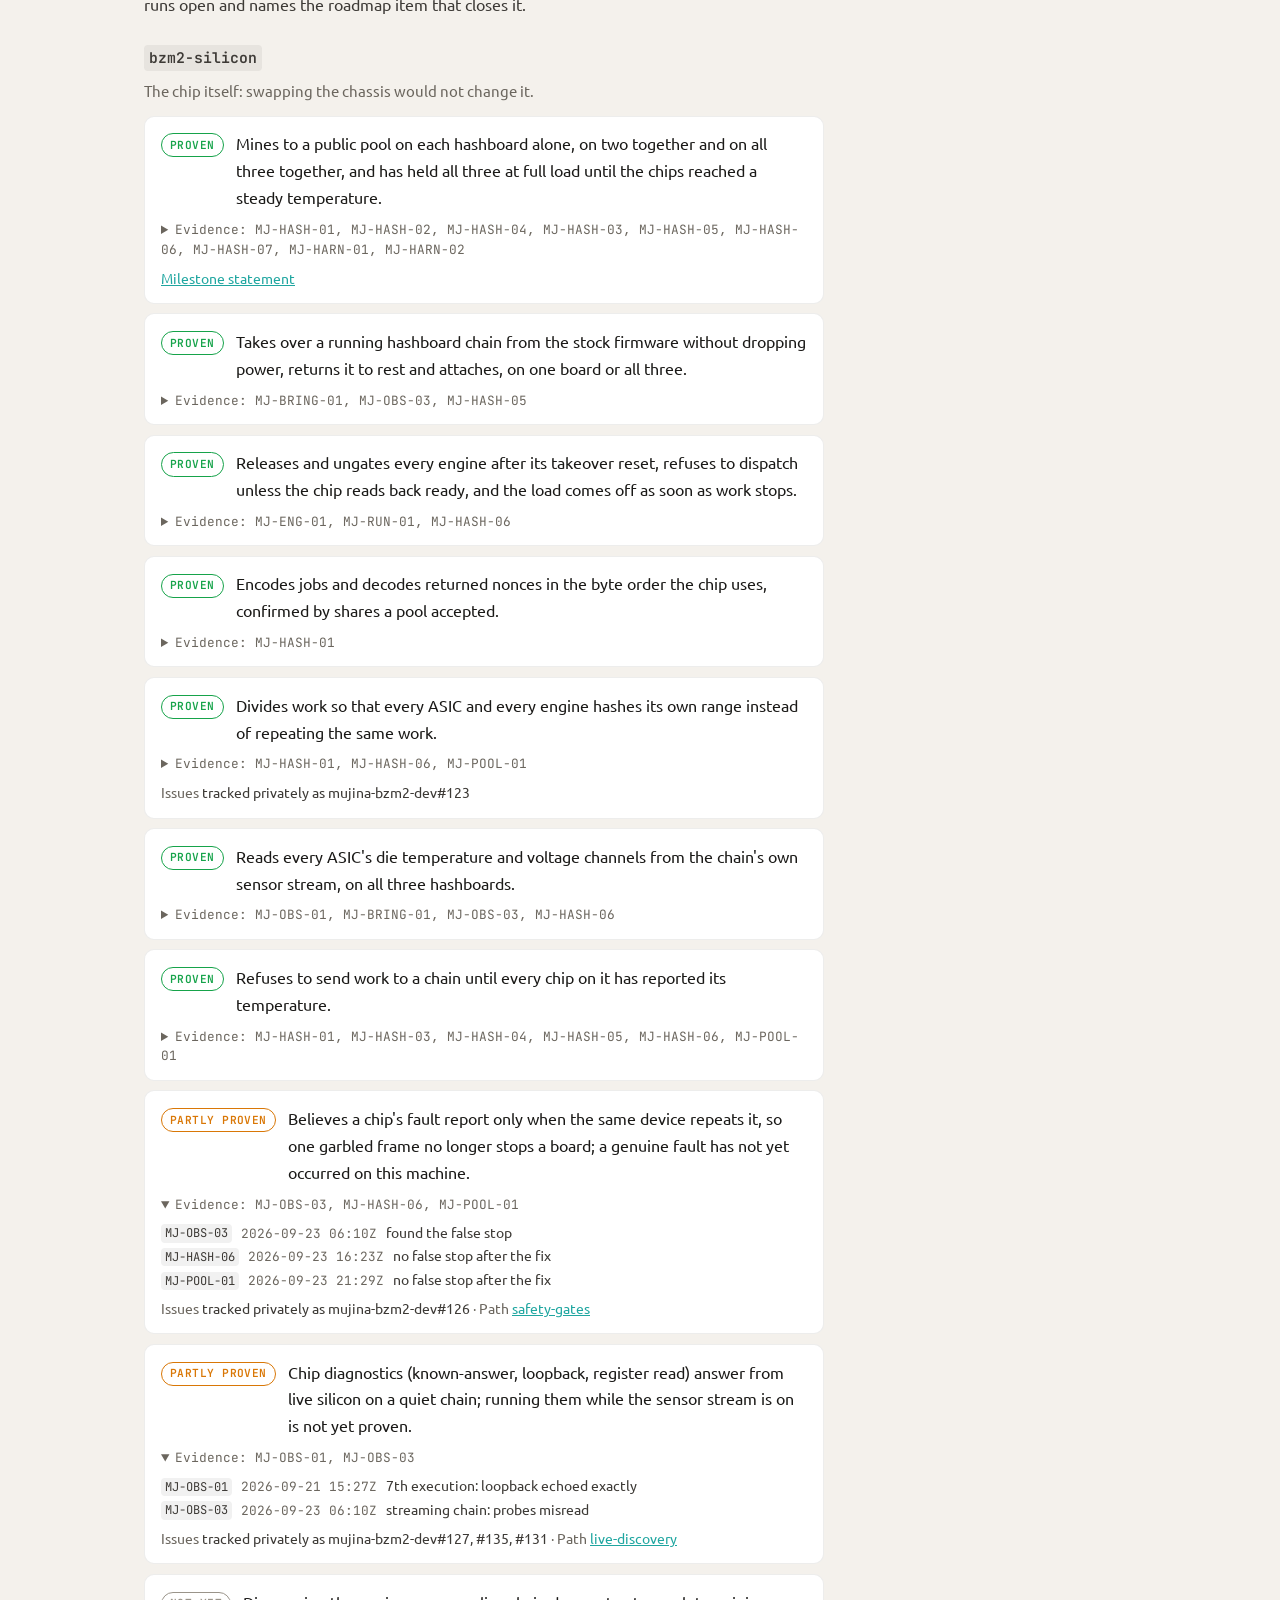
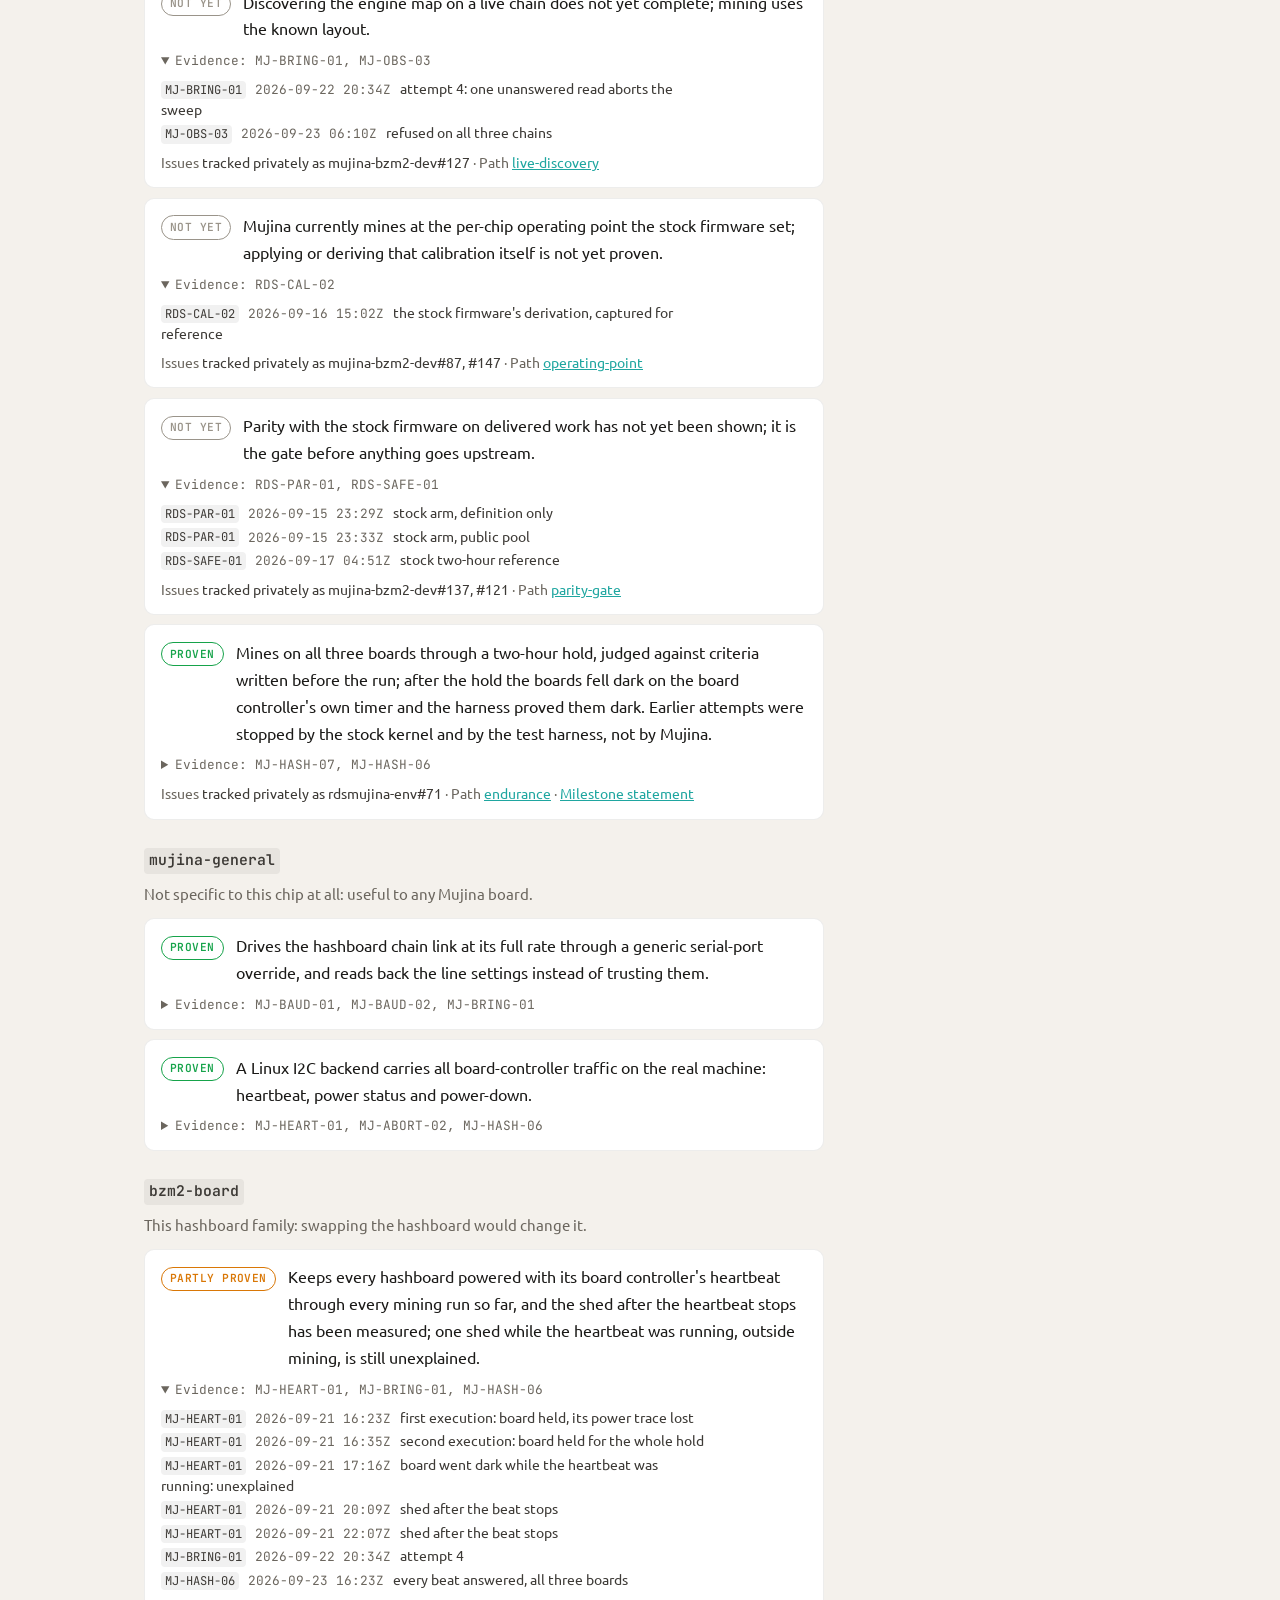
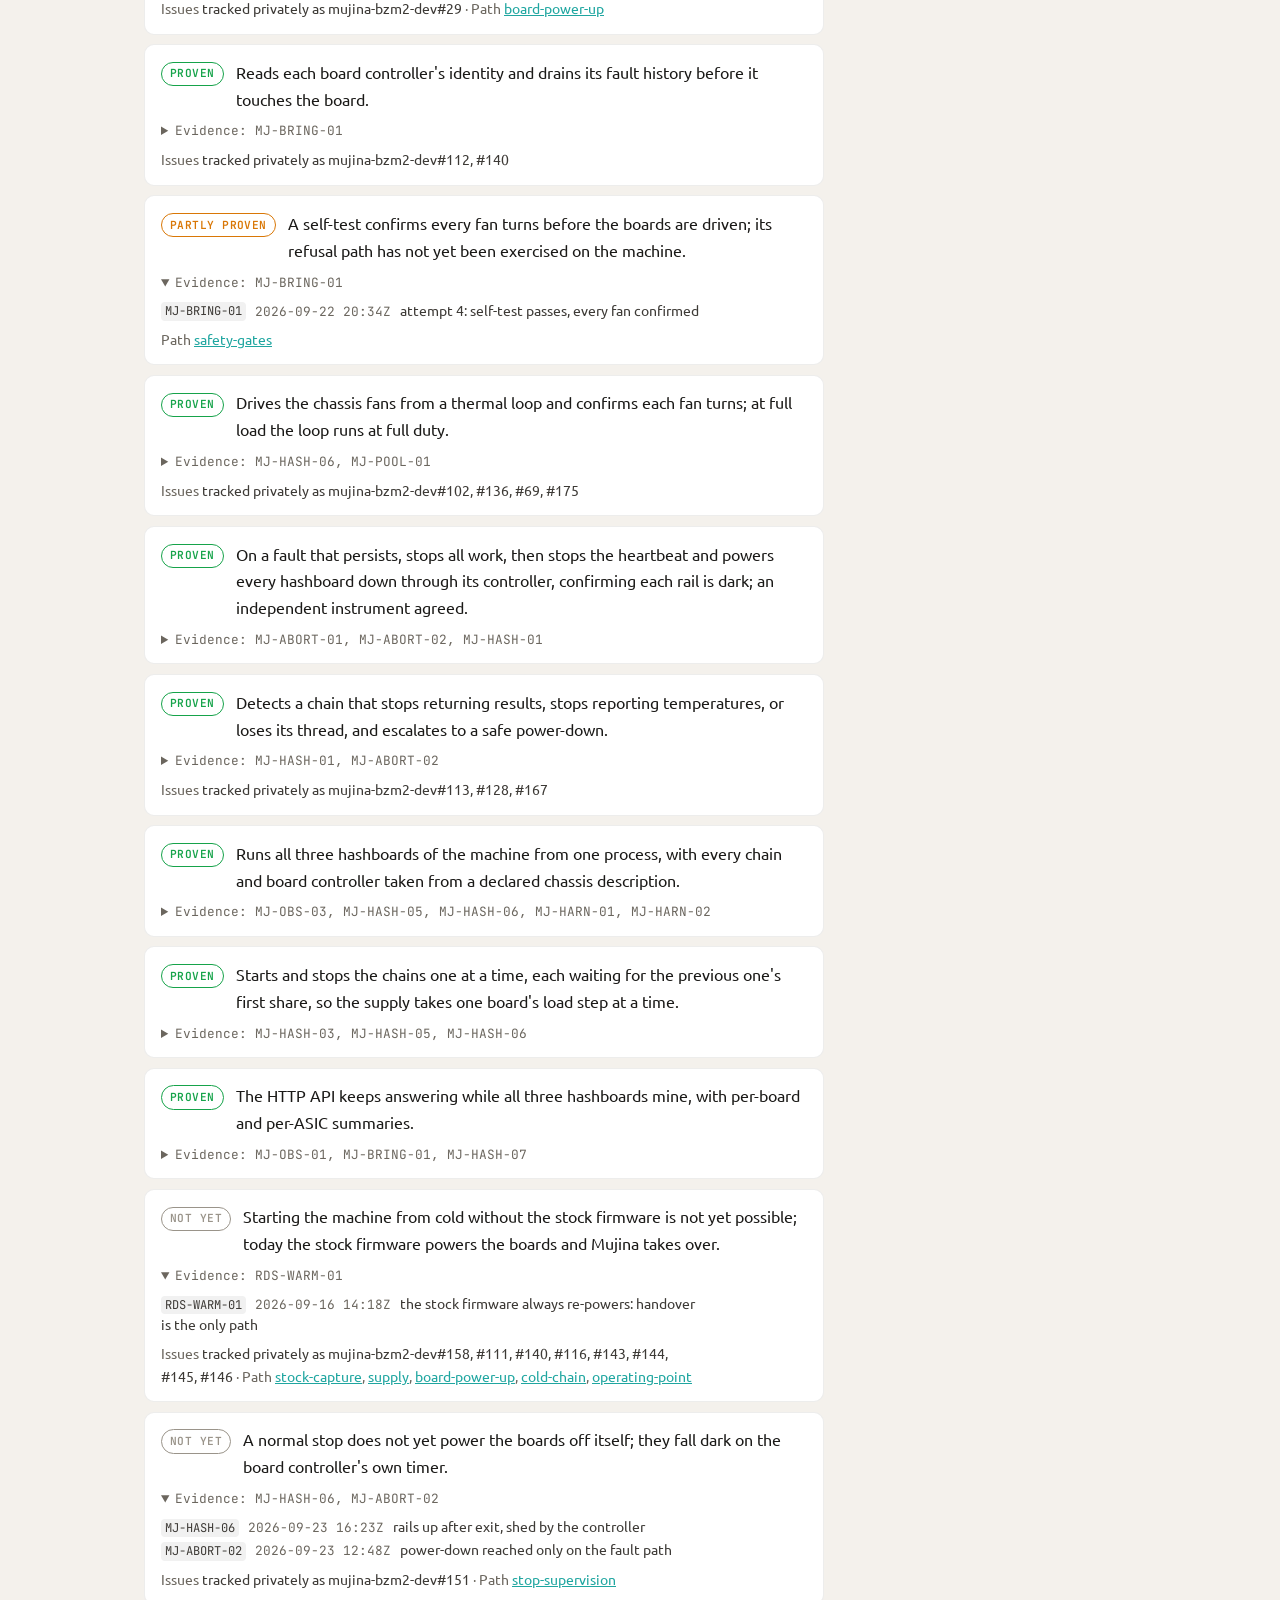
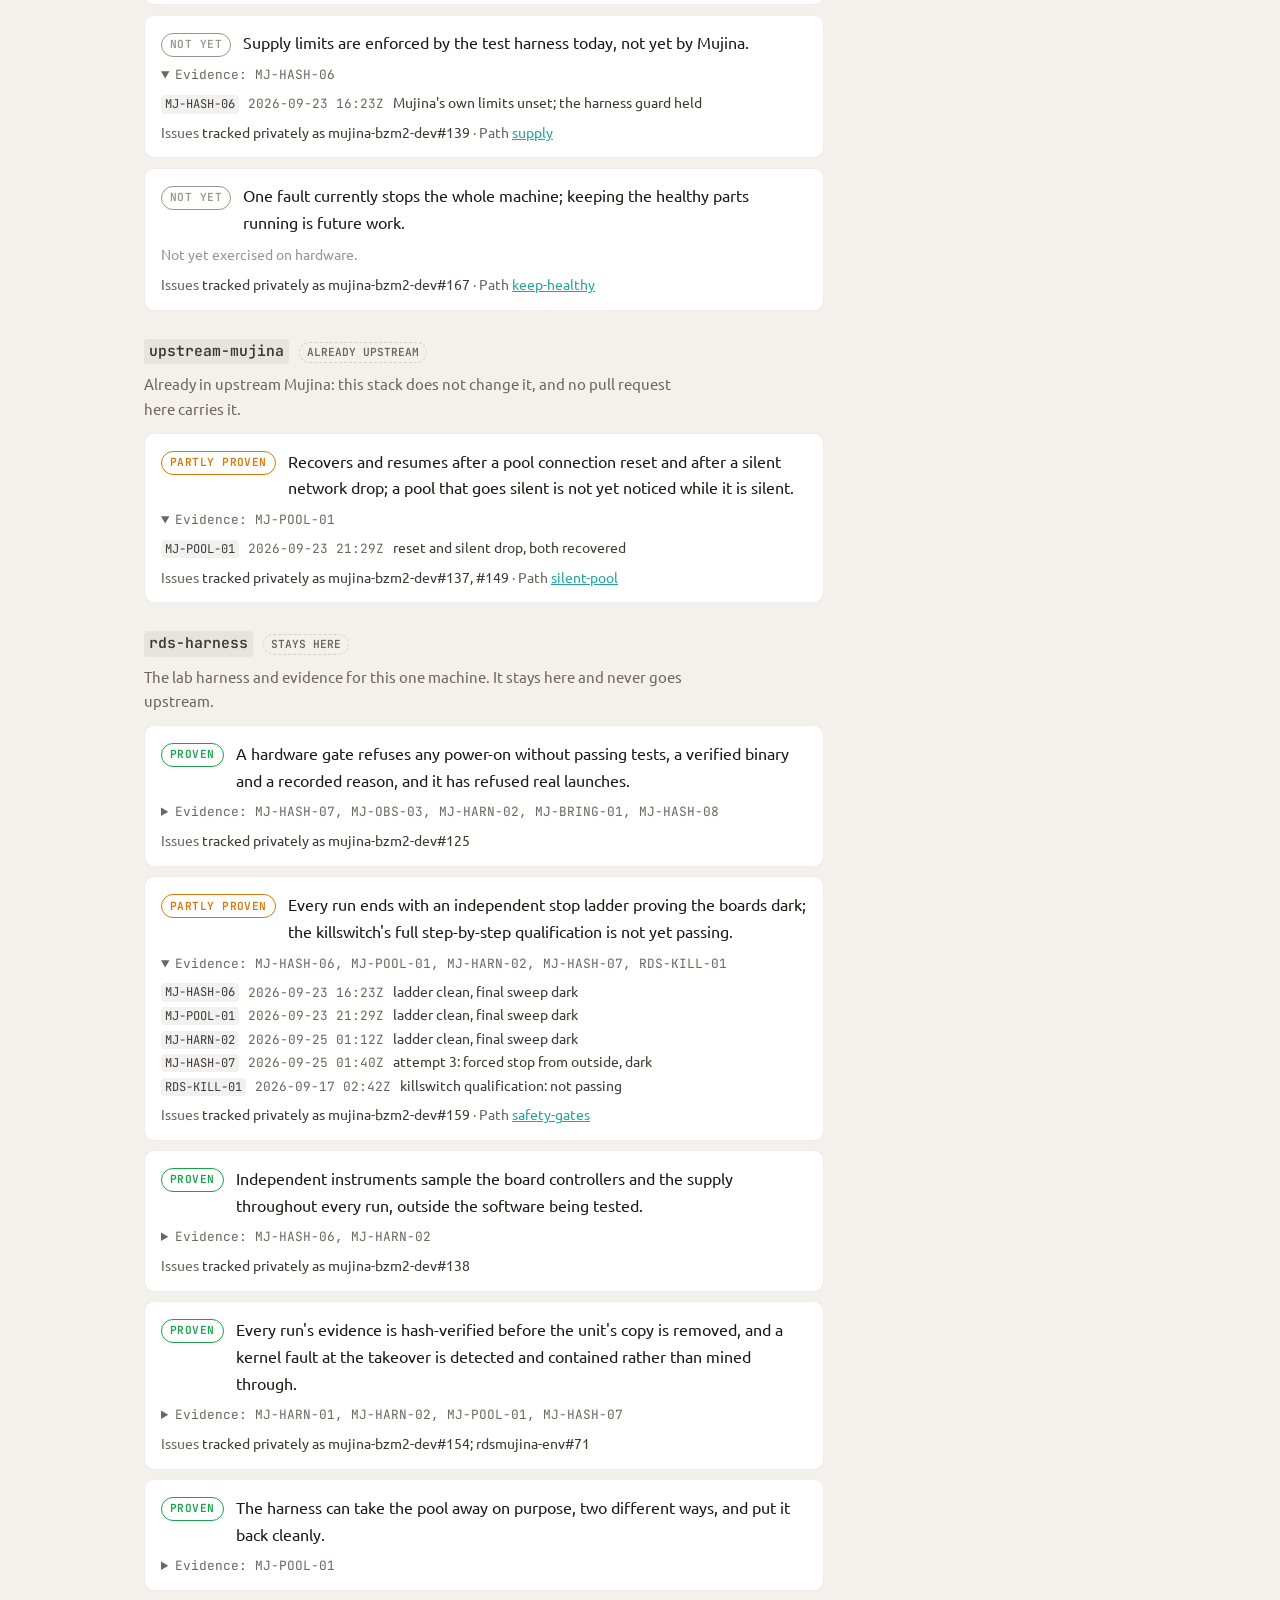
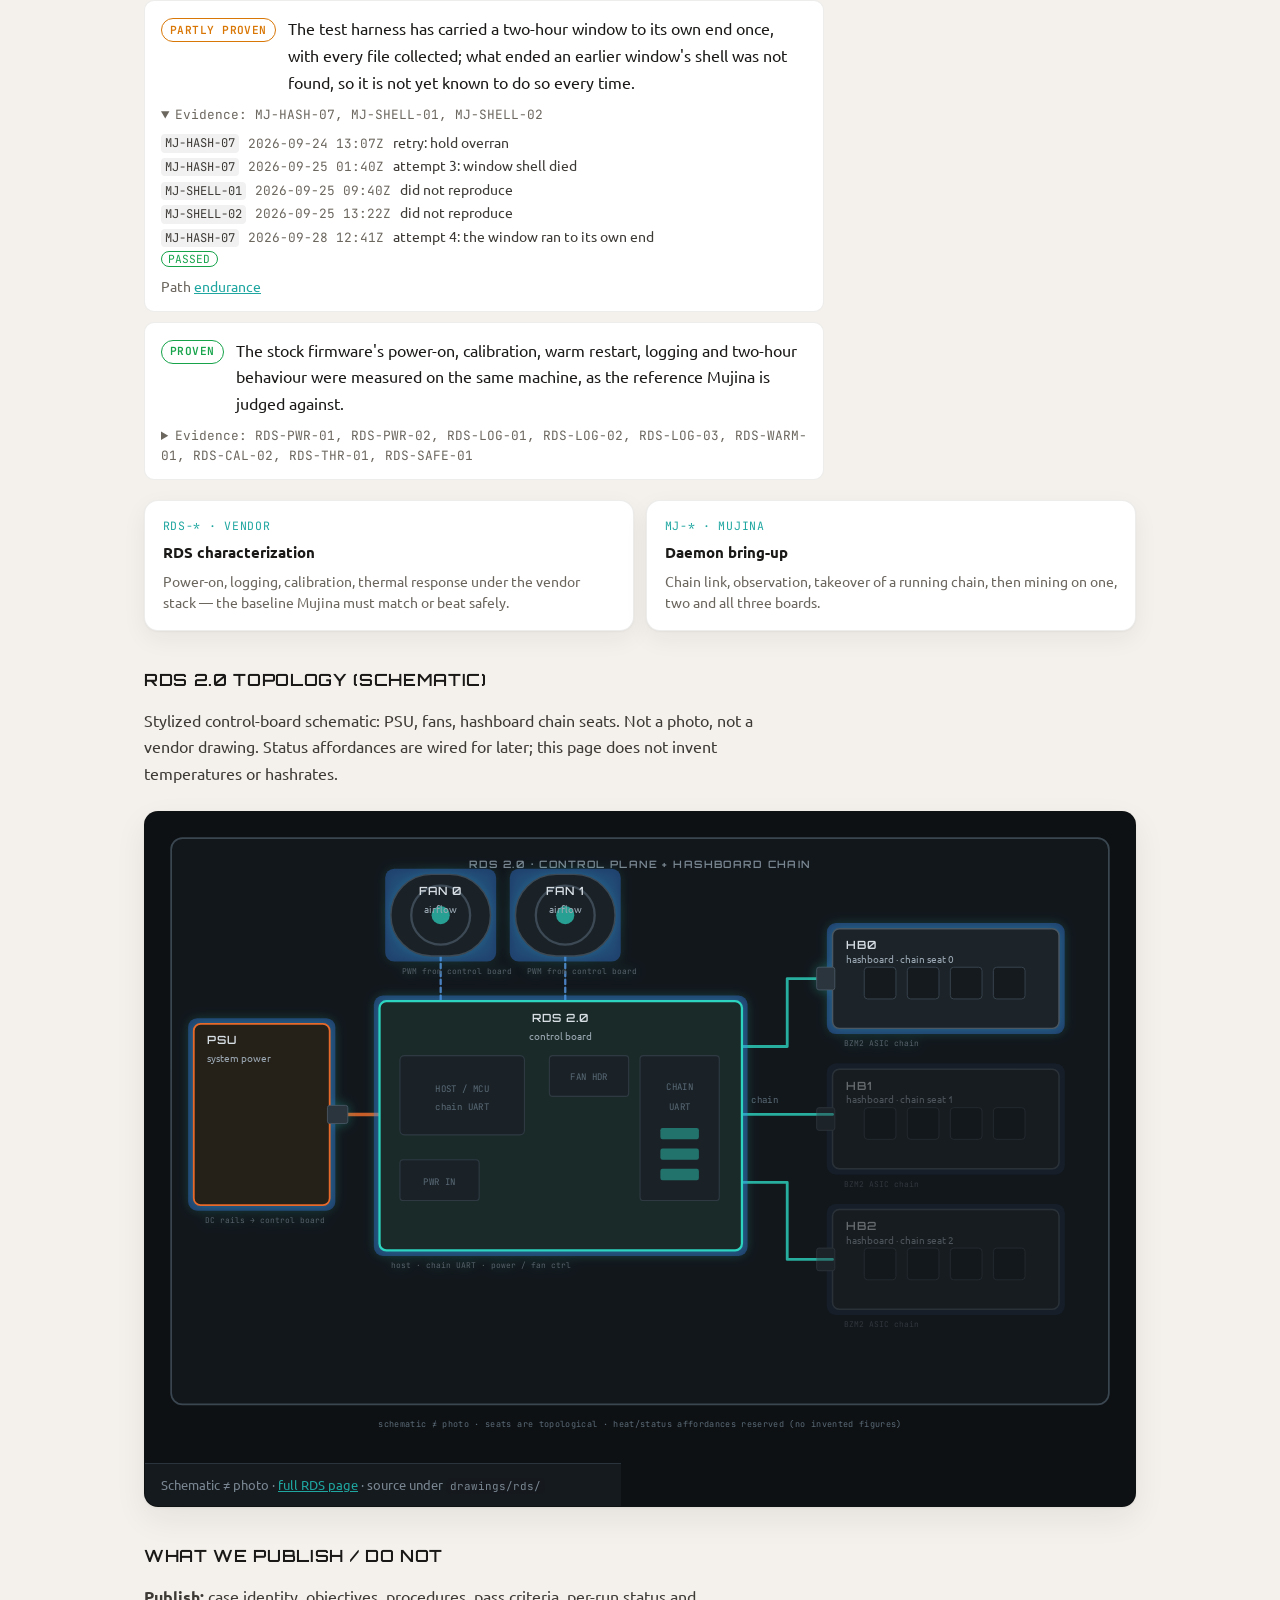
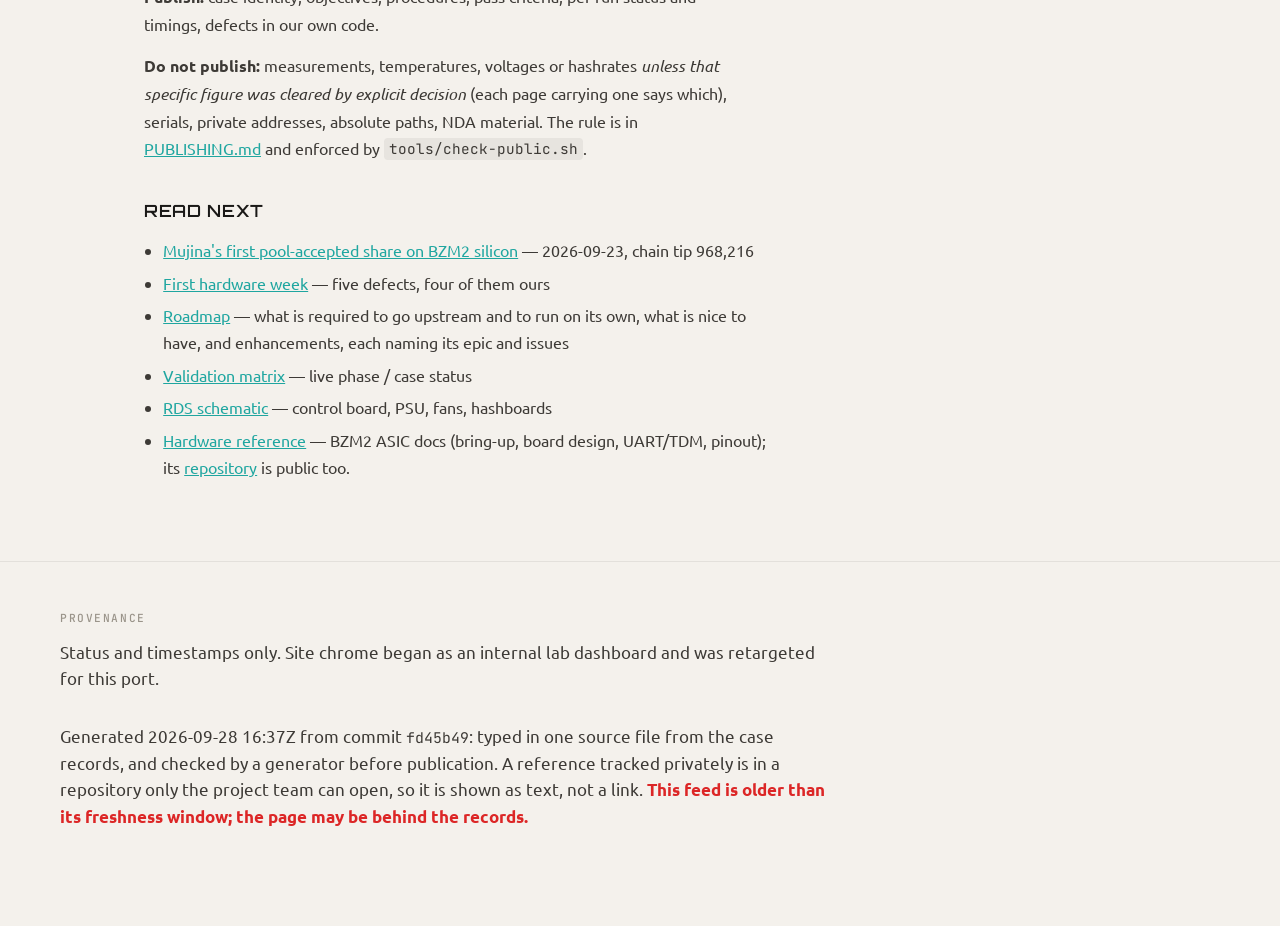
==== commit d6719bdb: "results: refresh test matrix 2026-09-28T16:37Z Regenerated from test artifacts. Status and timings o" ====
--- a/site/index.html
+++ b/site/index.html
@@ -27,6 +27,7 @@
       <div class="nav-links">
         <a href="./" class="active" aria-current="page">Story</a>
         <a href="milestones/">Milestones</a>
+        <a href="timeline/">Timeline</a>
         <a href="worklog/">Worklog</a>
         <a href="matrix/">Matrix</a>
         <a href="roadmap/">Roadmap</a>
